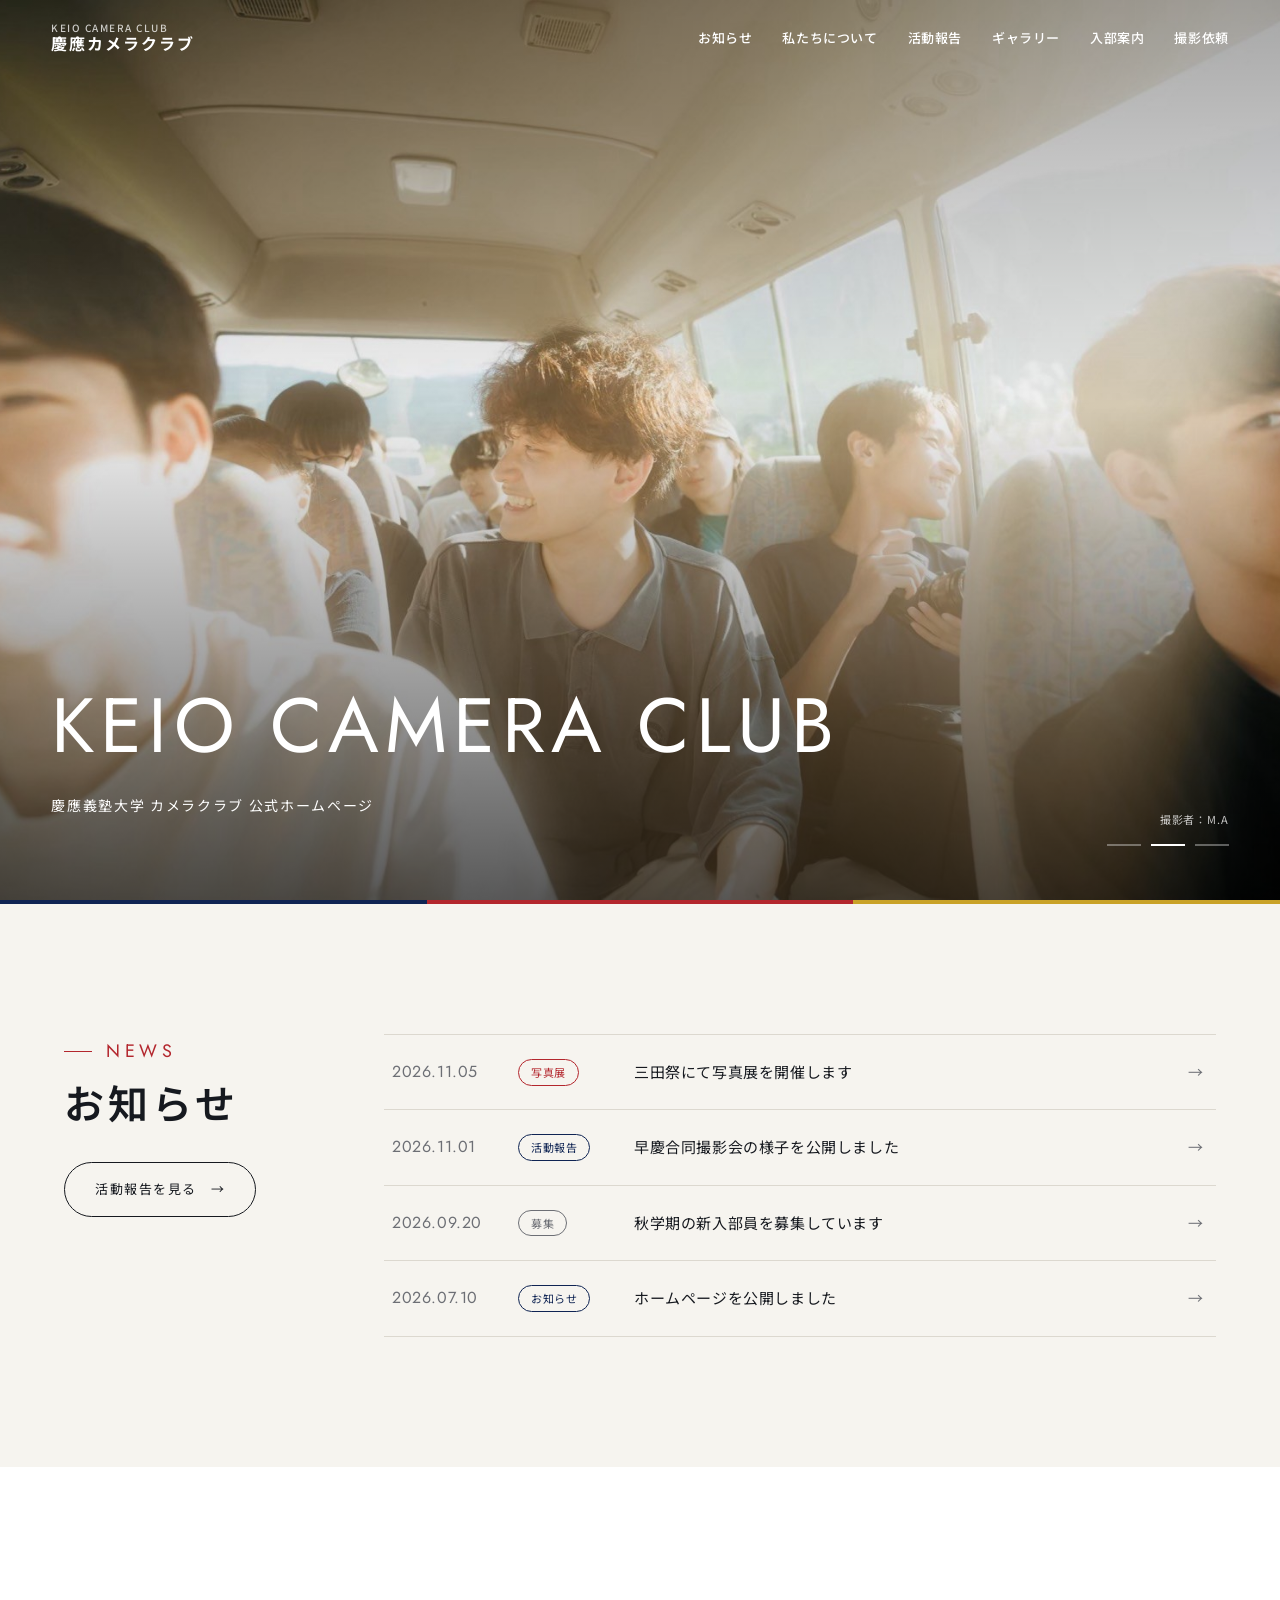
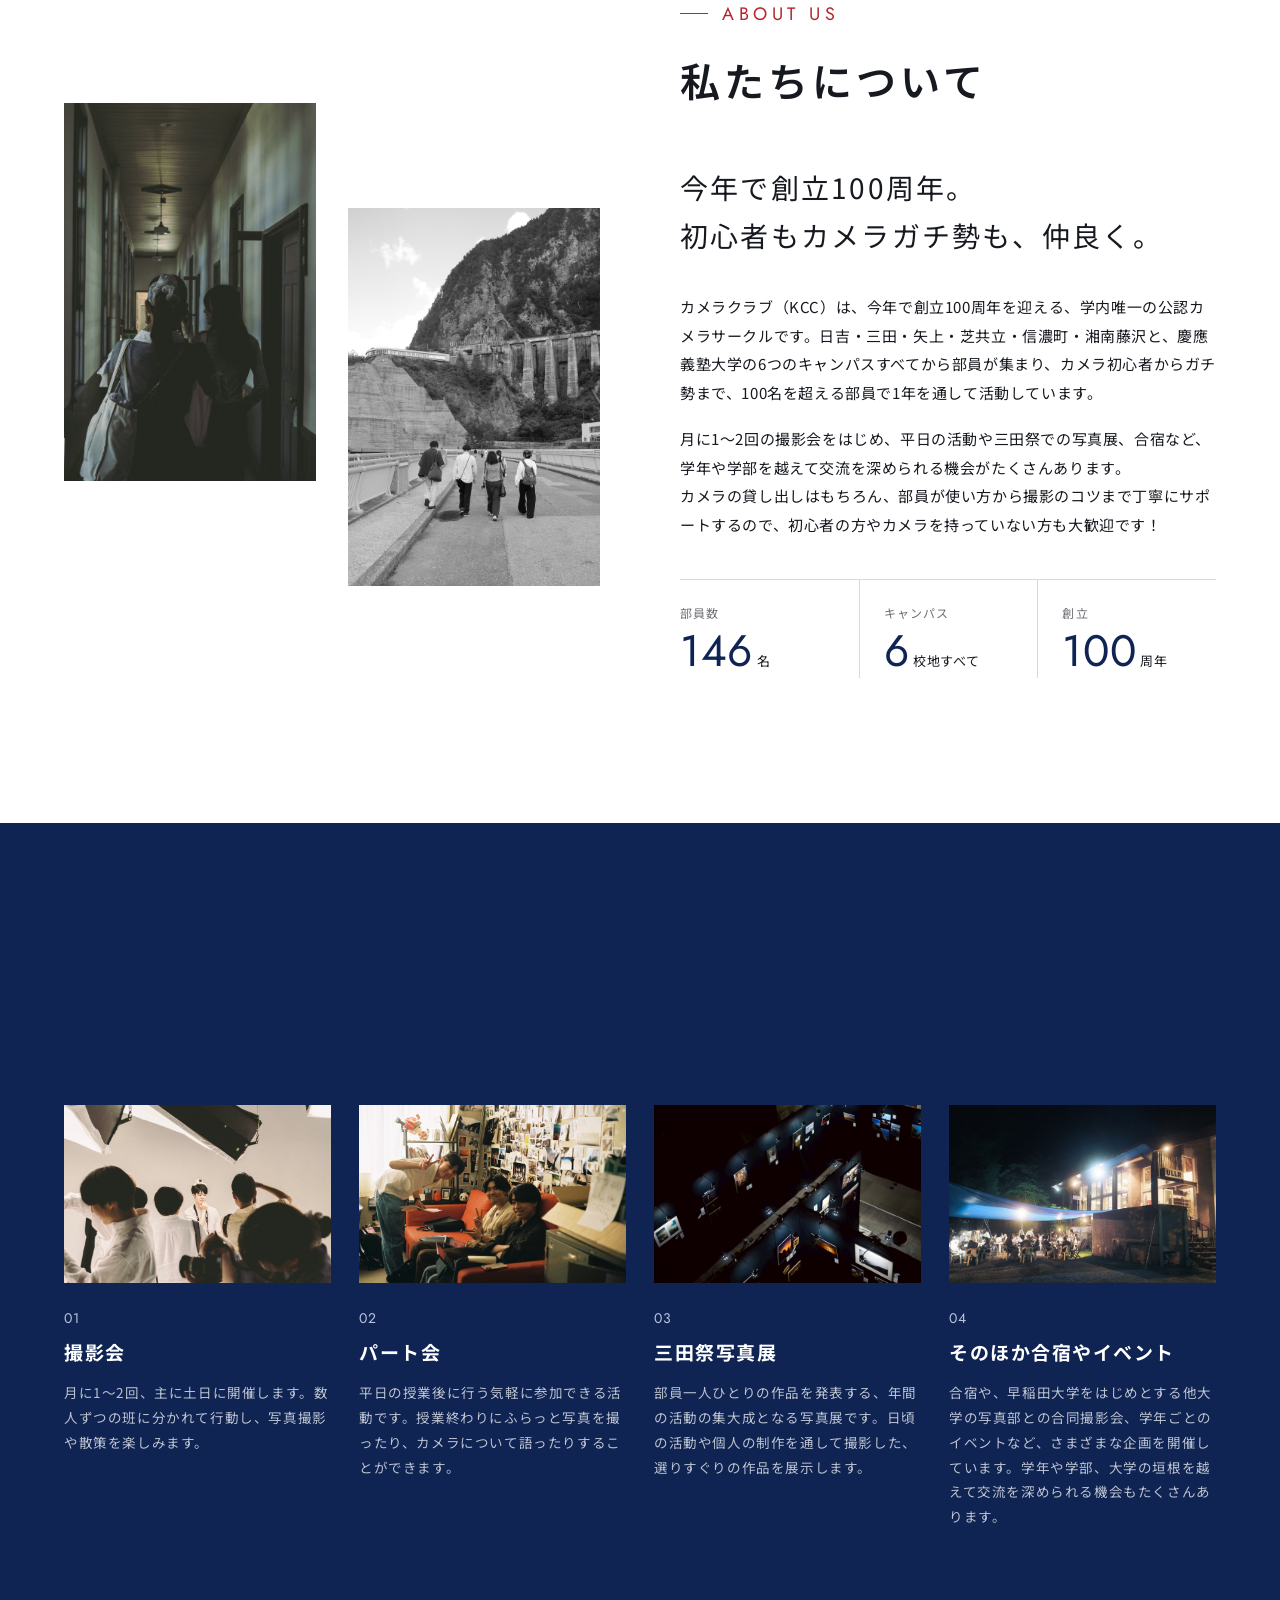
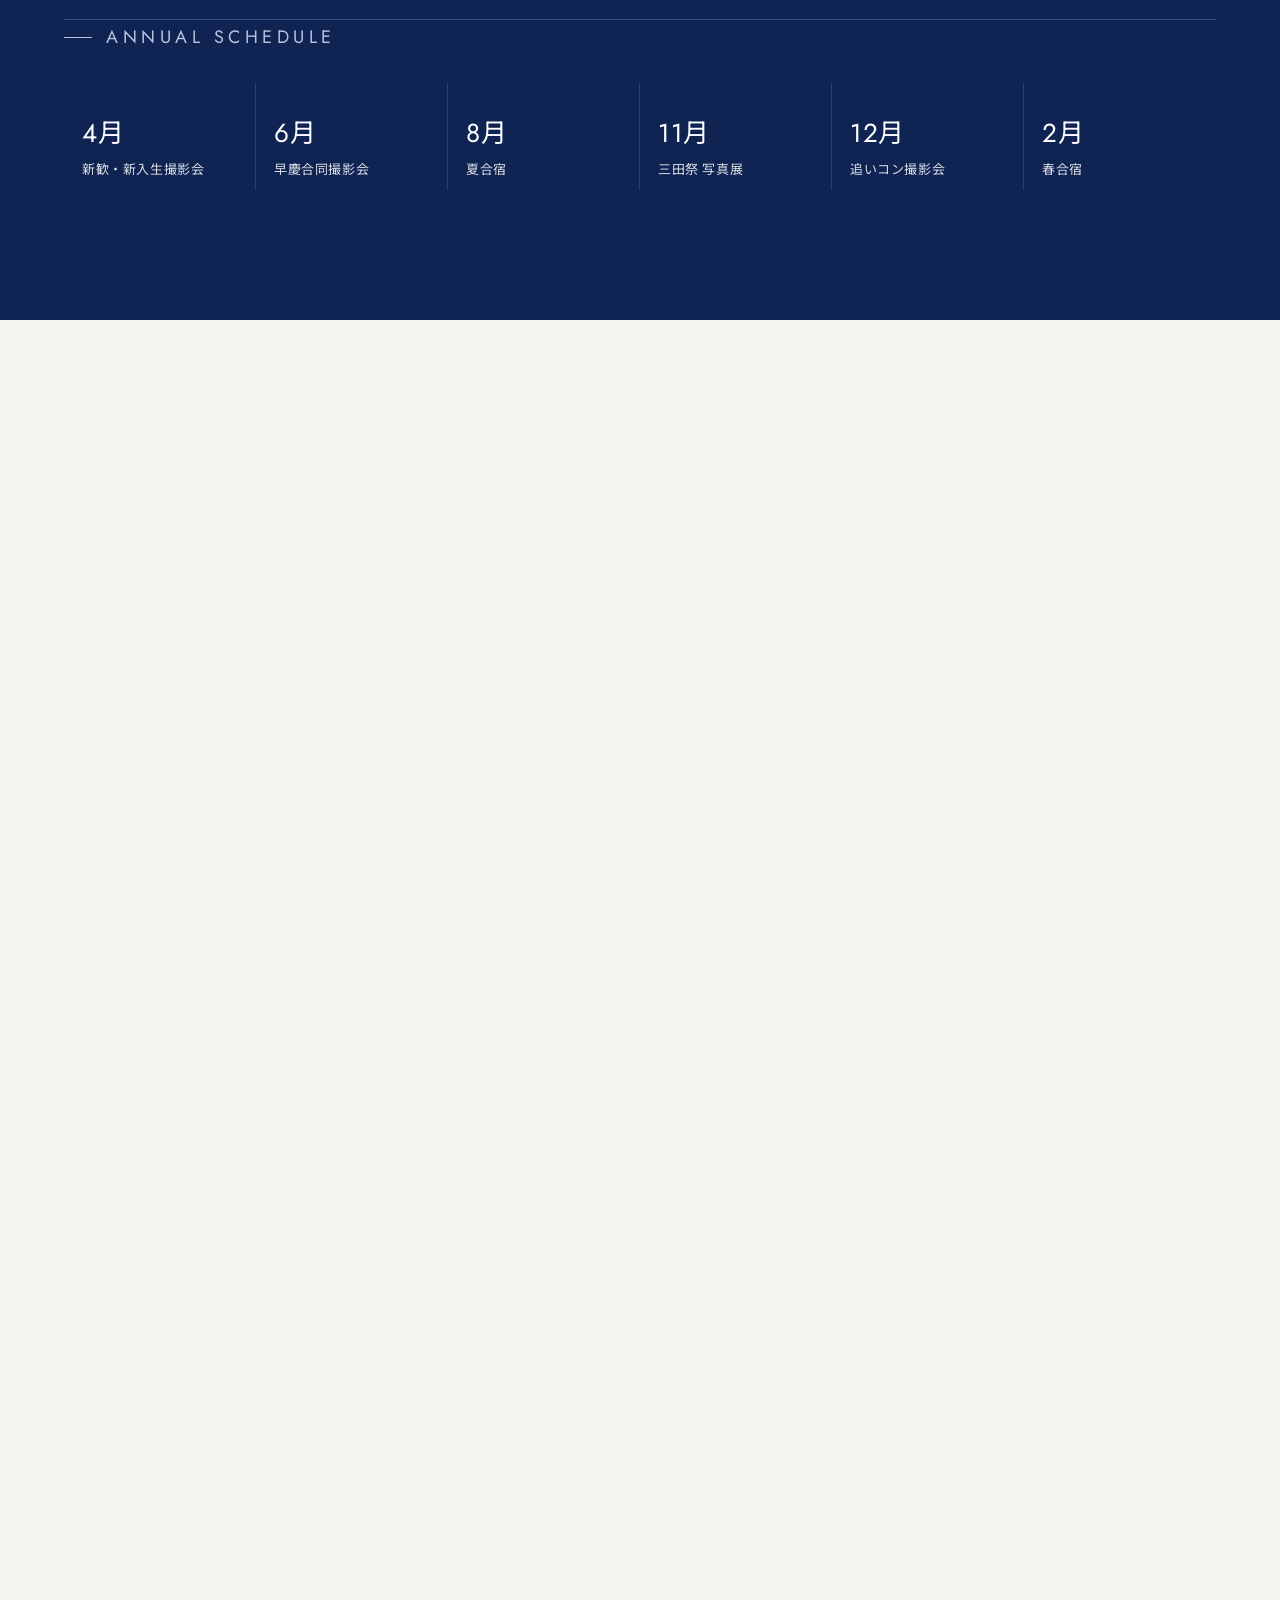
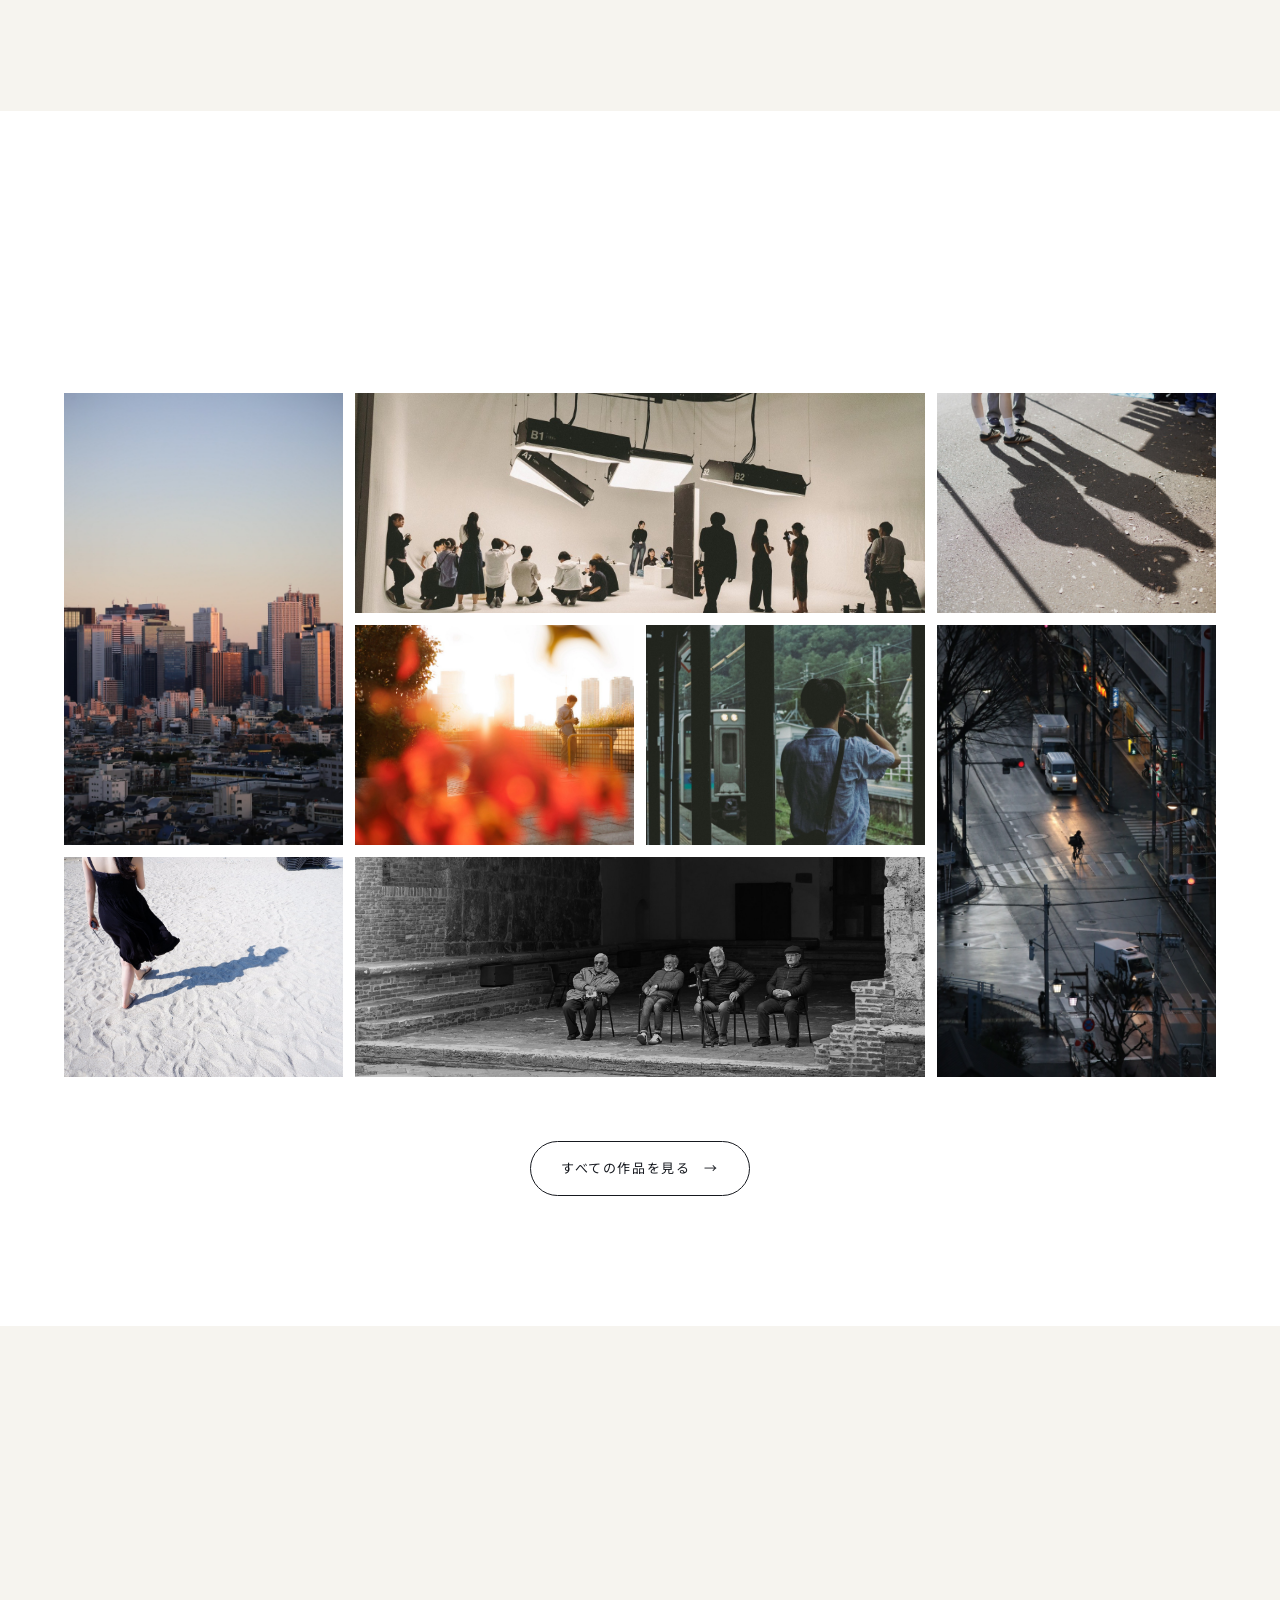
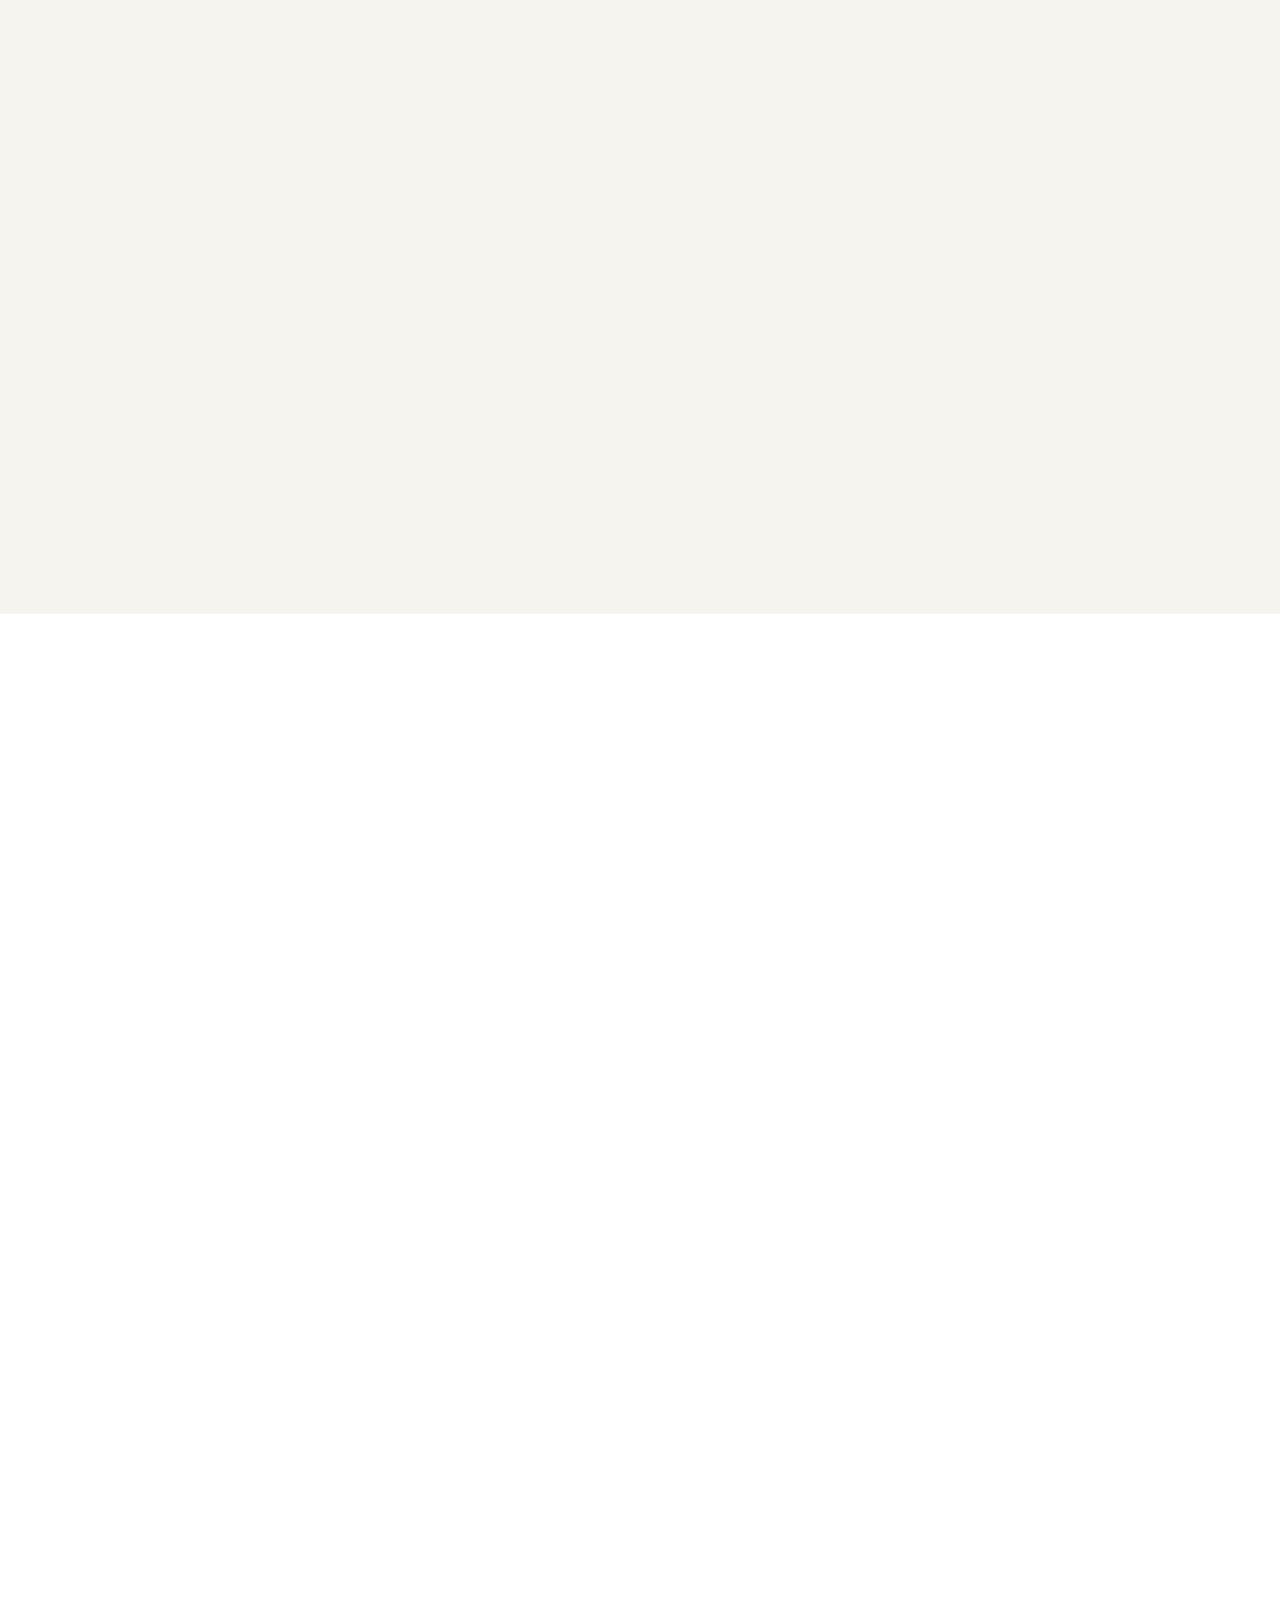
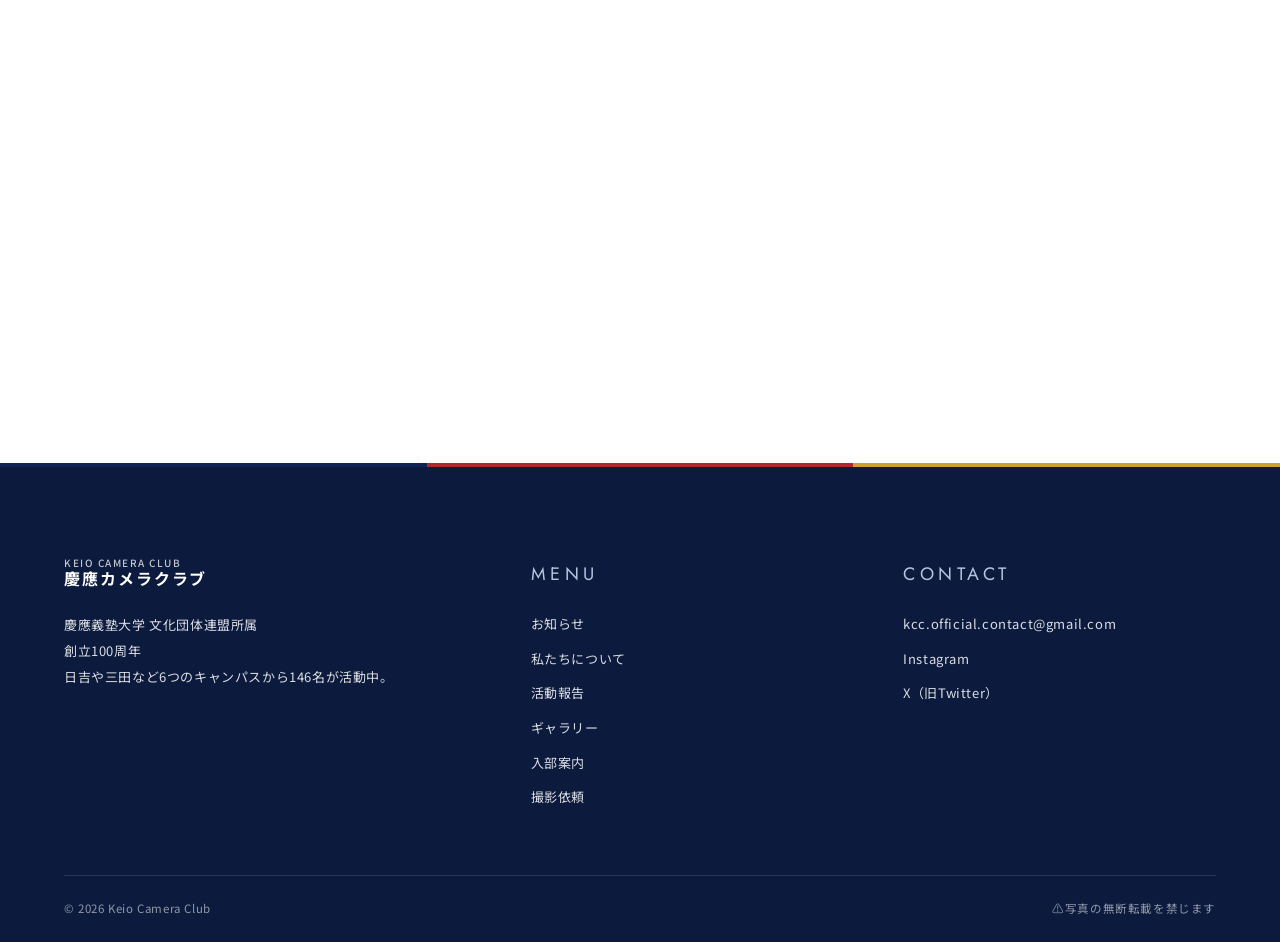
==== index.html @ 2d89e9b4 "syashinn" ====
<!DOCTYPE html>
<html lang="ja">
<head>
<meta charset="UTF-8">
<meta name="viewport" content="width=device-width, initial-scale=1.0">
<title>慶應義塾大学 カメラクラブ | Keio Camera Club</title>
<meta name="description" content="慶應義塾大学カメラクラブ（KCC）の公式ホームページ。活動報告、写真展のお知らせ、撮影依頼の受付など。">
<link rel="preconnect" href="https://fonts.googleapis.com">
<link rel="preconnect" href="https://fonts.gstatic.com" crossorigin>
<link href="https://fonts.googleapis.com/css2?family=Jost:wght@300;400;500&family=Noto+Sans+JP:wght@300;400;500;600;700;900&display=swap" rel="stylesheet">
<!-- ===== デザイン ===== -->
<link rel="stylesheet" href="style.css">
</head>
<body>

<!-- ===== ヘッダー ===== -->
<header class="header" id="header">
    <div class="header__inner">
        <a href="#top" class="logo">

            <span class="logo__text">
                <small>KEIO CAMERA CLUB</small>
                <strong>慶應カメラクラブ</strong>
            </span>
        </a>
        <nav class="nav" id="nav">
            <a href="#news">お知らせ</a>
            <a href="#about">私たちについて</a>
            <a href="#reports">活動報告</a>
            <a href="#gallery">ギャラリー</a>
            <a href="#join">入部案内</a>
            <a href="#request">撮影依頼</a>
        </nav>
        <button class="menu-btn" id="menuBtn" aria-label="メニュー"><span></span><span></span></button>
    </div>
</header>

<main id="top">

<!-- ===== トップ ===== -->
<section class="hero">
    <div class="hero__slides" id="slides">
        <div class="ph is-active" data-label="hero1.jpg" data-credit="撮影者：M.A"><img src="images/hero1.jpg" alt="" onerror="this.remove()"></div>
        <div class="ph" data-label="hero2.jpg" data-credit="撮影者：M.A"><img src="images/hero2.jpg" alt="" onerror="this.remove()"></div>
        <div class="ph" data-label="hero3.jpg" data-credit="撮影者：M.K"><img src="images/hero3.jpg" alt="" onerror="this.remove()"></div>
    </div>
    <div class="hero__content">
        <h1 class="hero__en"><span>Keio</span> <span>Camera Club</span></h1>
        <p class="hero__lead">慶應義塾大学 カメラクラブ 公式ホームページ</p>
    </div>
    <div class="hero__dots" id="dots"></div>
    <p class="hero__credit" id="heroCredit"></p>
</section>
<div class="tricolor"><i></i><i></i><i></i></div>

<!-- ===== お知らせ ===== -->
<section class="section" id="news">
    <div class="container news">
        <div class="reveal">
            <div class="heading">
                <p class="heading__en">News</p>
                <h2 class="heading__ja">お知らせ</h2>
            </div>
            <a href="#reports" class="btn news__more">活動報告を見る</a>
        </div>
        <ul class="news__list reveal">
            <li><a href="news/20261101.html"><time>2026.11.05</time><span class="tag tag--red">写真展</span><span>三田祭にて写真展を開催します</span></a></li>
            <li><a href="news/20261103.html"><time>2026.11.01</time><span class="tag">活動報告</span><span>早慶合同撮影会の様子を公開しました</span></a></li>
            <li><a href="news/20260920.html"><time>2026.09.20</time><span class="tag tag--gold">募集</span><span>秋学期の新入部員を募集しています</span></a></li>
            <li><a href="news/20260710.html"><time>2026.07.10</time><span class="tag">お知らせ</span><span>ホームページを公開しました</span></a></li>
        </ul>
    </div>
</section>

<!-- ===== 私たちについて ===== -->
<section class="section section--white" id="about">
    <div class="container about">
        <div class="about__photos reveal">
            <div class="ph" data-label="about1.jpg" data-credit="撮影者：Y.Y"><img src="images/about1.jpg" alt="" onerror="this.remove()"></div>
            <div class="ph" data-label="about2.jpg" data-credit="撮影者：Y.K"><img src="images/about2.jpg" alt="" onerror="this.remove()"></div>
        </div>
        <div class="about__text reveal">
            <div class="heading">
                <p class="heading__en">About us</p>
                <h2 class="heading__ja">私たちについて</h2>
            </div>
            <p class="about__catch">今年で創立100周年。<br>初心者もカメラガチ勢も、仲良く。</p>
            <p>
                カメラクラブ（KCC）は、今年で創立100周年を迎える、学内唯一の公認カメラサークルです。日吉・三田・矢上・芝共立・信濃町・湘南藤沢と、慶應義塾大学の6つのキャンパスすべてから部員が集まり、カメラ初心者からガチ勢まで、100名を超える部員で1年を通して活動しています。
            </p>
            <p>
                月に1〜2回の撮影会をはじめ、平日の活動や三田祭での写真展、合宿など、学年や学部を越えて交流を深められる機会がたくさんあります。<br>カメラの貸し出しはもちろん、部員が使い方から撮影のコツまで丁寧にサポートするので、初心者の方やカメラを持っていない方も大歓迎です！
            </p>
            <dl class="stats">
                <div><dt>部員数</dt><dd>146<small>名</small></dd></div>
                <div><dt>キャンパス</dt><dd>6<small>校地すべて</small></dd></div>
                <div><dt>創立</dt><dd>100<small>周年</small></dd></div>
            </dl>
        </div>
    </div>
</section>

<!-- ===== 活動内容・年間スケジュール ===== -->
<section class="section section--navy" id="activities">
    <div class="container">
        <div class="heading heading--center reveal">
            <p class="heading__en">Activities</p>
            <h2 class="heading__ja">活動内容</h2>
        </div>
        <div class="activities">
            <article class="card reveal">
                <div class="ph" data-label="act1.jpg" data-credit="撮影者：Y.Y"><img src="images/act1.jpg" alt="" onerror="this.remove()"></div>
                <span class="card__num">01</span>
                <h3>撮影会</h3>
                <p>月に1〜2回、主に土日に開催します。数人ずつの班に分かれて行動し、写真撮影や散策を楽しみます。</p>
            </article>
            <article class="card reveal">
                <div class="ph" data-label="act2.jpg" data-credit="撮影者：S.A"><img src="images/act2.jpg" alt="" onerror="this.remove()"></div>
                <span class="card__num">02</span>
                <h3>パート会</h3>
                <p>平日の授業後に行う気軽に参加できる活動です。授業終わりにふらっと写真を撮ったり、カメラについて語ったりすることができます。</p>
            </article>
            <article class="card reveal">
                <div class="ph" data-label="act3.jpg" data-credit="撮影者：T.M"><img src="images/act3.jpg" alt="" onerror="this.remove()"></div>
                <span class="card__num">03</span>
                <h3>三田祭写真展</h3>
                <p>部員一人ひとりの作品を発表する、年間の活動の集大成となる写真展です。日頃の活動や個人の制作を通して撮影した、選りすぐりの作品を展示します。</p>
            </article>
            <article class="card reveal">
                <div class="ph" data-label="act4.jpg" data-credit="撮影者：M.A"><img src="images/act4.jpg" alt="" onerror="this.remove()"></div>
                <span class="card__num">04</span>
                <h3>そのほか合宿やイベント</h3>
                <p>合宿や、早稲田大学をはじめとする他大学の写真部との合同撮影会、学年ごとのイベントなど、さまざまな企画を開催しています。学年や学部、大学の垣根を越えて交流を深められる機会もたくさんあります。</p>
            </article>
        </div>

        <div class="schedule reveal">
            <h3 class="schedule__title heading__en">Annual schedule</h3>
            <div><b>4月</b><span>新歓・新入生撮影会</span></div>
            <div><b>6月</b><span>早慶合同撮影会</span></div>
            <div><b>8月</b><span>夏合宿</span></div>
            <div><b>11月</b><span>三田祭 写真展</span></div>
            <div><b>12月</b><span>追いコン撮影会</span></div>
            <div><b>2月</b><span>春合宿</span></div>
        </div>
    </div>
</section>

<!-- ===== 活動報告 ===== -->
<section class="section" id="reports">
    <div class="container">
        <div class="reports__head reveal">
            <div class="heading">
                <p class="heading__en">Reports</p>
                <h2 class="heading__ja">活動報告</h2>
            </div>
            <div class="reports__filter" id="reportFilter">
                <button class="is-active" data-filter="all">すべて</button>
                <button data-filter="撮影会">撮影会</button>
                <button data-filter="写真展">写真展</button>
                <button data-filter="合宿">合宿</button>
                <button data-filter="その他">その他</button>
            </div>
        </div>

        <div class="reports" id="reportsList"></div>
        <p class="reports__empty" id="reportsEmpty" hidden>Nothing</p>
        <div class="reports__more reveal">
            <button class="btn" id="archiveOpen">これまでの活動をすべて見る</button>
        </div>
    </div>
</section>

<!-- ===== これまでの活動 ===== -->
<div class="archive" id="archive" aria-hidden="true">
    <div class="archive__bar">
        <button class="archive__back" id="archiveClose">← トップに戻る</button>
        <span class="heading__en" style="margin:0">Archive</span>
    </div>
    <div class="container archive__inner">
        <div class="reports__head">
            <div class="heading" style="margin:0">
                <p class="heading__en">Reports</p>
                <h2 class="heading__ja">これまでの活動</h2>
            </div>
            <div class="reports__filter" id="archiveFilter"></div>
        </div>
        <div class="reports is-filtered" id="archiveList"></div>
        <p class="reports__empty" id="archiveEmpty" hidden>Nothing</p>
    </div>
</div>

<!-- ===== すべての作品 ===== -->
<div class="archive" id="works" aria-hidden="true">
    <div class="archive__bar">
        <button class="archive__back" id="worksClose">← トップに戻る</button>
        <span class="heading__en" style="margin:0">Gallery</span>
    </div>
    <div class="container archive__inner">
        <div class="heading heading--center">
            <p class="heading__en">Gallery</p>
            <h2 class="heading__ja">すべての作品</h2>
        </div>
        <div class="works" id="worksList"></div>
        <p class="gallery__note">もっと見たい方は <a href="https://www.instagram.com/keio.camera.club/" target="_blank" rel="noopener" style="text-decoration:underline">Instagram</a> へ</p>
    </div>
</div>

<!-- ===== 活動報告の記事を開いたときの画面 ===== -->
<div class="modal" id="modal">
    <div class="modal__inner">
        <button class="modal__close" id="modalClose" aria-label="閉じる">×</button>
        <div id="modalBody"></div>
    </div>
</div>

<!-- ===== 部員の作品 ===== -->
<section class="section section--white" id="gallery">
    <div class="container">
        <div class="heading heading--center reveal">
            <p class="heading__en">Gallery</p>
            <h2 class="heading__ja">部員の作品</h2>
        </div>
        <div class="gallery reveal" id="galleryGrid">
            <figure class="tall"><div class="ph" data-label="g1.jpg"><img src="images/g1.jpg" alt="" onerror="this.remove()"></div><figcaption>撮影者:M.O</figcaption></figure>
            <figure class="wide"><div class="ph" data-label="g2.jpg"><img src="images/g2.jpg" alt="" onerror="this.remove()"></div><figcaption>撮影者:Y.Y</figcaption></figure>
            <figure><div class="ph" data-label="g3.jpg"><img src="images/g3.jpg" alt="" onerror="this.remove()"></div><figcaption>撮影者：H.K</figcaption></figure>
            <figure><div class="ph" data-label="g4.jpg"><img src="images/g4.jpg" alt="" onerror="this.remove()"></div><figcaption>撮影者：M.A</figcaption></figure>
            <figure><div class="ph" data-label="g5.jpg"><img src="images/g5.jpg" alt="" onerror="this.remove()"></div><figcaption>撮影者:Y.Y</figcaption></figure>
            <figure class="tall"><div class="ph" data-label="g6.jpg"><img src="images/g6.jpg" alt="" onerror="this.remove()"></div><figcaption>撮影者：M.O</figcaption></figure>
            <figure><div class="ph" data-label="g8.jpg"><img src="images/g8.jpg" alt="" onerror="this.remove()"></div><figcaption>撮影者:H.F</figcaption></figure>
            <figure class="wide"><div class="ph" data-label="g7.jpg"><img src="images/g7.jpg" alt="" onerror="this.remove()" style="object-position: center 80%"></div><figcaption>撮影者：H.K</figcaption></figure>
        </div>
        <div class="reports__more reveal">
            <button class="btn" id="worksOpen">すべての作品を見る</button>
        </div>
    </div>
</section>

<!-- ===== ギャラリーの写真を拡大したときの画面 ===== -->
<div class="lightbox" id="lightbox">
    <button class="lightbox__close" id="lbClose" aria-label="閉じる">×</button>
    <button class="lightbox__prev" id="lbPrev" aria-label="前へ">←</button>
    <div id="lbImg"></div>
    <p id="lbCap"></p>
    <button class="lightbox__next" id="lbNext" aria-label="次へ">→</button>
</div>

<!-- ===== 入部案内・Q&A ===== -->
<section class="section" id="join">
    <div class="container join">
        <div class="reveal">
            <div class="heading">
                <p class="heading__en">Join us</p>
                <h2 class="heading__ja">入部案内</h2>
            </div>
            <dl class="join__info">
                <div><dt>対象</dt><dd>慶應義塾大学の塾生（学年・学部・キャンパス不問）</dd></div>
                <div><dt>活動日</dt><dd>撮影会：月1〜2回（土日）<br>パート会：平日の放課後</dd></div>
                <div><dt>活動場所</dt><dd>日吉キャンパス、三田キャンパス etc.</dd></div>
                <div><dt>部費</dt><dd>8000円／年　,　5500円／半期</dd></div>
                <div><dt>部員数</dt><dd>146名</dd></div>
                <div><dt>男女比</dt><dd>男子 6：女子 4</dd></div>
            </dl>
            <a href="https://www.instagram.com/keio.camera.club/" target="_blank" rel="noopener" class="btn">InstagramのDMで問い合わせる</a>
        </div>

        <div class="faq reveal">
            <h3>Q &amp; A</h3>
            <details>
                <summary>カメラを持っていなくても大丈夫ですか？</summary>
                <p>大丈夫です！カメラの貸し出しを行っているので、持っていない人でも楽しめます。スマートフォンのカメラでの参加も大歓迎です。カメラ選びの相談にも乗ります。</p>
            </details>
            <details>
                <summary>写真の経験がまったくありません。</summary>
                <p>初心者からカメラガチ勢まで、みんな仲良く活動しています。カメラの使い方から教え合います。</p>
            </details>
            <details>
                <summary>日吉以外のキャンパスでも入れますか？</summary>
                <p>入れます。日吉・三田・矢上・芝共立・信濃町・湘南藤沢の6キャンパスすべてから部員が集まっています。</p>
            </details>
            <details>
                <summary>他のサークルとの兼サーはできますか？</summary>
                <p>できます。兼サーしている部員もたくさんいます。</p>
            </details>
            <details>
                <summary>途中からの入サーはできますか？</summary>
                <p>いつでも大歓迎です！！お気軽にご連絡ください。</p>
            </details>
            <details>
                <summary>見学はできますか？</summary>
                <p>InstagramのDMかメールでご連絡ください！その時に見学できる活動をお知らせいたします。</p>
            </details>
        </div>
    </div>
</section>

<!-- ===== 撮影のご依頼 ===== -->
<section class="section section--white" id="request">
    <div class="container">
        <div class="request__intro">
            <div class="reveal">
                <div class="heading">
                    <p class="heading__en">Photo request</p>
                    <h2 class="heading__ja">撮影のご依頼</h2>
                </div>
                <p class="request__lead">
                    学内イベントやサークル活動、<br>
                    大切な記念の一枚を、<br>
                    カメラクラブの部員が撮影します。
                </p>
            </div>
            <ul class="request__types reveal">
                <li><b>イベント撮影</b><span>学園祭・公演・試合・式典など</span></li>
                <li><b>団体写真・宣材</b><span>サークルや団体のパンフレット・SNS用写真</span></li>
                <li><b>ポートレート</b><span>プロフィール写真・卒業記念など</span></li>
                <li><b>その他</b><span>内容に応じてご相談ください</span></li>
            </ul>
        </div>

        <ol class="flow reveal">
            <li><b>お問い合わせ</b><span>下のフォームから<br>内容をお送りください</span></li>
            <li><b>ご相談・お見積り</b><span>担当者から3日以内に<br>ご連絡します</span></li>
            <li><b>撮影</b><span>当日、部員が<br>撮影に伺います</span></li>
            <li><b>納品</b><span>セレクト・現像した写真を<br>データでお渡しします</span></li>
        </ol>

        <div class="request__box reveal">
            <div class="request__notes">
                <h3>ご依頼の前に</h3>
                <ul>
                    <li>撮影日の1週間前までにご連絡ください。</li>
                    <li>部員の予定によってはお受けできない場合があります。</li>
                    <li>謝礼・交通費については、ご相談のうえ決めさせていただきます。</li>
                    <li>撮影した写真は、クラブの活動紹介に使わせていただく場合があります（ご希望に応じて対応します）。</li>
                </ul>
            </div>

            <form class="form" id="requestForm">
                <h3>依頼フォーム</h3>
                <label>お名前<em>必須</em><input type="text" name="name" required></label>
                <label>団体名・ご所属<input type="text" name="org"></label>
                <label>メールアドレス<em>必須</em><input type="email" name="email" required></label>
                <label>撮影の種類
                    <select name="type">
                        <option>イベント撮影</option>
                        <option>団体写真・宣材</option>
                        <option>ポートレート</option>
                        <option>その他</option>
                    </select>
                </label>
                <label>撮影希望日<input type="date" name="date"></label>
                <label>撮影場所<input type="text" name="place" placeholder="例：日吉キャンパス"></label>
                <label class="full">ご依頼内容<em>必須</em><textarea name="message" required placeholder="撮影の内容、人数、時間帯、写真の用途などをご記入ください"></textarea></label>
                <div class="form__foot">
                    <button type="submit" class="btn btn--red">内容を確認して送信</button>
                    <p>送信するとメールアプリが開きます。</p>
                </div>
            </form>
        </div>
    </div>
</section>

</main>

<!-- ===== フッター ===== -->
<footer class="footer" id="contact">
    <div class="tricolor"><i></i><i></i><i></i></div>
    <div class="container footer__inner">
        <div>
            <a href="#top" class="logo">

                <span class="logo__text"><small>KEIO CAMERA CLUB</small><strong>慶應カメラクラブ</strong></span>
            </a>
            <p class="footer__about">慶應義塾大学 文化団体連盟所属<br>創立100周年<br>日吉や三田など6つのキャンパスから146名が活動中。</p>
        </div>
        <div>
            <h4>Menu</h4>
            <ul>
                <li><a href="#news">お知らせ</a></li>
                <li><a href="#about">私たちについて</a></li>
                <li><a href="#reports">活動報告</a></li>
                <li><a href="#gallery">ギャラリー</a></li>
                <li><a href="#join">入部案内</a></li>
                <li><a href="#request">撮影依頼</a></li>
            </ul>
        </div>
        <div>
            <h4>Contact</h4>
            <ul>
                <li><a href="mailto:kcc.official.contact@gmail.com">kcc.official.contact@gmail.com</a></li>
                <li><a href="https://www.instagram.com/keio.camera.club/" target="_blank" rel="noopener">Instagram</a></li>
                <li><a href="https://x.com/keiocameraclub" target="_blank" rel="noopener">X（旧Twitter）</a></li>
            </ul>
        </div>
    </div>
    <div class="container footer__bottom">
        <span>&copy; <span id="year"></span> Keio Camera Club</span>
        <span>⚠︎写真の無断転載を禁じます</span>
    </div>
</footer>

<!-- ===== ページの先頭へ戻るボタン ===== -->
<button class="to-top" id="toTop" aria-label="ページの先頭へ">↑</button>

<!-- ===== 動き ===== -->
<script src="reports.js"></script>
<script src="main.js"></script>
</body>
</html>
---- style.css ----
:root {
    --paper: #f6f4ef;
    --white: #ffffff;
    --ink: #16191f;
    --muted: #6d6f75;
    --line: #dcd8cf;
    --navy: #0f2453;
    --red: #b3262d;
    --gold: #c9a227;
    --on-navy: #b7c2dd;
    --serif-en: "Jost", "Noto Sans JP", sans-serif;
    --serif-ja: "Noto Sans JP", sans-serif;
    --sans: "Noto Sans JP", sans-serif;
    --ease: cubic-bezier(.22, .61, .36, 1);
    --max: 1180px;
}

*, *::before, *::after { box-sizing: border-box; }
html { scroll-behavior: smooth; scroll-padding-top: 80px; }
body {
    font-synthesis: none;
    margin: 0;
    background: var(--paper);
    color: var(--ink);
    font-family: var(--sans);
    font-size: 15px;
    line-height: 1.9;
    letter-spacing: .04em;
    -webkit-font-smoothing: antialiased;
}
img { display: block; max-width: 100%; }
a { color: inherit; text-decoration: none; }
button, input, select, textarea { font: inherit; color: inherit; }
button { background: none; border: 0; cursor: pointer; }
.container { width: min(var(--max), 90vw); margin: 0 auto; }

.ph {
    position: relative;
    overflow: hidden;
    background:
        repeating-linear-gradient(135deg, rgba(0,0,0,.035) 0 2px, transparent 2px 12px),
        #d9d5cc;
}
.ph::after {
    content: attr(data-label);
    position: absolute;
    inset: 0;
    display: grid;
    place-items: center;
    font-family: var(--serif-en);
    font-size: 14px;
    letter-spacing: .2em;
    color: rgba(0,0,0,.35);
}
.ph img {
    position: relative;
    z-index: 1;
    width: 100%;
    height: 100%;
    object-fit: cover;
}

.header {
    position: fixed;
    inset: 0 0 auto;
    z-index: 50;
    color: #fff;
    transition: background .4s, color .4s, box-shadow .4s;
}
.header__inner {
    display: flex;
    align-items: center;
    justify-content: space-between;
    height: 76px;
    width: min(1320px, 92vw);
    margin: 0 auto;
}
.header.is-scrolled {
    background: rgba(246, 244, 239, .92);
    backdrop-filter: blur(10px);
    -webkit-backdrop-filter: blur(10px);
    color: var(--ink);
    box-shadow: 0 1px 0 var(--line);
}
.logo { display: flex; align-items: center; gap: 12px; line-height: 1.2; }
.logo__mark {
    display: grid;
    place-items: center;
    width: 40px; height: 40px;
    border: 1px solid currentColor;
    border-radius: 50%;
    font-family: var(--serif-en);
    font-size: 15px;
    font-weight: 500;
    letter-spacing: .05em;
}
.logo__text small { display: block; font-size: 10px; font-weight: 500; letter-spacing: .15em; opacity: .75; }
.logo__text strong { font-family: var(--serif-ja); font-size: 16px; font-weight: 700; letter-spacing: .12em; }

.nav { display: flex; align-items: center; gap: 30px; font-size: 13px; font-weight: 500; }
.nav a { position: relative; padding: 4px 0; }
.nav a:not(.nav__cta)::after {
    content: "";
    position: absolute;
    left: 0; bottom: 0;
    width: 100%; height: 1px;
    background: currentColor;
    transform: scaleX(0);
    transform-origin: right;
    transition: transform .4s var(--ease);
}
.nav a:not(.nav__cta):hover::after { transform: scaleX(1); transform-origin: left; }
.nav__cta {
    padding: 9px 20px !important;
    background: var(--red);
    color: #fff;
    border-radius: 999px;
    transition: background .3s;
}
.nav__cta:hover { background: #8f1d23; }

.menu-btn { display: none; position: relative; z-index: 60; width: 30px; height: 20px; }
.menu-btn span {
    position: absolute; left: 0;
    width: 100%; height: 1.5px;
    background: currentColor;
    transition: transform .4s var(--ease), top .4s var(--ease);
}
.menu-btn span:first-child { top: 5px; }
.menu-btn span:last-child { top: 14px; }
.menu-open .menu-btn span:first-child { top: 10px; transform: rotate(30deg); }
.menu-open .menu-btn span:last-child { top: 10px; transform: rotate(-30deg); }

.hero {
    position: relative;
    height: 100vh;
    height: 100svh;
    min-height: 600px;
    color: #fff;
    overflow: hidden;
    background: #111;
}
.hero__slides .ph {
    position: absolute;
    inset: 0;
    opacity: 0;
    transform: scale(1.08);
    transition: opacity 1.6s ease, transform 7s linear;
    background-color: #2a2d33;
}
.hero__slides .ph::after { color: rgba(255,255,255,.25); }
.hero__slides .ph.is-active { opacity: 1; transform: scale(1); }
.hero::after {
    content: "";
    position: absolute;
    inset: 0;
    background: linear-gradient(to top, rgba(0,0,0,.65), rgba(0,0,0,.05) 55%, rgba(0,0,0,.35));
    pointer-events: none;
}
.hero__content {
    position: absolute;
    z-index: 2;
    left: 0; right: 0; bottom: 9vh;
    width: min(1320px, 92vw);
    margin: 0 auto;
}
.hero__title {
    margin: 0 0 18px;
    font-family: var(--serif-ja);
    font-weight: 500;
    font-size: clamp(16px, 1.8vw, 24px);
    line-height: 1.6;
    letter-spacing: .2em;
}
.hero .hero__en {
    margin: 0;
    font-family: var(--serif-en);
    font-style: normal;
    font-weight: 400;
    font-size: clamp(40px, 6vw, 100px);
    line-height: 1.1;
    letter-spacing: .08em;
}
.hero__lead { margin: 24px 0 0; font-size: 14px; letter-spacing: .12em; opacity: .9; }
.hero__en, .hero__title, .hero__lead {
    opacity: 0;
    transform: translateY(24px);
    animation: up 1.4s var(--ease) forwards;
}
.hero__en { animation-delay: .25s; }
.hero__lead  { animation-delay: .5s; }
@keyframes up { to { opacity: 1; transform: none; } }

.hero__dots {
    position: absolute;
    z-index: 2;
    right: 4vw; bottom: 6vh;
    display: flex;
    gap: 10px;
}
.hero__credit {
    position: absolute;
    z-index: 2;
    right: 4vw; bottom: calc(6vh + 16px);
    margin: 0;
    color: #fff;
    font-size: 11px;
    letter-spacing: .08em;
    opacity: .75;
}
.hero__dots button {
    width: 34px; height: 2px;
    background: rgba(255,255,255,.35);
    position: relative;
    overflow: hidden;
}
.hero__dots button.is-active::after {
    content: "";
    position: absolute;
    inset: 0;
    background: #fff;
    animation: bar 5s linear forwards;
    transform-origin: left;
}
@keyframes bar { from { transform: scaleX(0); } to { transform: scaleX(1); } }

.tricolor { display: flex; height: 4px; }
.tricolor i { flex: 1; }
.tricolor i:nth-child(1) { background: var(--navy); }
.tricolor i:nth-child(2) { background: var(--red); }
.tricolor i:nth-child(3) { background: var(--gold); }

.section { padding: 130px 0; }
.section--white { background: var(--white); }
.section--navy { background: var(--navy); color: #fff; }

.heading { margin-bottom: 56px; }
.heading__en {
    display: flex;
    align-items: center;
    gap: 14px;
    margin: 0 0 6px;
    font-family: var(--serif-en);
    font-style: normal;
    font-size: 18px;
    color: var(--red);
    letter-spacing: .06em;
}
.heading__en::before { content: ""; width: 28px; height: 1px; background: currentColor; }
.section--navy .heading__en { color: var(--on-navy); }
.heading__ja {
    margin: 0;
    font-family: var(--serif-ja);
    font-weight: 600;
    font-size: clamp(28px, 3.6vw, 40px);
    line-height: 1.4;
    letter-spacing: .1em;
}
.heading--center { text-align: center; }
.heading--center .heading__en { justify-content: center; }
.heading--center .heading__en::after { content: ""; width: 28px; height: 1px; background: currentColor; }

.btn {
    display: inline-flex;
    align-items: center;
    gap: 14px;
    padding: 14px 30px;
    border: 1px solid currentColor;
    border-radius: 999px;
    font-size: 13px;
    letter-spacing: .12em;
    transition: background .3s, color .3s, border-color .3s;
}
.btn::after { content: "→"; transition: transform .3s var(--ease); }
.btn:hover::after { transform: translateX(4px); }
.btn:hover { background: var(--ink); border-color: var(--ink); color: #fff; }
.btn--red { background: var(--red); border-color: var(--red); color: #fff; }
.btn--red:hover { background: #8f1d23; border-color: #8f1d23; }

.reveal { opacity: 0; transform: translateY(36px); transition: opacity 1s var(--ease), transform 1s var(--ease); }
.reveal.is-visible { opacity: 1; transform: none; }

.news { display: grid; grid-template-columns: 260px 1fr; gap: 60px; }
.news .heading { margin: 0; }
.news__more { margin-top: 32px; }
.news__list { margin: 0; padding: 0; list-style: none; border-top: 1px solid var(--line); }
.news__list a {
    display: grid;
    grid-template-columns: 110px 100px 1fr 20px;
    align-items: center;
    gap: 16px;
    padding: 22px 8px;
    border-bottom: 1px solid var(--line);
    transition: background .3s, padding .3s var(--ease);
}
.news__list a::after { content: "→"; color: var(--muted); transition: transform .3s var(--ease); }
.news__list a:hover { background: var(--white); padding-left: 16px; }
.news__list a:hover::after { transform: translateX(4px); color: var(--red); }
.news__list time { font-family: var(--serif-en); font-size: 16px; color: var(--muted); }
.tag {
    justify-self: start;
    padding: 2px 12px;
    border: 1px solid var(--navy);
    border-radius: 999px;
    font-size: 11px;
    color: var(--navy);
    white-space: nowrap;
}
.tag--red { border-color: var(--red); color: var(--red); }
.tag--gold { border-color: var(--muted); color: var(--muted); }

.about { display: grid; grid-template-columns: 1fr 1fr; gap: 80px; align-items: center; }
.about__photos { position: relative; aspect-ratio: 1 / .9; }
.about__photos .ph:first-child { position: absolute; left: 0; top: 0; width: 47%; aspect-ratio: 2 / 3; }
.about__photos .ph:last-child { position: absolute; right: 0; bottom: 0; width: 47%; aspect-ratio: 2 / 3; }
.about__catch {
    margin: 0 0 28px;
    font-family: var(--serif-ja);
    font-size: clamp(22px, 2.4vw, 28px);
    line-height: 1.7;
    letter-spacing: .08em;
}
.about__text p { margin: 0 0 1.2em; }
.stats {
    display: grid;
    grid-template-columns: repeat(3, 1fr);
    margin-top: 40px;
    border-top: 1px solid var(--line);
}
.stats div { padding: 22px 0 0; }
.stats div + div { padding-left: 24px; border-left: 1px solid var(--line); }
.stats dt { font-size: 12px; color: var(--muted); letter-spacing: .1em; }
.stats dd { margin: 0; font-family: var(--serif-en); font-size: 44px; line-height: 1.2; color: var(--navy); }
.stats dd small { font-family: var(--sans); font-size: 13px; margin-left: 4px; color: var(--ink); }

.activities { display: grid; grid-template-columns: repeat(4, 1fr); gap: 28px; }
.card .ph { aspect-ratio: 3 / 2; margin-bottom: 20px; }
.card .ph img { transition: transform 1s var(--ease); }
.card:hover .ph img { transform: scale(1.05); }
.card__num { font-family: var(--serif-en); font-size: 14px; color: var(--red); }
.card h3 { margin: 2px 0 10px; font-family: var(--serif-ja); font-size: 19px; letter-spacing: .08em; }
.card p { margin: 0; font-size: 13.5px; color: var(--muted); line-height: 1.85; }
.section--navy .card p { color: rgba(255,255,255,.72); }
.section--navy .card__num { color: var(--on-navy); }
.section--navy .ph { background-color: #2a3d6b; }
.section--navy .ph::after { color: rgba(255,255,255,.3); }

.schedule {
    display: grid;
    grid-template-columns: repeat(6, 1fr);
    margin-top: 90px;
    border-top: 1px solid rgba(255,255,255,.2);
}
.schedule__title { grid-column: 1 / -1; margin: 0 0 28px; }
.schedule div {
    padding: 26px 18px 10px;
    border-right: 1px solid rgba(255,255,255,.12);
    position: relative;
}
.schedule div:last-child { border-right: 0; }
.schedule b { display: block; font-family: var(--serif-en); font-size: 26px; font-weight: 400; }
.schedule span { font-size: 13px; opacity: .85; line-height: 1.7; display: block; }

.reports__head { display: flex; justify-content: space-between; align-items: flex-end; margin-bottom: 56px; }
.reports__head .heading { margin: 0; }
.reports__filter { display: flex; gap: 8px; flex-wrap: wrap; }
.reports__filter button {
    padding: 6px 18px;
    border: 1px solid var(--line);
    border-radius: 999px;
    font-size: 12px;
    transition: all .3s;
}
.reports__filter button:hover { border-color: var(--ink); }
.reports__filter button.is-active { background: var(--navy); border-color: var(--navy); color: #fff; }

.reports { display: grid; grid-template-columns: repeat(3, 1fr); gap: 48px 32px; }
.report { cursor: pointer; }
.reports__empty {
    margin: 0;
    padding: 80px 0;
    text-align: center;
    font-family: var(--serif-en);
    font-style: normal;
    font-size: 32px;
    color: var(--muted);
    letter-spacing: .1em;
}
.report.is-hidden { display: none; }
.report .ph { aspect-ratio: 3 / 2; margin-bottom: 18px; }
.report .ph img { transition: transform 1s var(--ease); }
.report:hover .ph img { transform: scale(1.05); }
.report__meta { display: flex; align-items: center; gap: 12px; font-size: 12px; color: var(--muted); }
.report__meta time { font-family: var(--serif-en); font-size: 15px; }
.report h3 {
    margin: 8px 0 8px;
    font-family: var(--serif-ja);
    font-size: 18px;
    line-height: 1.6;
    letter-spacing: .06em;
    transition: color .3s;
}
.report:hover h3 { color: var(--red); }
.report__excerpt { margin: 0; font-size: 13px; color: var(--muted); }
.report__body { display: none; }

.report--feature { grid-column: 1 / -1; display: grid; grid-template-columns: 1.4fr 1fr; gap: 48px; align-items: center; }
.report--feature .ph { margin: 0; }
.report--feature h3 { font-size: 26px; }
.report--feature .report__excerpt { font-size: 14px; }
.reports.is-filtered .report--feature:not(.is-hidden) { grid-column: auto; display: block; }
.reports.is-filtered .report--feature .ph { margin: 0 0 18px; }
.reports.is-filtered .report--feature h3 { font-size: 18px; }
.reports.is-filtered .report--feature .report__excerpt { font-size: 13px; }

.report.is-over { display: none; }
.reports__more { margin-top: 64px; text-align: center; }
.archive {
    position: fixed;
    inset: 0;
    z-index: 70;
    background: var(--paper);
    overflow-y: auto;
    opacity: 0;
    visibility: hidden;
    transition: opacity .4s, visibility .4s;
}
.archive.is-open { opacity: 1; visibility: visible; }
.archive__bar {
    position: sticky;
    top: 0;
    z-index: 2;
    display: flex;
    align-items: center;
    justify-content: space-between;
    height: 76px;
    padding: 0 4vw;
    background: rgba(246, 244, 239, .94);
    backdrop-filter: blur(10px);
    -webkit-backdrop-filter: blur(10px);
    box-shadow: 0 1px 0 var(--line);
}
.archive__back { font-size: 13px; letter-spacing: .1em; }
.archive__back:hover { color: var(--red); }
.archive__inner { padding: 70px 0 120px; }
.archive .reports__head { margin-bottom: 48px; }
.archive .report { opacity: 1; transform: none; }

.modal {
    position: fixed;
    inset: 0;
    z-index: 90;
    display: flex;
    justify-content: center;
    align-items: flex-start;
    padding: 6vh 4vw;
    background: rgba(15, 20, 30, .7);
    overflow-y: auto;
    opacity: 0;
    visibility: hidden;
    transition: opacity .4s, visibility .4s;
}
.modal.is-open { opacity: 1; visibility: visible; }
.modal__inner {
    position: relative;
    width: min(760px, 100%);
    background: var(--white);
    transform: translateY(30px);
    transition: transform .5s var(--ease);
}
.modal.is-open .modal__inner { transform: none; }
.modal__inner .ph { aspect-ratio: 3 / 2; }

.modal__inner .ph img.m-slide {
    position: absolute;
    inset: 0;
    z-index: 1;
    opacity: 0;
    transition: opacity .6s ease;
}
.modal__inner .ph img.m-slide.is-on { opacity: 1; }
.m-arrow {
    position: absolute;
    top: 50%;
    z-index: 3;
    width: 48px;
    height: 48px;
    margin-top: -24px;
    border-radius: 50%;
    background: rgba(255, 255, 255, .85);
    color: var(--ink);
    font-size: 18px;
    box-shadow: 0 2px 10px rgba(0, 0, 0, .15);
    transition: background .3s, transform .3s var(--ease);
}
.m-arrow:hover { background: #fff; transform: scale(1.06); }
.m-arrow--prev { left: 16px; }
.m-arrow--next { right: 16px; }
.m-dots {
    position: absolute;
    left: 0; right: 0; bottom: 14px;
    z-index: 3;
    display: flex;
    justify-content: center;
    gap: 8px;
}
.m-dots button {
    width: 8px; height: 8px;
    border-radius: 50%;
    background: rgba(255, 255, 255, .5);
    padding: 0;
}
.m-dots button.is-on { background: #fff; }
.modal__content { padding: 40px 48px 56px; }
.modal__content h3 { margin: 10px 0 24px; font-family: var(--serif-ja); font-size: 26px; line-height: 1.5; }
.modal__content p { margin: 0 0 1.3em; }
.modal__close {
    position: absolute;
    z-index: 3;
    top: 14px; right: 14px;
    width: 42px; height: 42px;
    border-radius: 50%;
    background: var(--white);
    font-size: 20px;
    line-height: 1;
}

.gallery {
    display: grid;
    grid-template-columns: repeat(4, 1fr);
    grid-auto-rows: 220px;
    grid-auto-flow: dense;
    gap: 12px;
}
.gallery figure { margin: 0; position: relative; cursor: zoom-in; }
.gallery figure .ph { height: 100%; }
.gallery figure .ph img { transition: transform 1s var(--ease); }
.gallery figure:hover .ph img { transform: scale(1.05); }
.gallery figure.tall { grid-row: span 2; }
.gallery figure.wide { grid-column: span 2; }
.gallery figcaption {
    position: absolute;
    z-index: 2;
    left: 0; right: 0; bottom: 0;
    padding: 30px 14px 10px;
    background: linear-gradient(transparent, rgba(0,0,0,.6));
    color: #fff;
    font-size: 12px;
    opacity: 0;
    transition: opacity .4s;
}
.gallery figure:hover figcaption { opacity: 1; }
.works { columns: 3; column-gap: 20px; }
.works figure { position: relative; margin: 0 0 20px; break-inside: avoid; cursor: zoom-in; overflow: hidden; }
.works img { display: block; width: 100%; height: auto; transition: transform 1s var(--ease); }
.works figure:hover img { transform: scale(1.04); }
.works img.is-land { aspect-ratio: 3 / 2; object-fit: cover; }
.works figcaption {
    position: absolute; left: 0; right: 0; bottom: 0;
    padding: 30px 14px 10px;
    background: linear-gradient(transparent, rgba(0,0,0,.6));
    color: #fff; font-size: 12px;
    opacity: 0; transition: opacity .4s;
}
.works figure:hover figcaption { opacity: 1; }
@media (max-width: 860px) { .works { columns: 2; column-gap: 12px; } .works figure { margin-bottom: 12px; } }
@media (hover: none) { .works figcaption { opacity: 1; } }
.gallery__note { margin-top: 28px; text-align: center; font-size: 13px; color: var(--muted); }

.lightbox {
    position: fixed;
    inset: 0;
    z-index: 95;
    display: flex;
    flex-direction: column;
    align-items: center;
    justify-content: center;
    background: rgba(10,10,12,.95);
    color: #fff;
    opacity: 0;
    visibility: hidden;
    transition: opacity .4s, visibility .4s;
}
.lightbox.is-open { opacity: 1; visibility: visible; }
.lightbox__img { max-width: 86vw; max-height: 78vh; min-width: 300px; min-height: 200px; }
.lightbox__img.ph { width: 60vw; height: 60vh; }
.lightbox p { margin: 16px 0 0; font-size: 13px; opacity: .8; }
.lightbox button { position: absolute; color: #fff; font-size: 24px; padding: 16px; opacity: .7; }
.lightbox button:hover { opacity: 1; }
.lightbox__close { top: 16px; right: 20px; }
.lightbox__prev { left: 2vw; top: 50%; transform: translateY(-50%); }
.lightbox__next { right: 2vw; top: 50%; transform: translateY(-50%); }

.request__intro { display: grid; grid-template-columns: 1fr 1fr; gap: 80px; margin-bottom: 80px; }
.request__intro .heading { margin-bottom: 28px; }
.request__lead { margin: 0; font-family: var(--serif-ja); font-size: 20px; line-height: 1.9; letter-spacing: .06em; }
.request__types { margin: 0; padding: 0; list-style: none; display: grid; grid-template-columns: 1fr 1fr; gap: 14px; align-content: start; }
.request__types li {
    padding: 22px 22px 20px;
    background: var(--white);
    border-top: 2px solid var(--navy);
}
.request__types b { display: block; font-family: var(--serif-ja); font-size: 16px; margin-bottom: 4px; }
.request__types span { font-size: 12.5px; color: var(--muted); line-height: 1.7; display: block; }

.flow { display: grid; grid-template-columns: repeat(4, 1fr); gap: 0; margin: 0 0 80px; padding: 0; list-style: none; counter-reset: flow; }
.flow li { position: relative; padding: 0 24px; text-align: center; counter-increment: flow; }
.flow li:not(:last-child)::after {
    content: "";
    position: absolute;
    top: 9px; right: -6px;
    width: 12px; height: 12px;
    border-top: 1px solid var(--muted);
    border-right: 1px solid var(--muted);
    transform: rotate(45deg);
}
.flow b { display: block; font-family: var(--serif-ja); font-size: 16px; margin-bottom: 6px; }
.flow span { font-size: 13px; color: var(--muted); line-height: 1.8; display: block; }

.request__box { display: grid; grid-template-columns: 1fr 1.4fr; background: var(--white); }
.request__notes { padding: 48px; background: var(--navy); color: #fff; }
.request__notes h3 { margin: 0 0 20px; font-family: var(--serif-ja); font-size: 20px; }
.request__notes ul { margin: 0; padding: 0; list-style: none; }
.request__notes li { position: relative; padding: 12px 0 12px 20px; border-bottom: 1px solid rgba(255,255,255,.15); font-size: 13.5px; line-height: 1.8; }
.request__notes li::before { content: ""; position: absolute; left: 0; top: 22px; width: 7px; height: 7px; background: var(--gold); border-radius: 50%; }

.form { padding: 48px; display: grid; grid-template-columns: 1fr 1fr; gap: 22px 20px; }
.form h3 { grid-column: 1 / -1; margin: 0; font-family: var(--serif-ja); font-size: 20px; }
.form label { display: block; font-size: 12.5px; letter-spacing: .08em; }
.form label.full { grid-column: 1 / -1; }
.form em { font-style: normal; color: var(--red); margin-left: 4px; font-size: 11px; }
.form input, .form select, .form textarea {
    display: block;
    width: 100%;
    margin-top: 6px;
    padding: 12px 14px;
    border: 1px solid var(--line);
    border-radius: 4px;
    background: var(--paper);
    font-size: 14px;
    transition: border-color .3s, background .3s;
}
.form input:focus, .form select:focus, .form textarea:focus { outline: none; border-color: var(--navy); background: #fff; }
.form input, .form select { height: 50px; }
.form textarea { min-height: 140px; resize: vertical; }
.form__foot { grid-column: 1 / -1; display: flex; align-items: center; gap: 20px; flex-wrap: wrap; }
.form__foot p { margin: 0; font-size: 12px; color: var(--muted); }
.form .btn { cursor: pointer; }

.join { display: grid; grid-template-columns: 1fr 1fr; gap: 80px; }
.join__info { margin: 0 0 36px; border-top: 1px solid var(--line); }
.join__info div { display: grid; grid-template-columns: 110px 1fr; padding: 16px 0; border-bottom: 1px solid var(--line); font-size: 14px; }
.join__info dt { color: var(--muted); font-size: 13px; }
.join__info dd { margin: 0; }
.faq h3 { margin: 0 0 16px; font-family: var(--serif-en); font-style: normal; font-weight: 400; font-size: 22px; color: var(--red); }
.faq details { border-bottom: 1px solid var(--line); }
.faq details:first-of-type { border-top: 1px solid var(--line); }
.faq summary {
    position: relative;
    padding: 20px 40px 20px 34px;
    list-style: none;
    cursor: pointer;
    font-weight: 500;
}
.faq summary::-webkit-details-marker { display: none; }
.faq summary::before { content: "Q"; position: absolute; left: 0; font-family: var(--serif-en); font-size: 20px; color: var(--navy); top: 15px; }
.faq summary::after { content: "+"; position: absolute; right: 8px; top: 16px; font-size: 22px; font-weight: 300; transition: transform .3s; }
.faq details[open] summary::after { transform: rotate(45deg); }
.faq details p { position: relative; margin: 0; padding: 0 0 22px 34px; font-size: 14px; color: var(--muted); }
.faq details p::before { content: "A"; position: absolute; left: 0; top: -2px; font-family: var(--serif-en); font-size: 20px; line-height: 1.4; color: var(--red); }

.footer { background: #0b1a3d; color: rgba(255,255,255,.85); }
.footer__inner { display: grid; grid-template-columns: 1.3fr 1fr 1fr; gap: 60px; padding: 90px 0 60px; }
.footer .logo { color: #fff; margin-bottom: 24px; }
.footer__about { font-size: 13px; line-height: 2; margin: 0; }
.footer h4 { margin: 0 0 16px; font-family: var(--serif-en); font-style: normal; font-weight: 400; font-size: 18px; color: var(--on-navy); }
.footer ul { margin: 0; padding: 0; list-style: none; font-size: 13px; }
.footer li { padding: 5px 0; }
.footer li a:hover { color: #fff; text-decoration: underline; }
.footer__bottom { display: flex; justify-content: space-between; padding: 22px 0; border-top: 1px solid rgba(255,255,255,.12); font-size: 11.5px; color: rgba(255,255,255,.55); }

.to-top {
    position: fixed;
    right: 24px; bottom: 24px;
    z-index: 40;
    width: 48px; height: 48px;
    border-radius: 50%;
    background: var(--navy);
    color: #fff;
    font-size: 18px;
    opacity: 0;
    visibility: hidden;
    transform: translateY(10px);
    transition: all .4s var(--ease);
}
.to-top.is-show { opacity: 1; visibility: visible; transform: none; }

@media (max-width: 1024px) {
    .nav { gap: 20px; font-size: 12px; }
    .activities { grid-template-columns: repeat(2, 1fr); }
    .schedule { grid-template-columns: repeat(3, 1fr); }
    .schedule div:nth-child(4) { border-right: 0; }
    .gallery { grid-template-columns: repeat(3, 1fr); }
}

@media (max-width: 860px) {
    .section { padding: 96px 0; }
    .menu-btn { display: block; }
    .nav {
        position: fixed;
        inset: 0;
        flex-direction: column;
        justify-content: center;
        gap: 26px;
        background: var(--navy);
        color: #fff;
        font-family: var(--serif-ja);
        font-size: 20px;
        opacity: 0;
        visibility: hidden;
        transition: opacity .4s, visibility .4s;
    }
    .nav__cta { font-family: var(--sans); font-size: 15px; margin-top: 10px; }
    .header.is-scrolled { background: var(--paper); backdrop-filter: none; -webkit-backdrop-filter: none; }
    .menu-open .nav { opacity: 1; visibility: visible; }
    .menu-open .header { color: #fff; background: transparent; box-shadow: none; backdrop-filter: none; -webkit-backdrop-filter: none; }
    .menu-open { overflow: hidden; }

    .news, .about, .request__intro, .request__box, .join, .footer__inner { grid-template-columns: 1fr; gap: 48px; }
    .news__list a { grid-template-columns: 1fr auto; gap: 4px 12px; }
    .news__list a span:last-child { grid-column: 1 / -1; }
    .news__list a::after { display: none; }
    .reports__head { flex-direction: column; align-items: flex-start; gap: 24px; }
    .reports { grid-template-columns: 1fr 1fr; gap: 40px 20px; }
    .report--feature { grid-template-columns: 1fr; gap: 20px; }
    .flow { grid-template-columns: 1fr 1fr; gap: 40px 0; }
    .flow li:nth-child(2)::after { display: none; }
    .gallery { grid-template-columns: repeat(2, 1fr); grid-auto-rows: 160px; }
    .request__notes, .form { padding: 32px 24px; }
}

@media (max-width: 560px) {
    .hero .hero__en { font-size: 10.5vw; }
    .hero .hero__en span { display: block; white-space: nowrap; }
    .hero__dots { right: auto; left: 5vw; bottom: 5vh; }
    .hero__credit { right: 5vw; bottom: calc(5vh - 8px); }
    .activities, .reports { grid-template-columns: 1fr; }
    .schedule { grid-template-columns: 1fr 1fr; }
    .schedule div { border-right: 0; }
    .request__types { grid-template-columns: 1fr; }
    .flow { grid-template-columns: 1fr; }
    .flow li::after { display: none; }
    .form { grid-template-columns: 1fr; }
    .stats dd { font-size: 34px; }
    .stats div + div { padding-left: 14px; }
    .modal__content { padding: 28px 22px 40px; }
    .footer__bottom { flex-direction: column; gap: 6px; }
}

@media (prefers-reduced-motion: reduce) {
    *, *::before, *::after { animation: none !important; transition: none !important; }
    .reveal, .hero__en, .hero__title, .hero__lead { opacity: 1; transform: none; }
}

.gallery .ph img.g-extra {
    position: absolute;
    inset: 0;
    z-index: 2;
    opacity: 0;
    transition: opacity 1.4s ease, transform 1s var(--ease);
}
.gallery .ph img.g-extra.is-on { opacity: 1; }

.ph[data-credit]::before {
    content: attr(data-credit);
    position: absolute;
    left: 0; right: 0; bottom: 0;
    z-index: 4;
    padding: 30px 14px 10px;
    background: linear-gradient(transparent, rgba(0,0,0,.6));
    color: #fff;
    font-family: var(--sans);
    font-size: 12px;
    letter-spacing: .08em;
    text-align: left;
    opacity: 0;
    transition: opacity .4s;
    pointer-events: none;
}
.ph[data-credit=""]::before { display: none; }
.ph[data-credit]:hover::before { opacity: 1; }
.hero .ph[data-credit]::before { display: none; }
@media (hover: none) { .ph[data-credit]::before { opacity: 1; } }

.heading__en, .hero__en, .faq h3, .footer h4, .archive__bar .heading__en {
    text-transform: uppercase;
    letter-spacing: .25em;
    font-weight: 400;
}
body { font-weight: 400; }
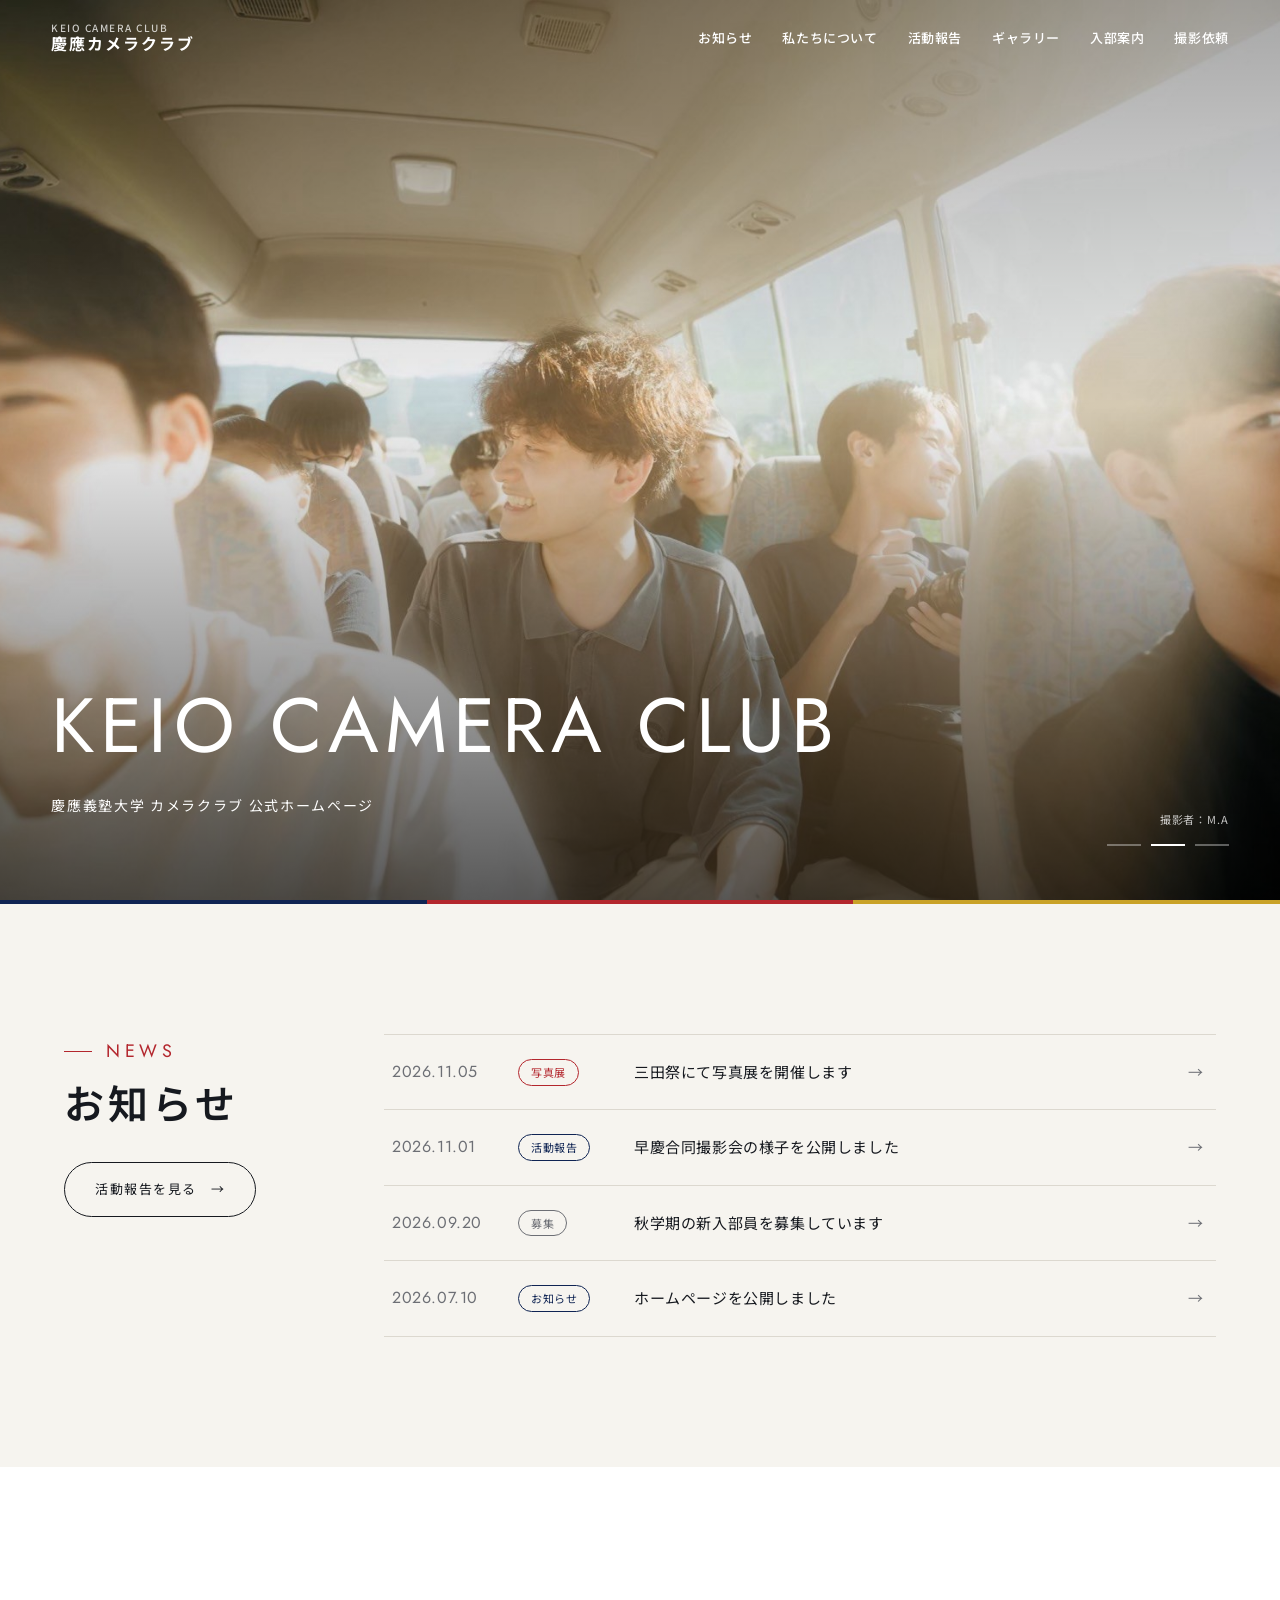
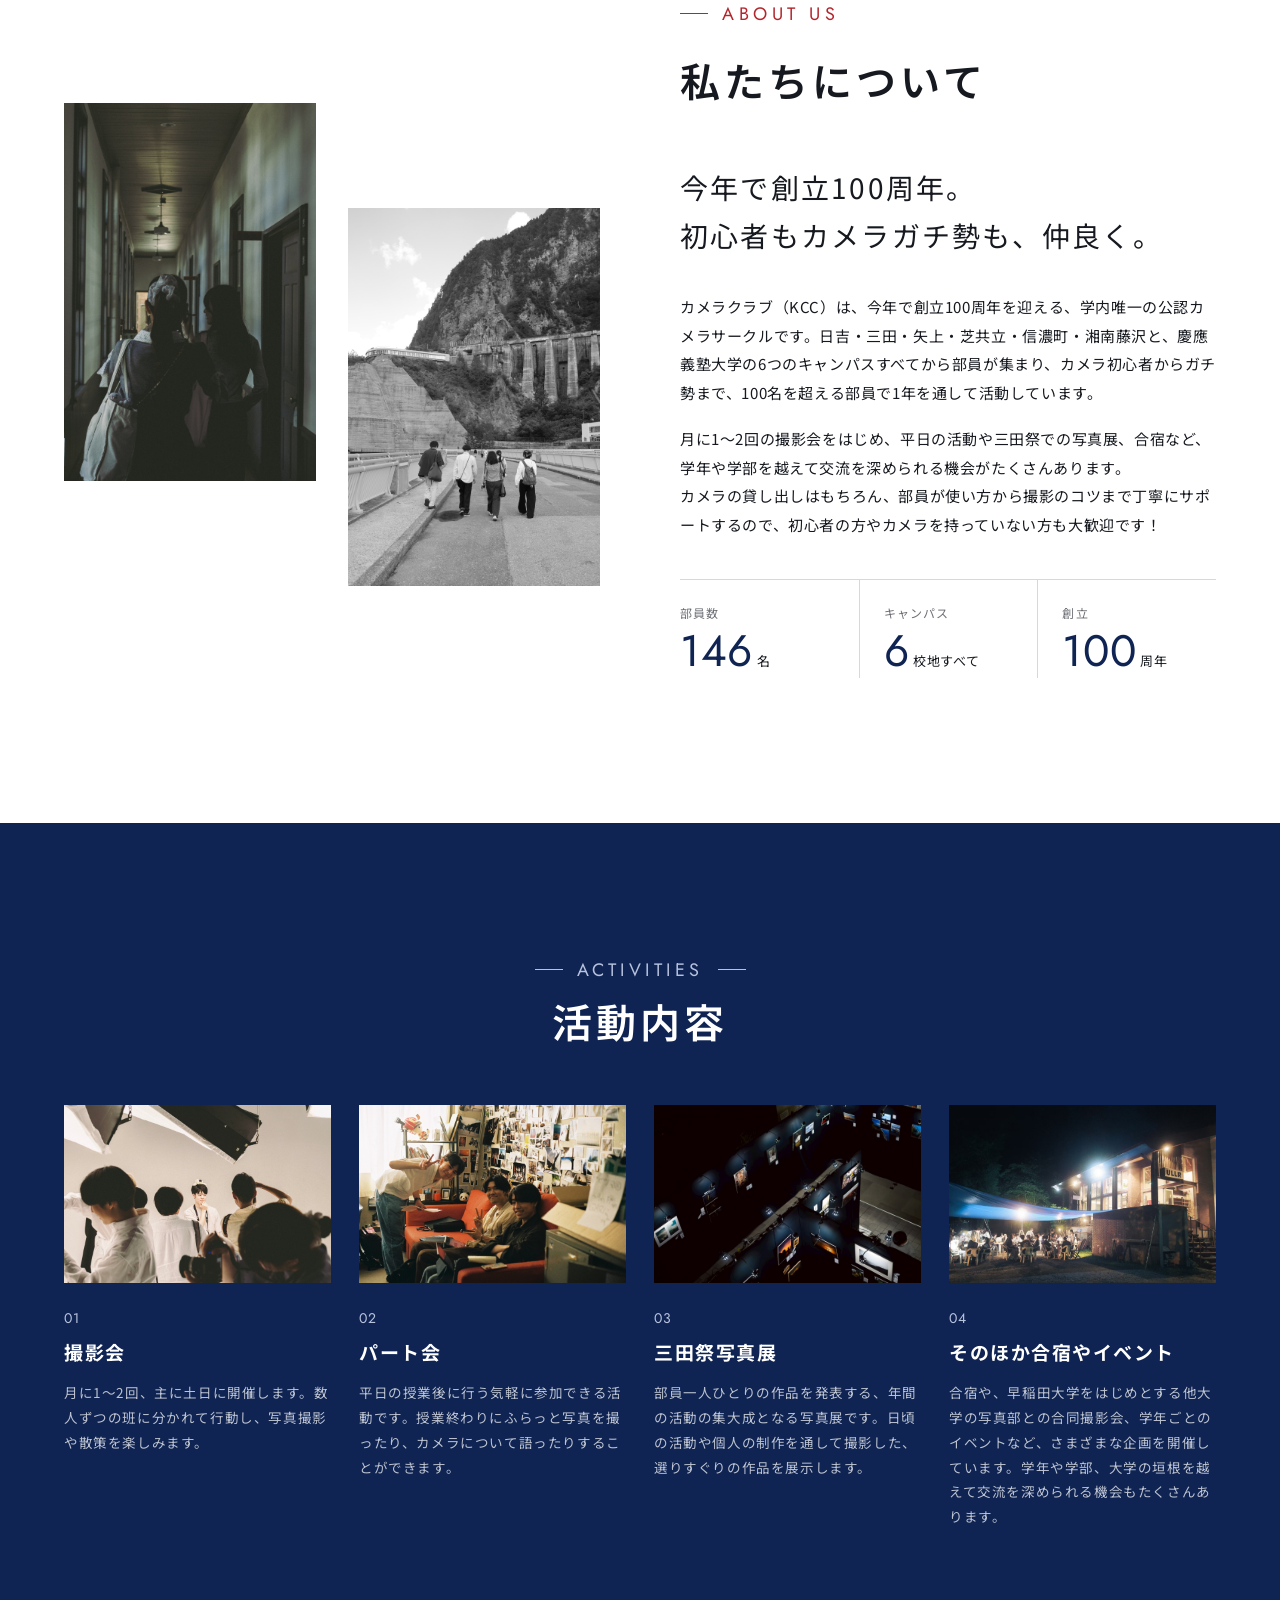
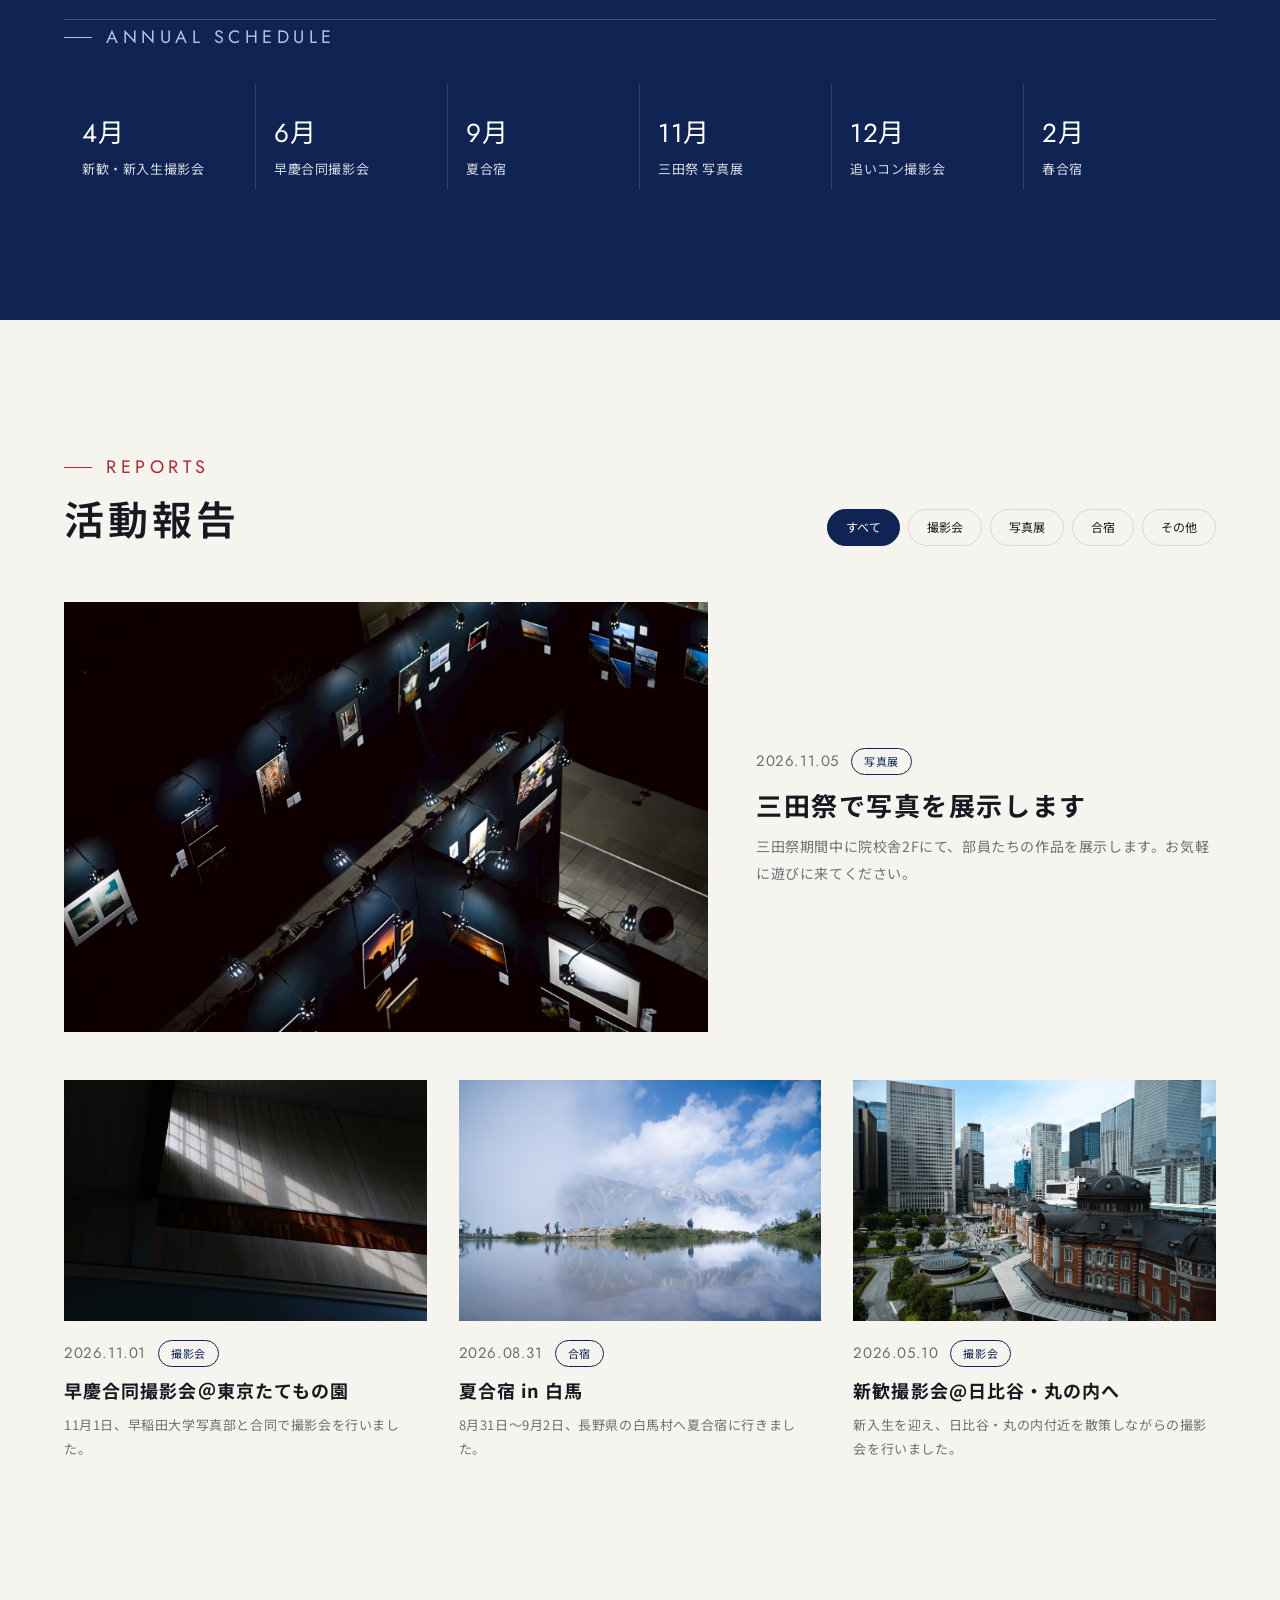
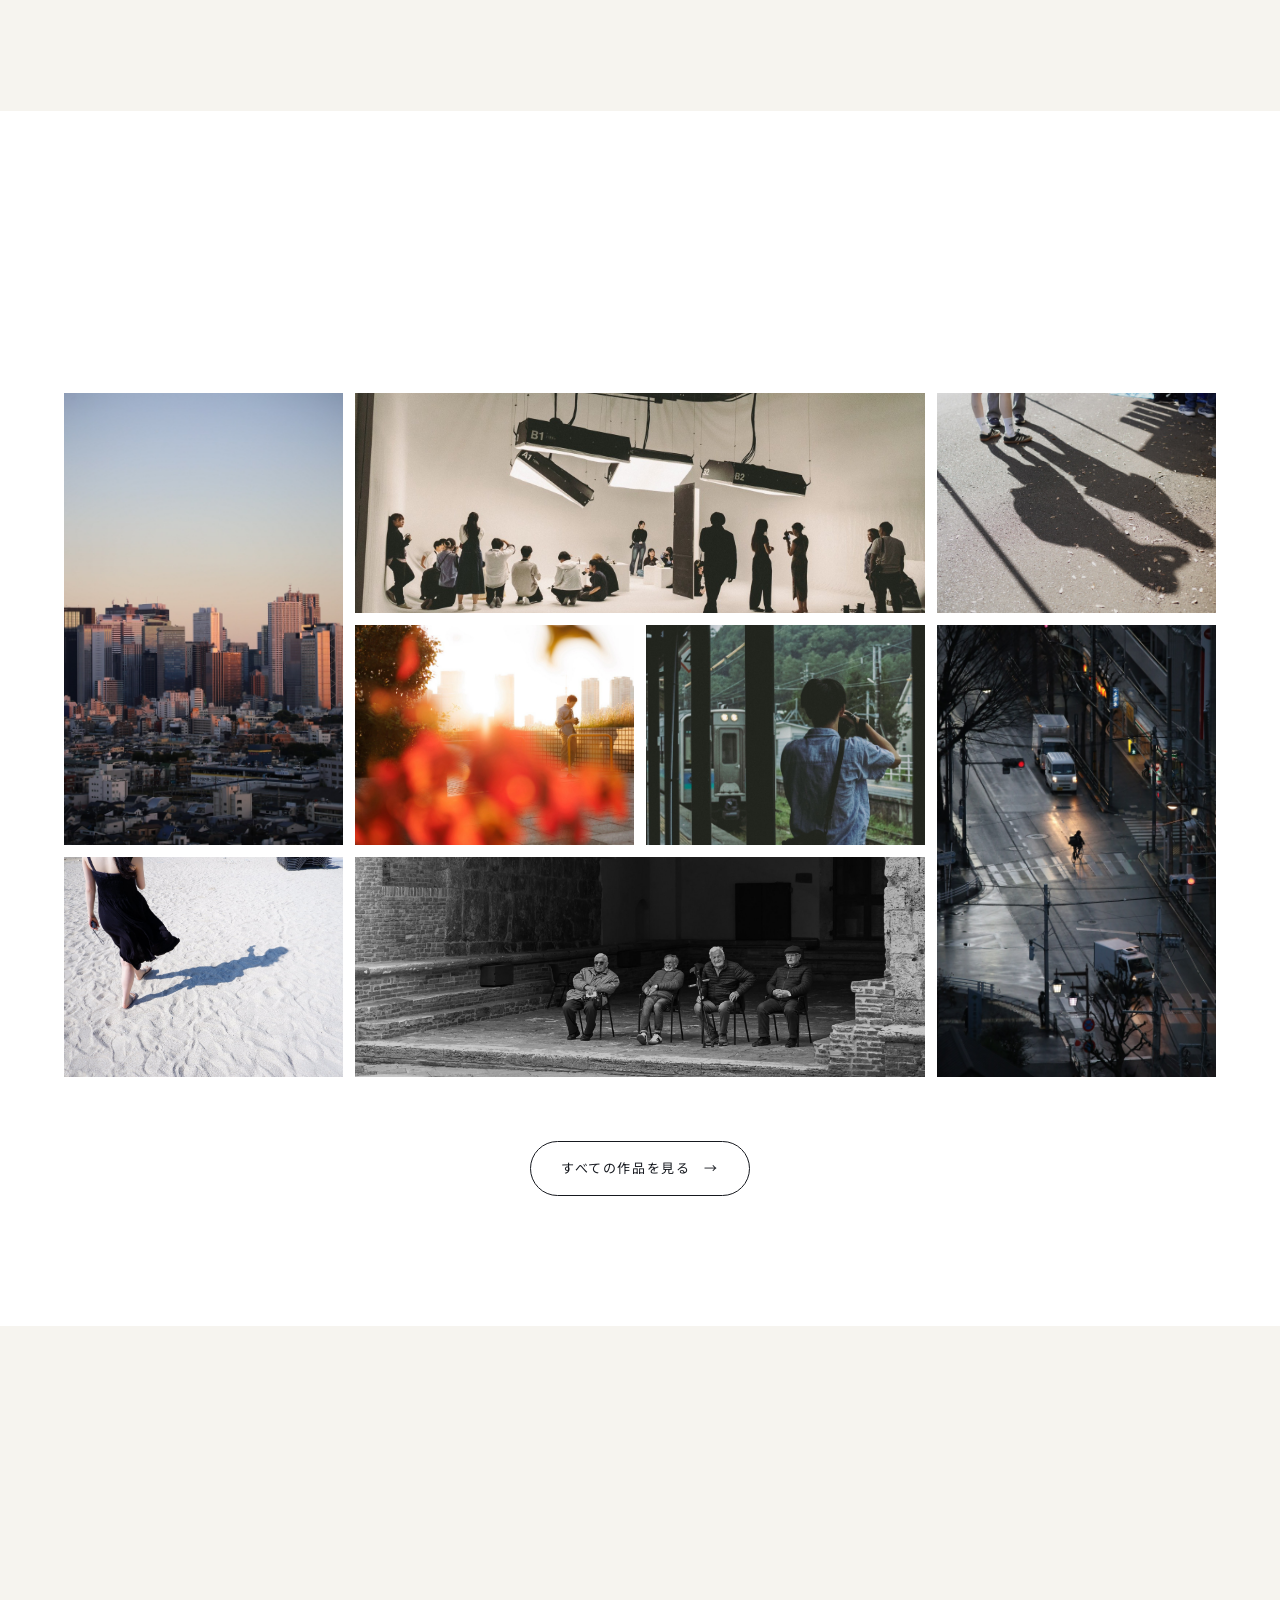
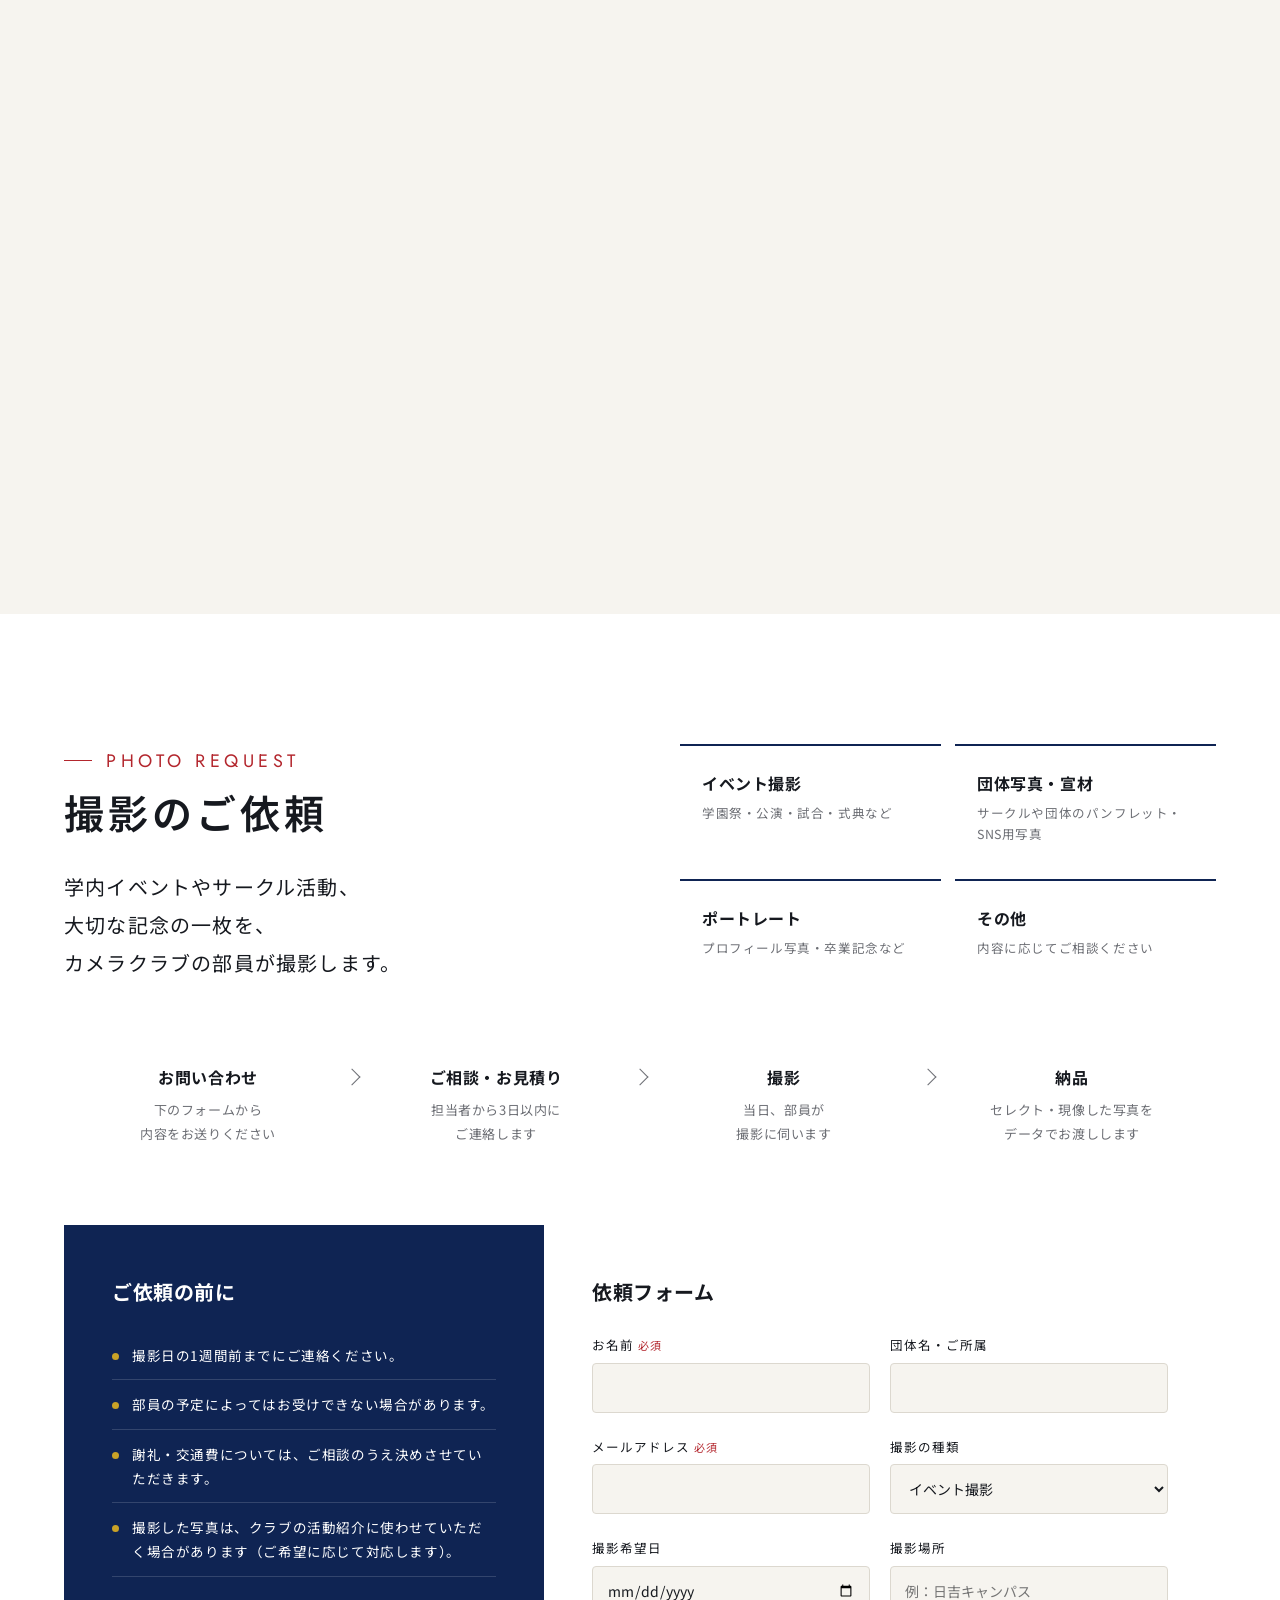
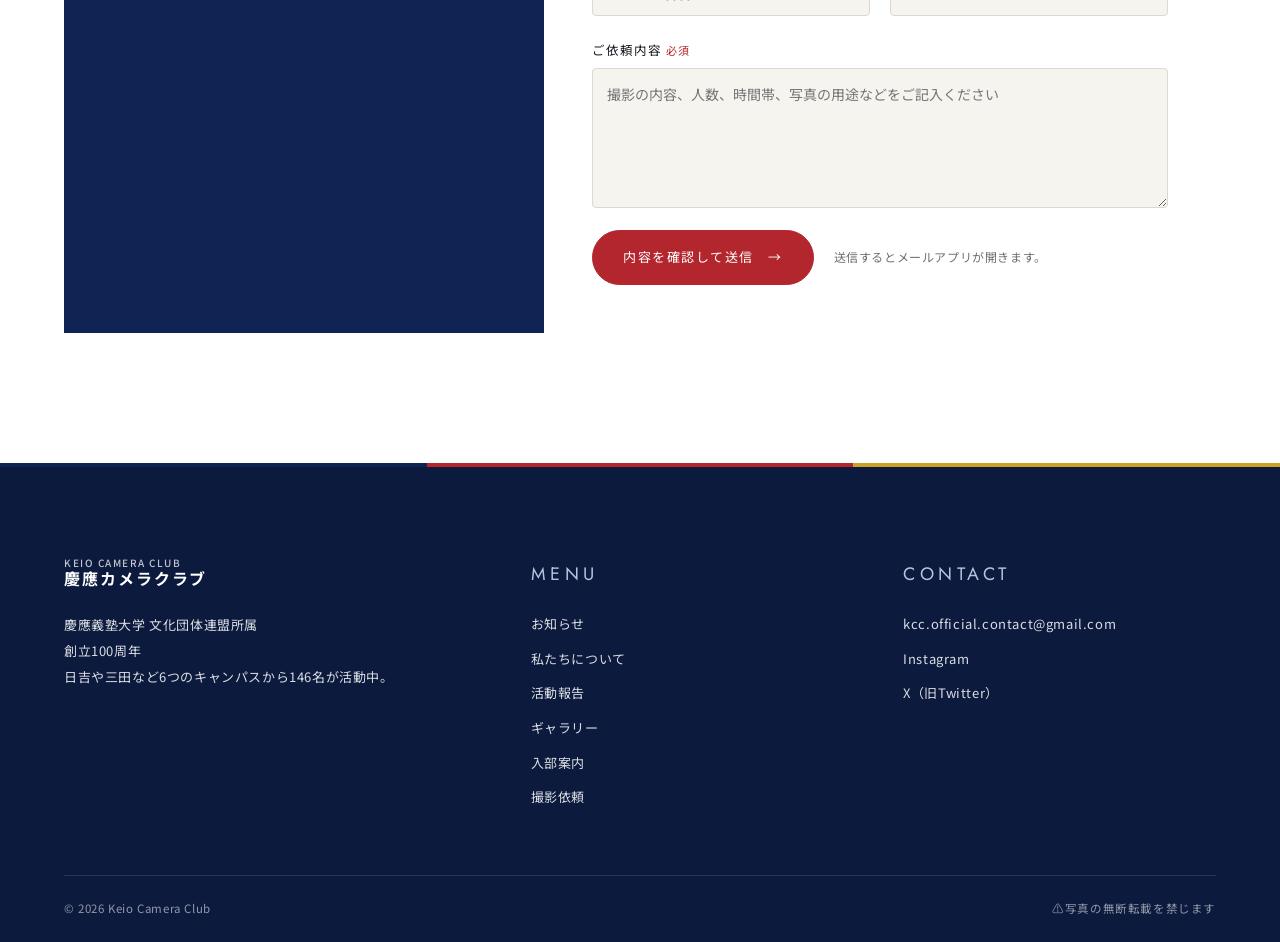
==== commit 16162dbc: "9gatsu" ====
--- a/index.html
+++ b/index.html
@@ -138,7 +138,7 @@
             <h3 class="schedule__title heading__en">Annual schedule</h3>
             <div><b>4月</b><span>新歓・新入生撮影会</span></div>
             <div><b>6月</b><span>早慶合同撮影会</span></div>
-            <div><b>8月</b><span>夏合宿</span></div>
+            <div><b>9月</b><span>夏合宿</span></div>
             <div><b>11月</b><span>三田祭 写真展</span></div>
             <div><b>12月</b><span>追いコン撮影会</span></div>
             <div><b>2月</b><span>春合宿</span></div>
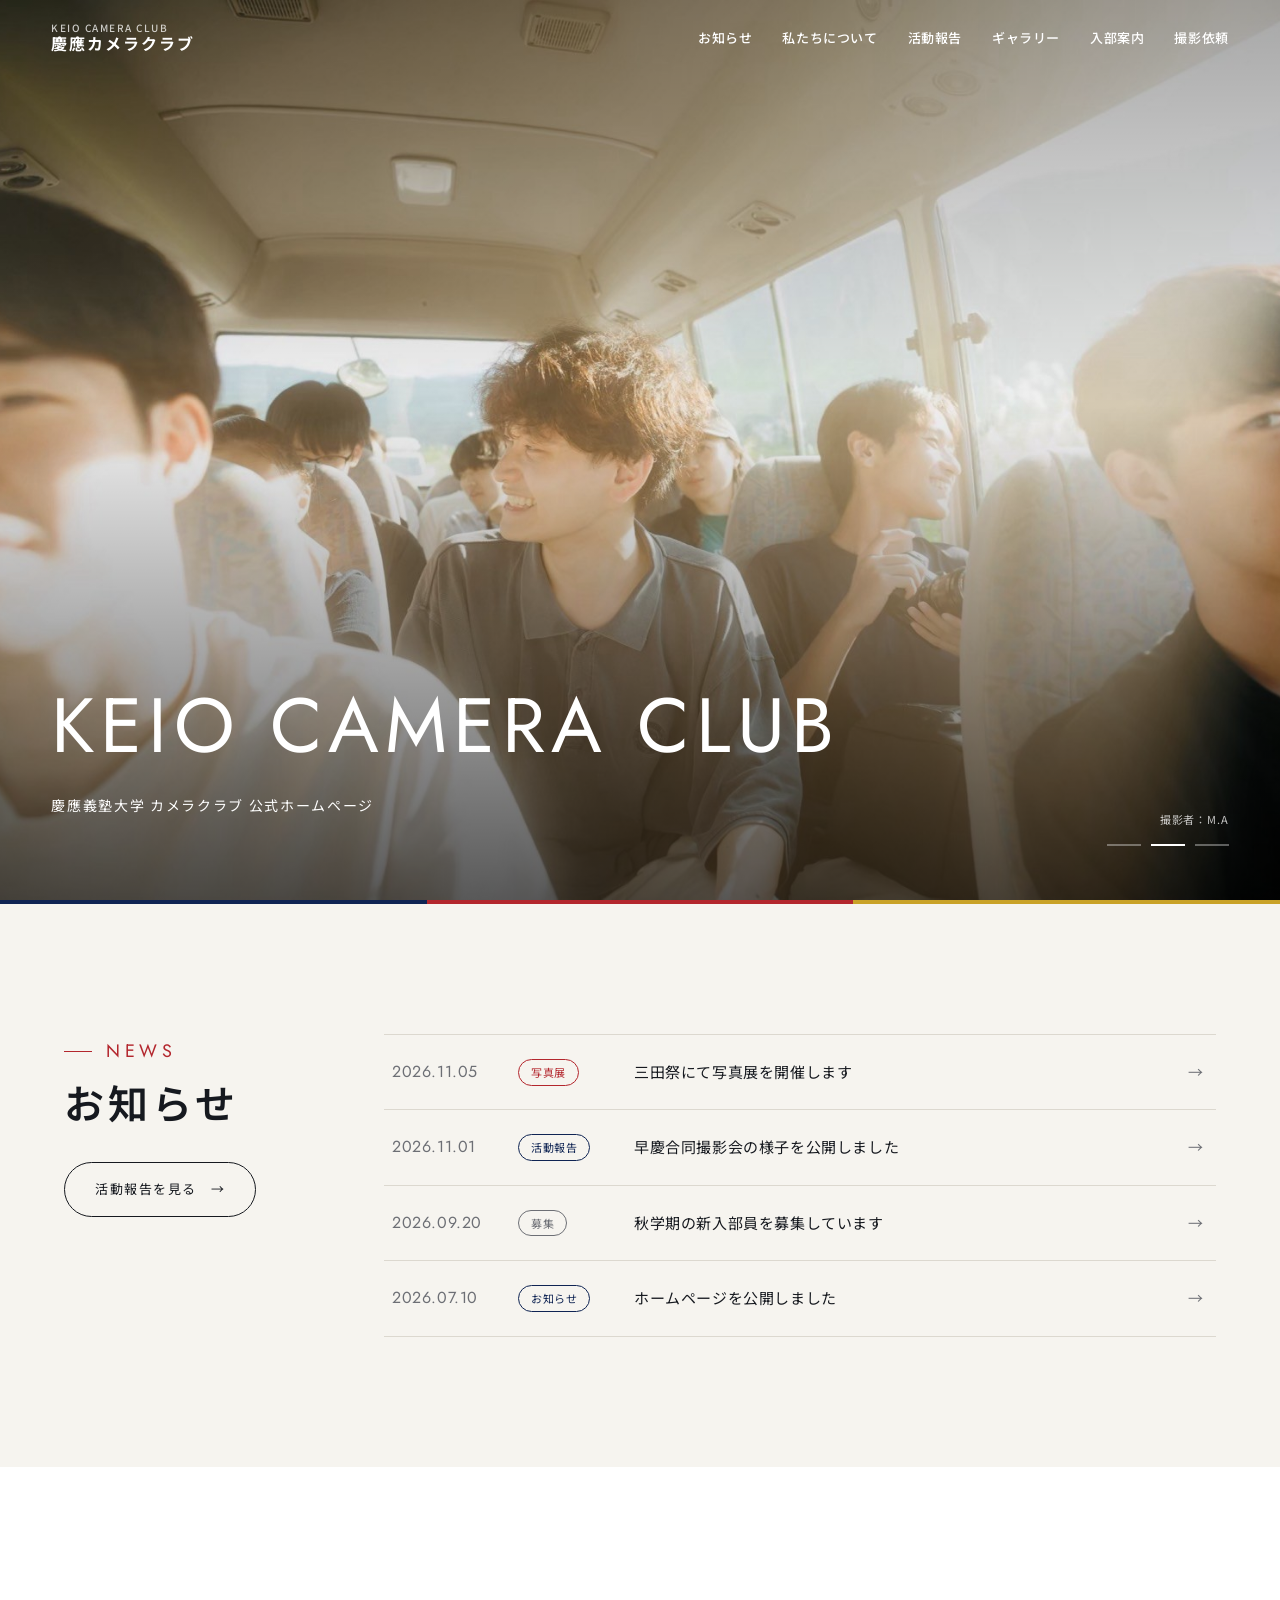
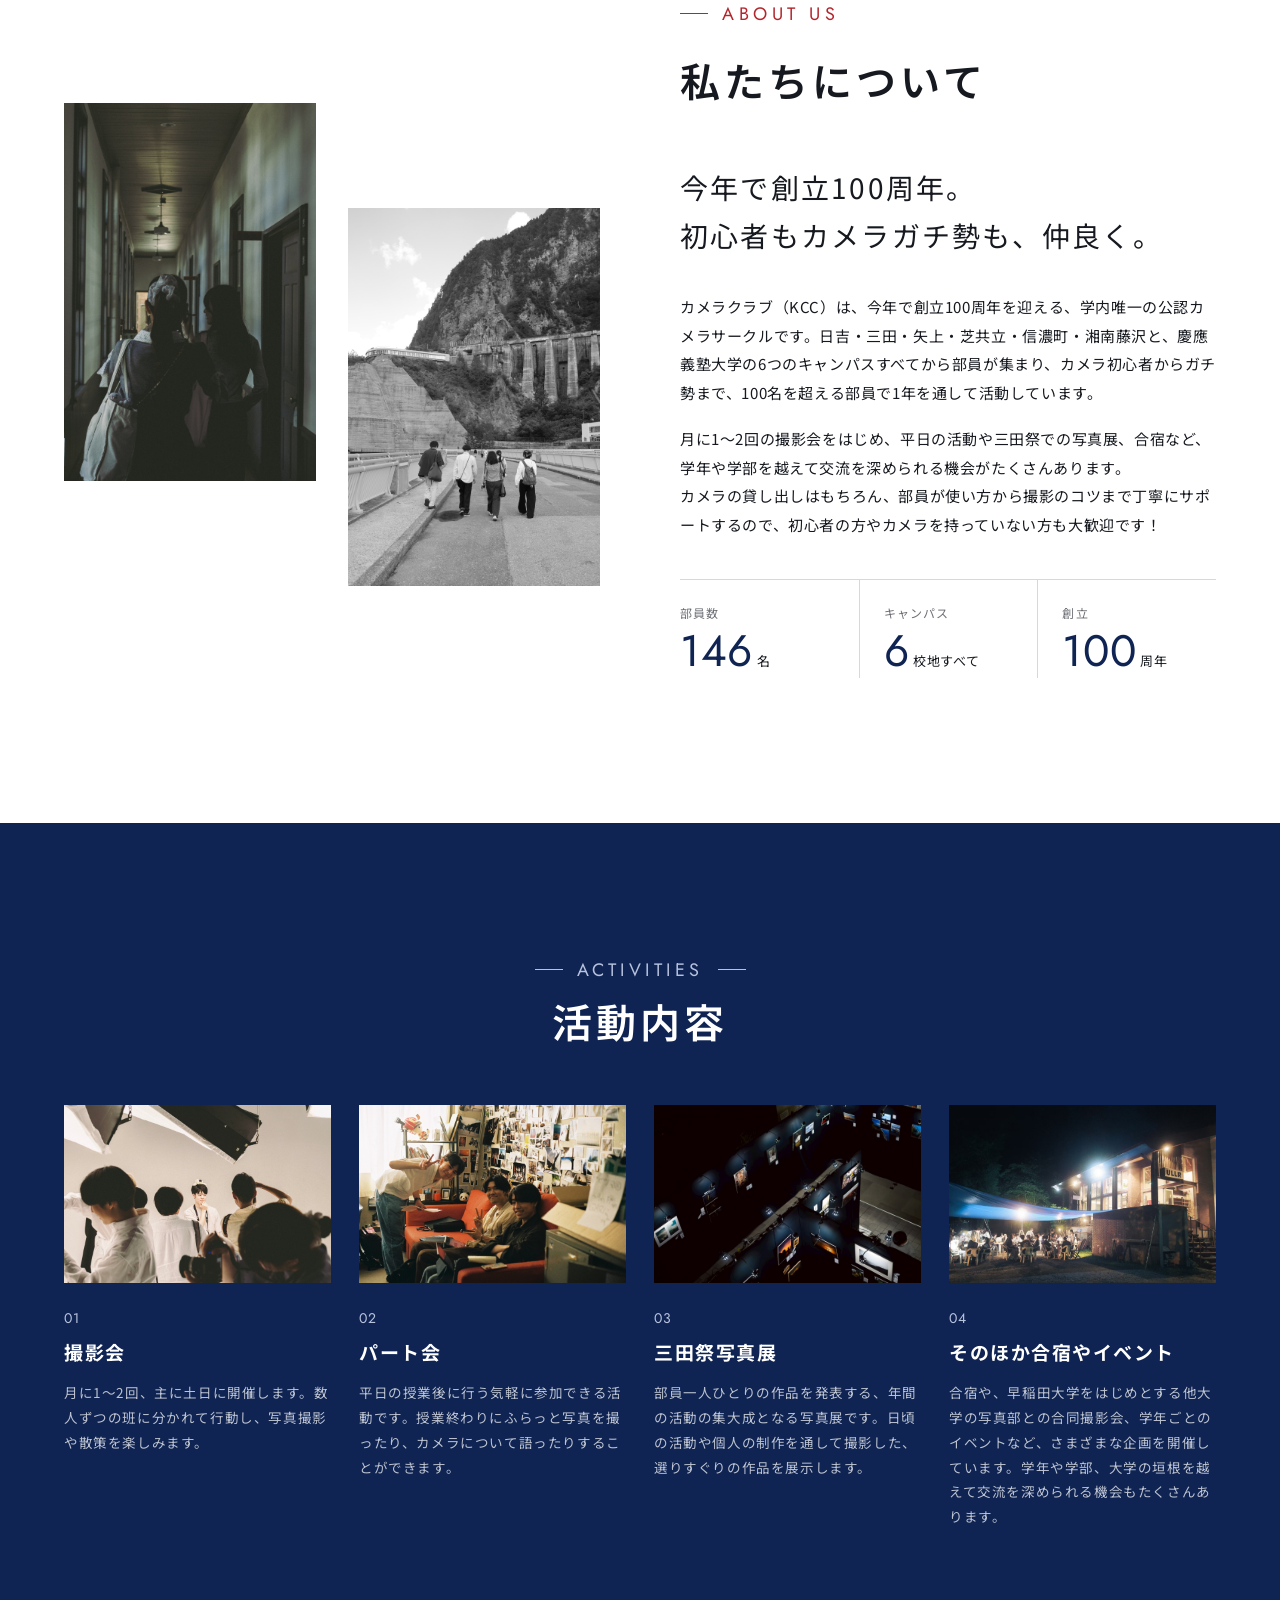
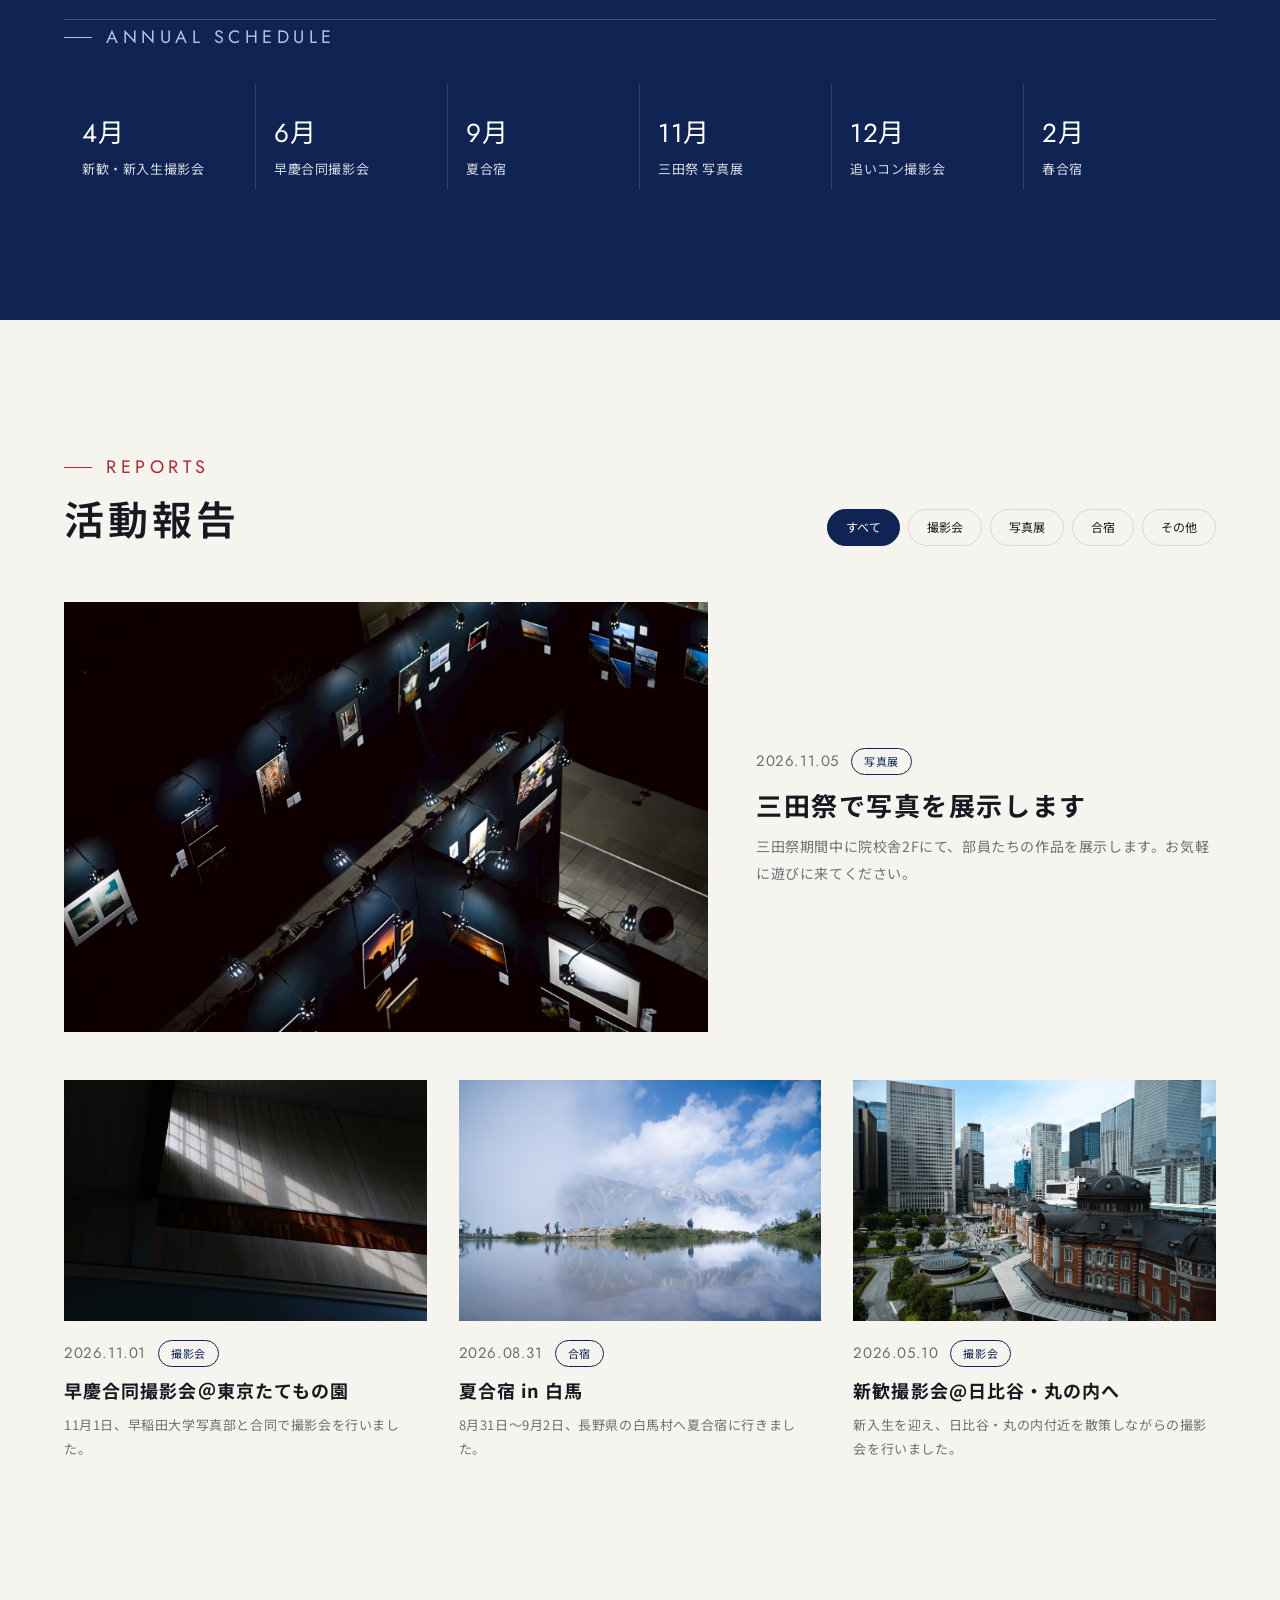
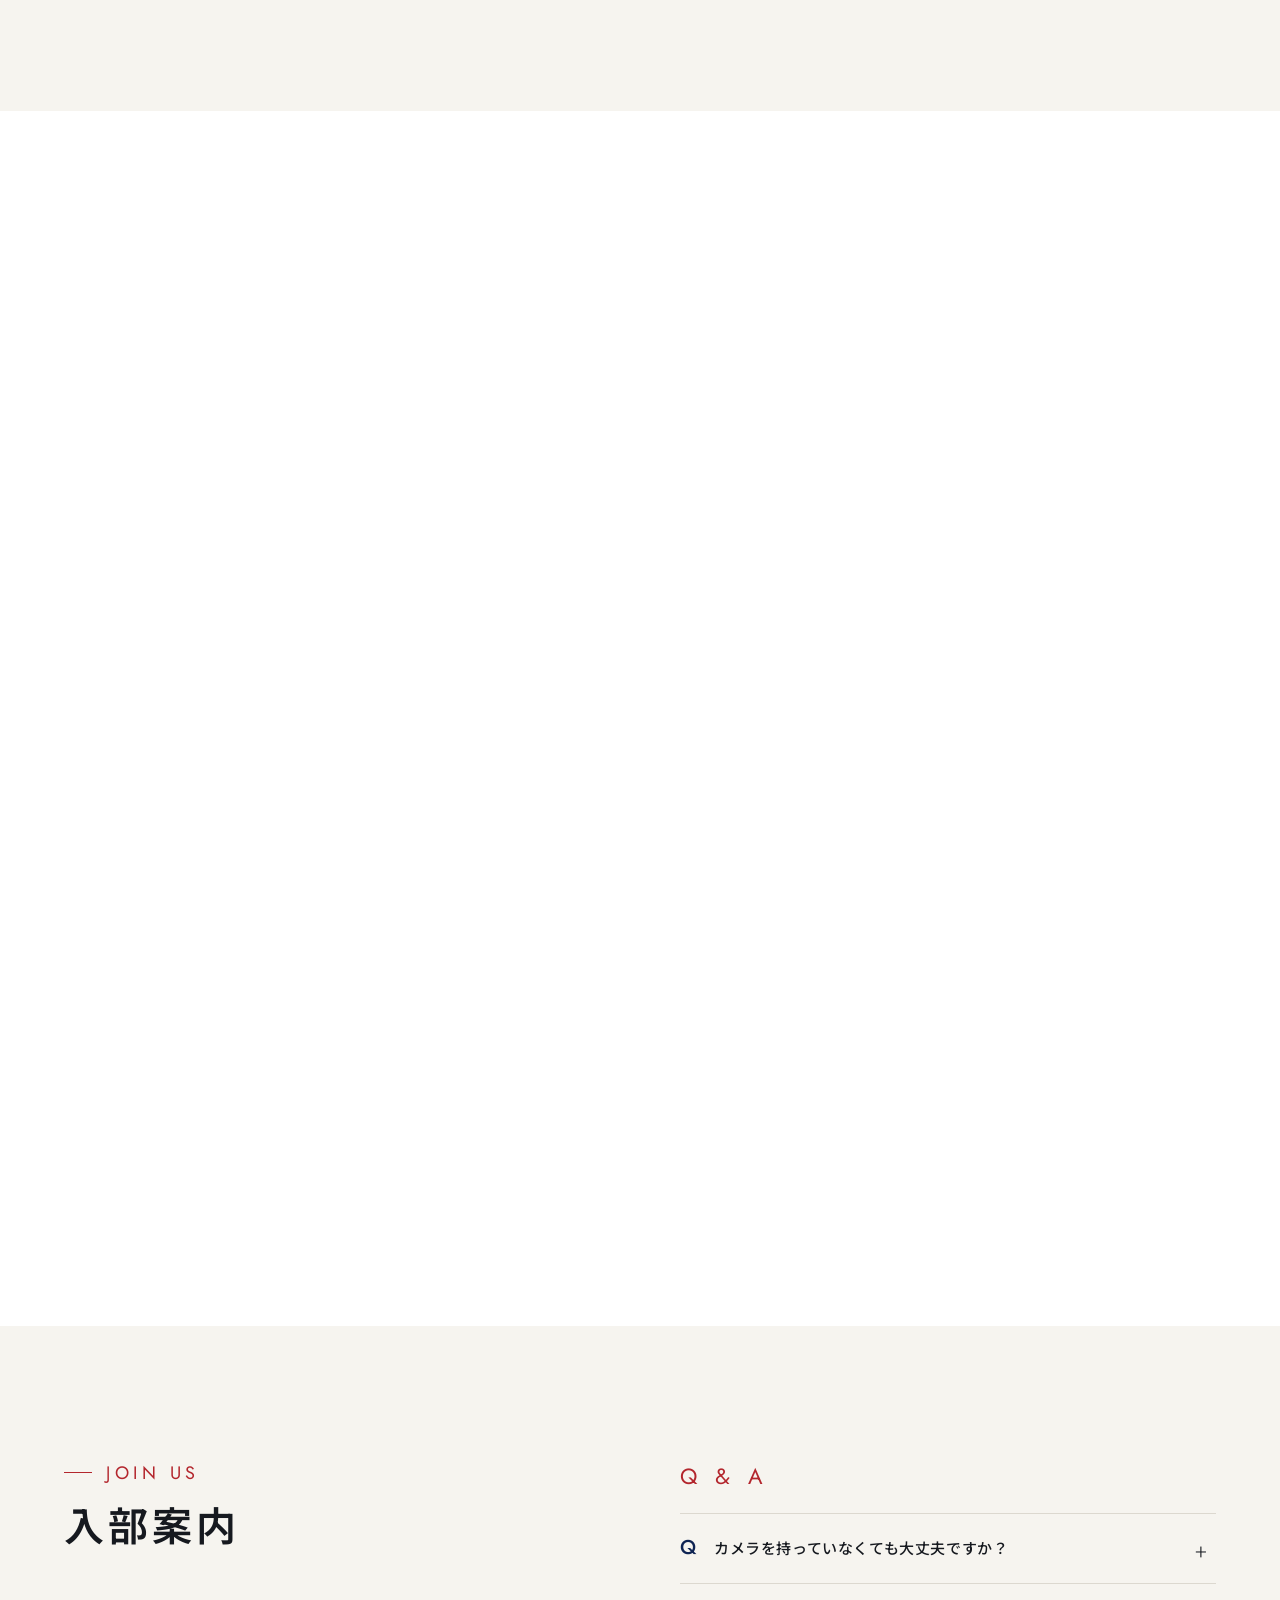
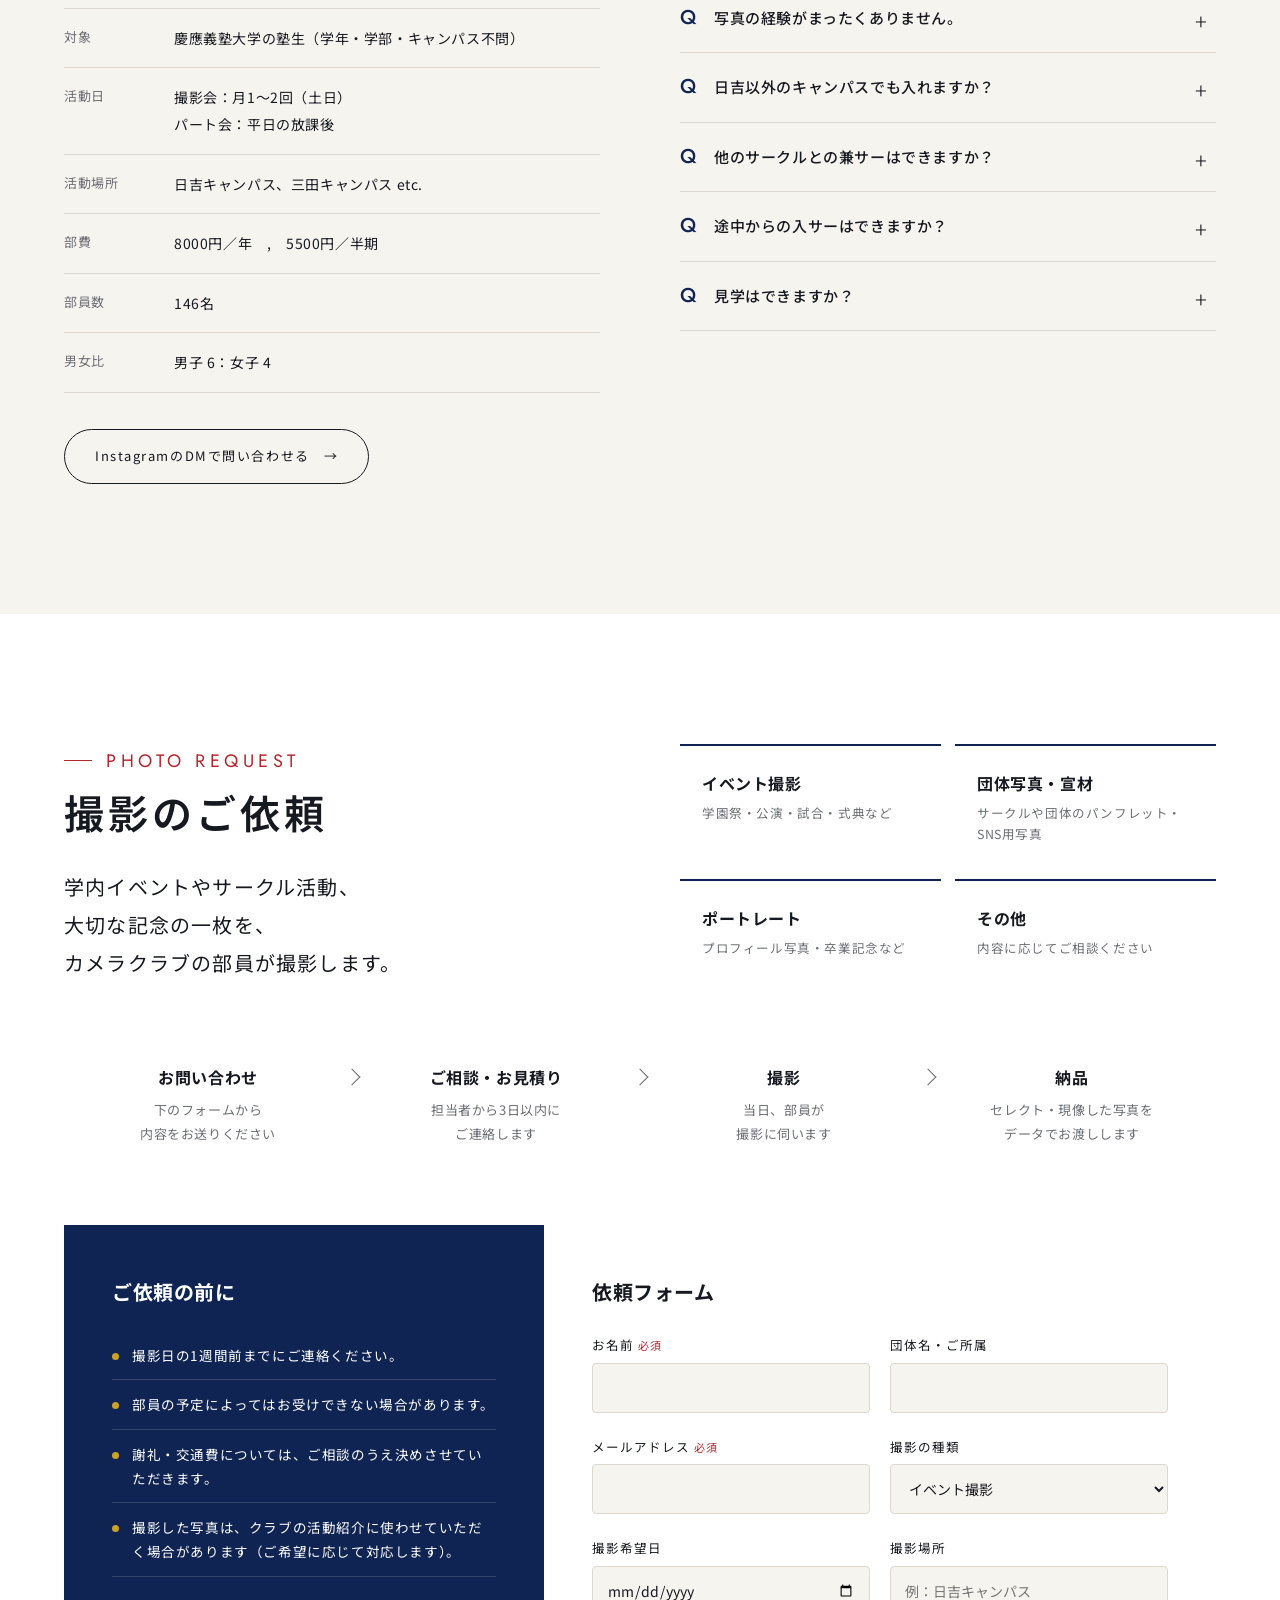
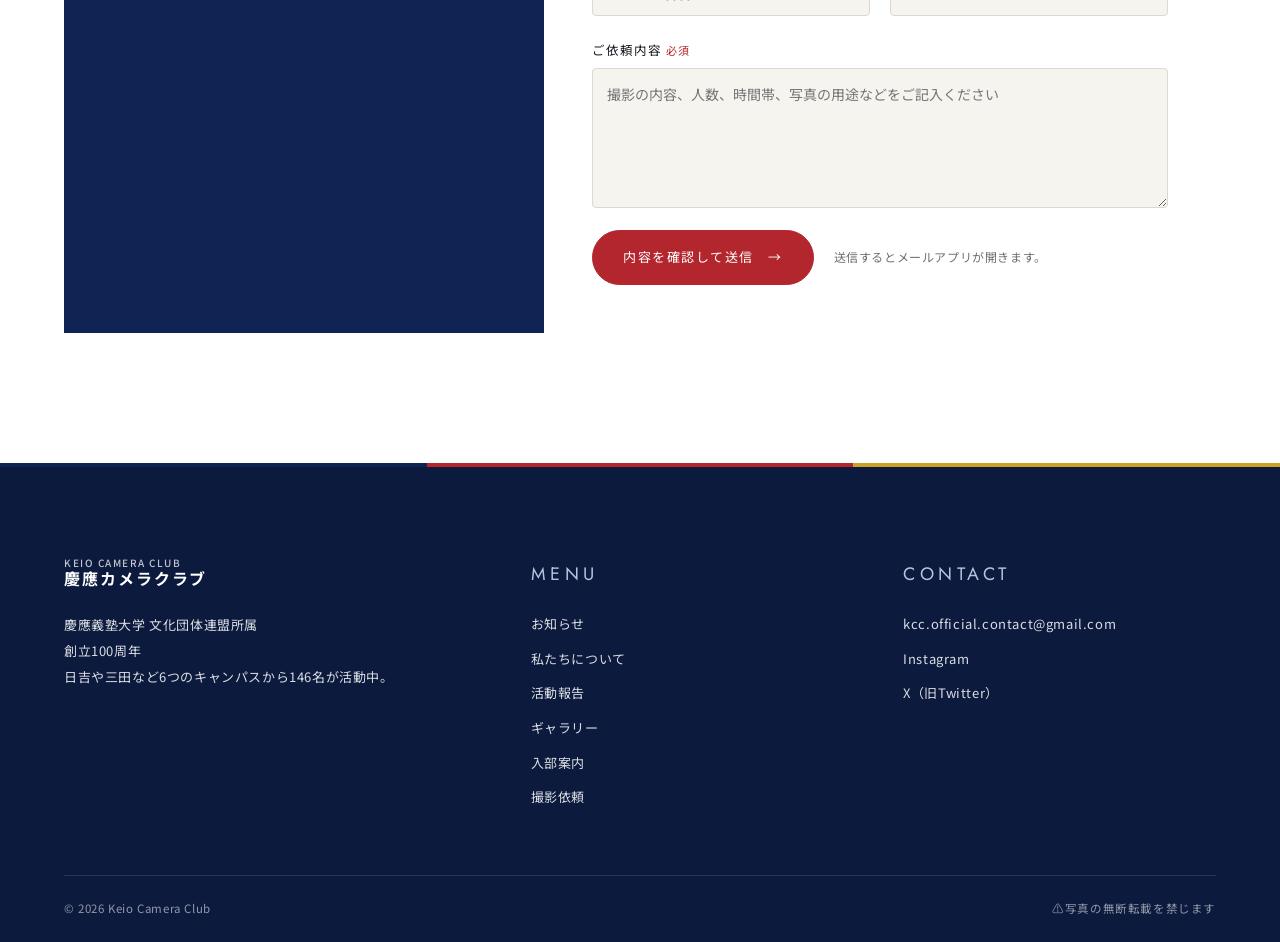
==== commit cc0f1d0b: "fabikonn etc tsuika" ====
--- a/index.html
+++ b/index.html
@@ -5,6 +5,9 @@
 <meta name="viewport" content="width=device-width, initial-scale=1.0">
 <title>慶應義塾大学 カメラクラブ | Keio Camera Club</title>
 <meta name="description" content="慶應義塾大学カメラクラブ（KCC）の公式ホームページ。活動報告、写真展のお知らせ、撮影依頼の受付など。">
+<link rel="icon" href="favicon.ico" sizes="any">
+<link rel="icon" href="favicon-32.png" type="image/png" sizes="32x32">
+<link rel="apple-touch-icon" href="apple-touch-icon.png">
 <link rel="preconnect" href="https://fonts.googleapis.com">
 <link rel="preconnect" href="https://fonts.gstatic.com" crossorigin>
 <link href="https://fonts.googleapis.com/css2?family=Jost:wght@300;400;500&family=Noto+Sans+JP:wght@300;400;500;600;700;900&display=swap" rel="stylesheet">
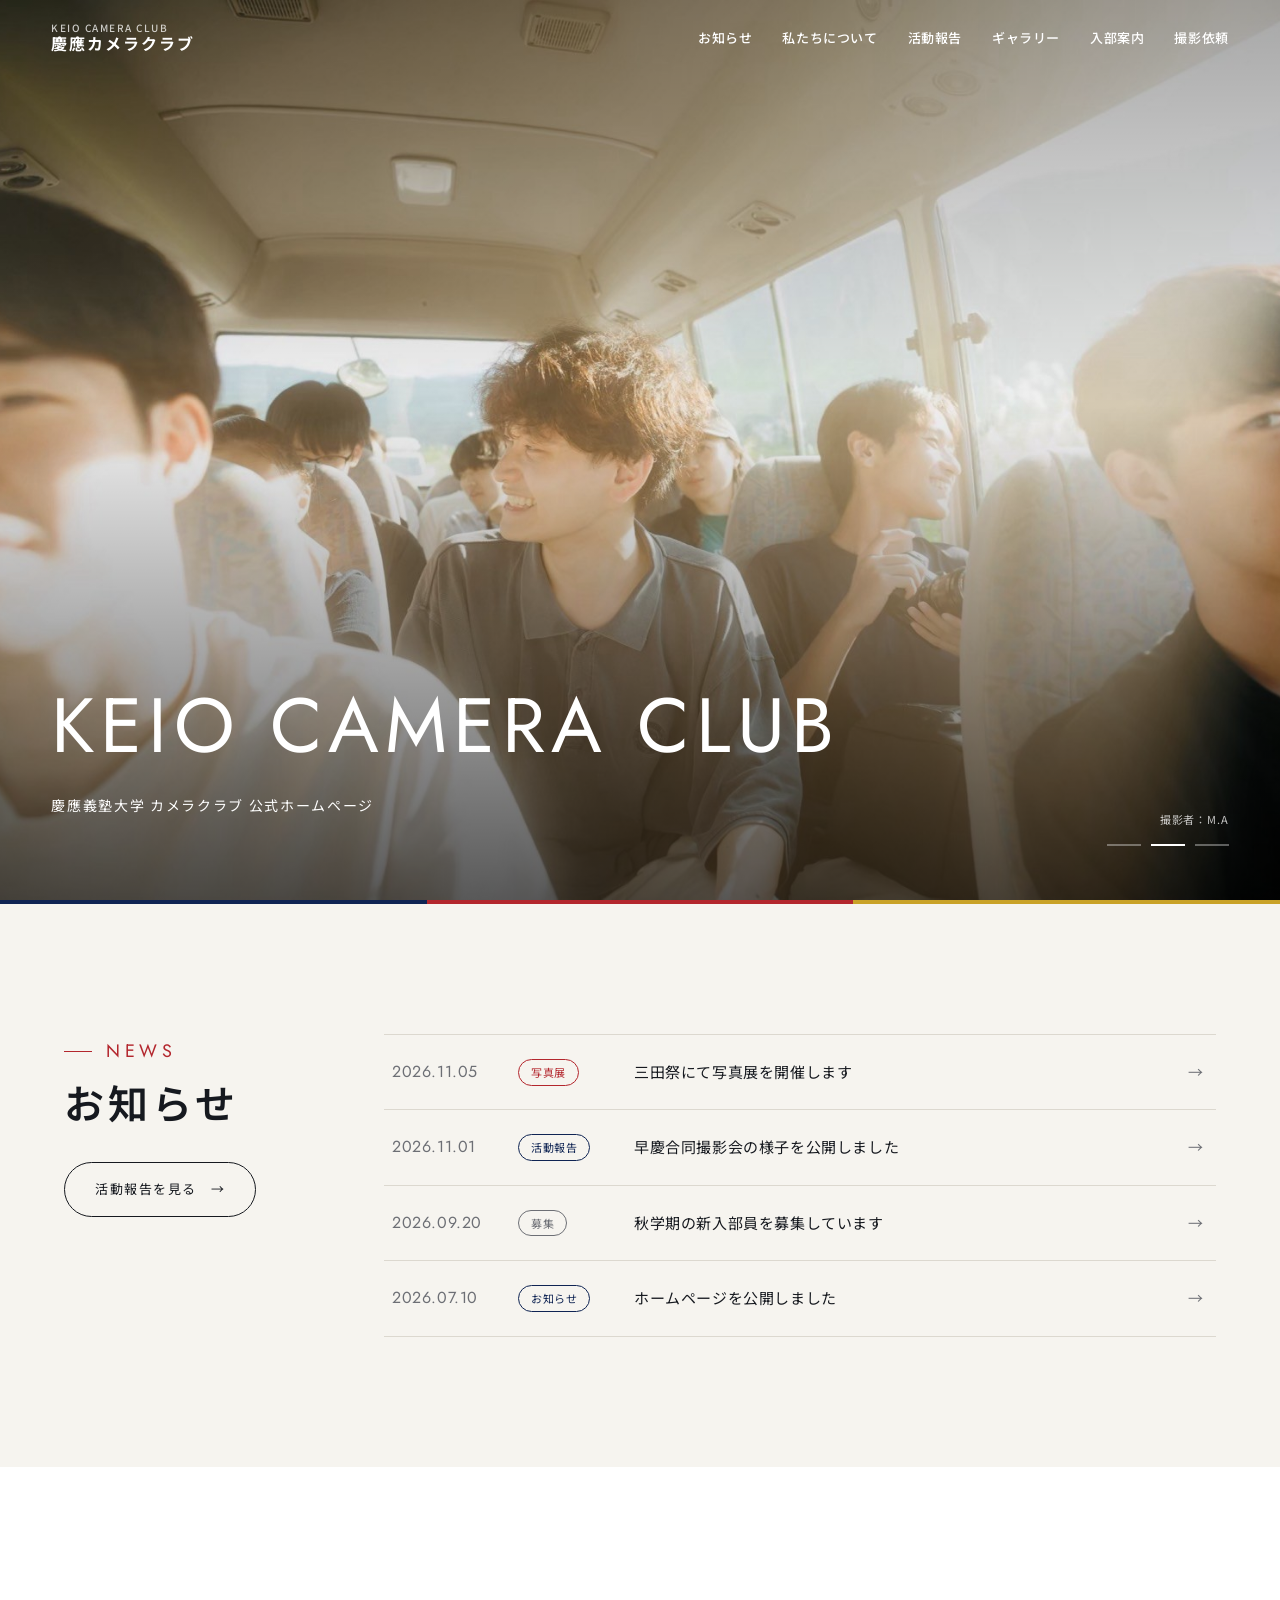
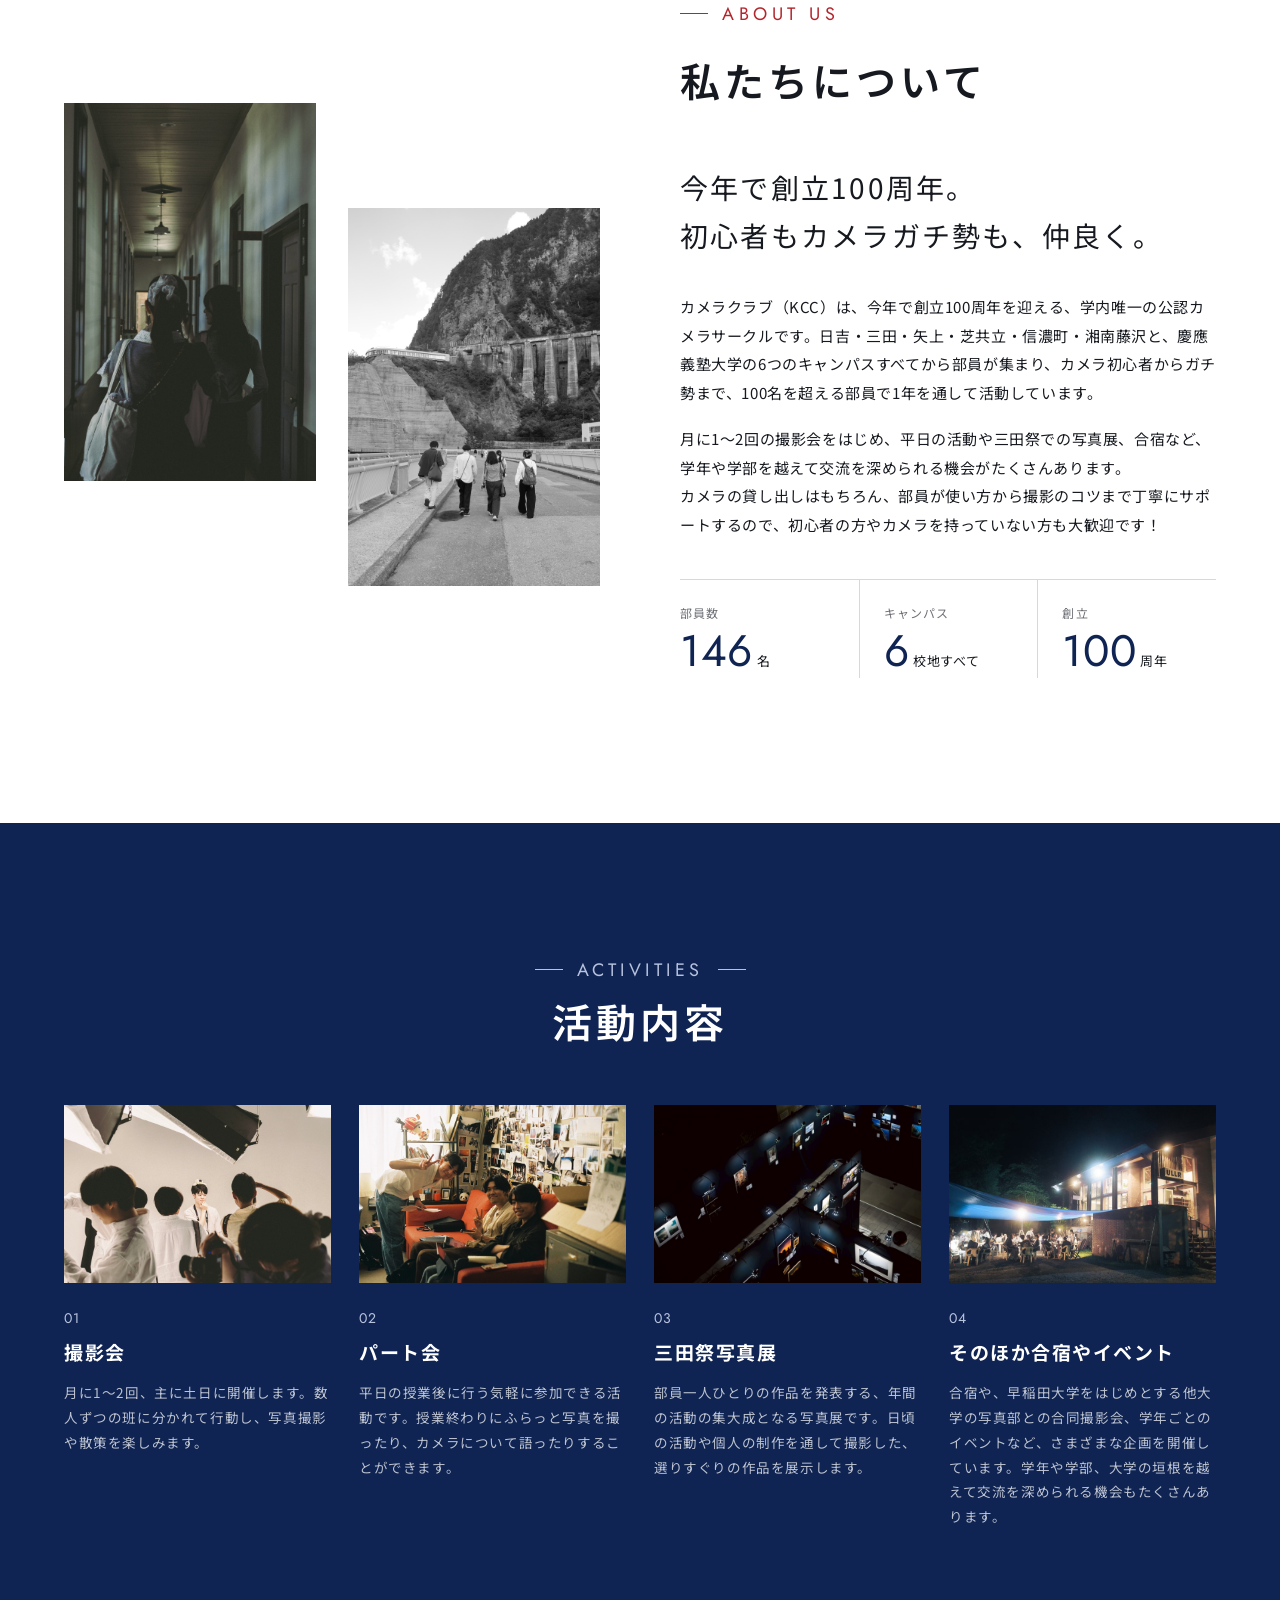
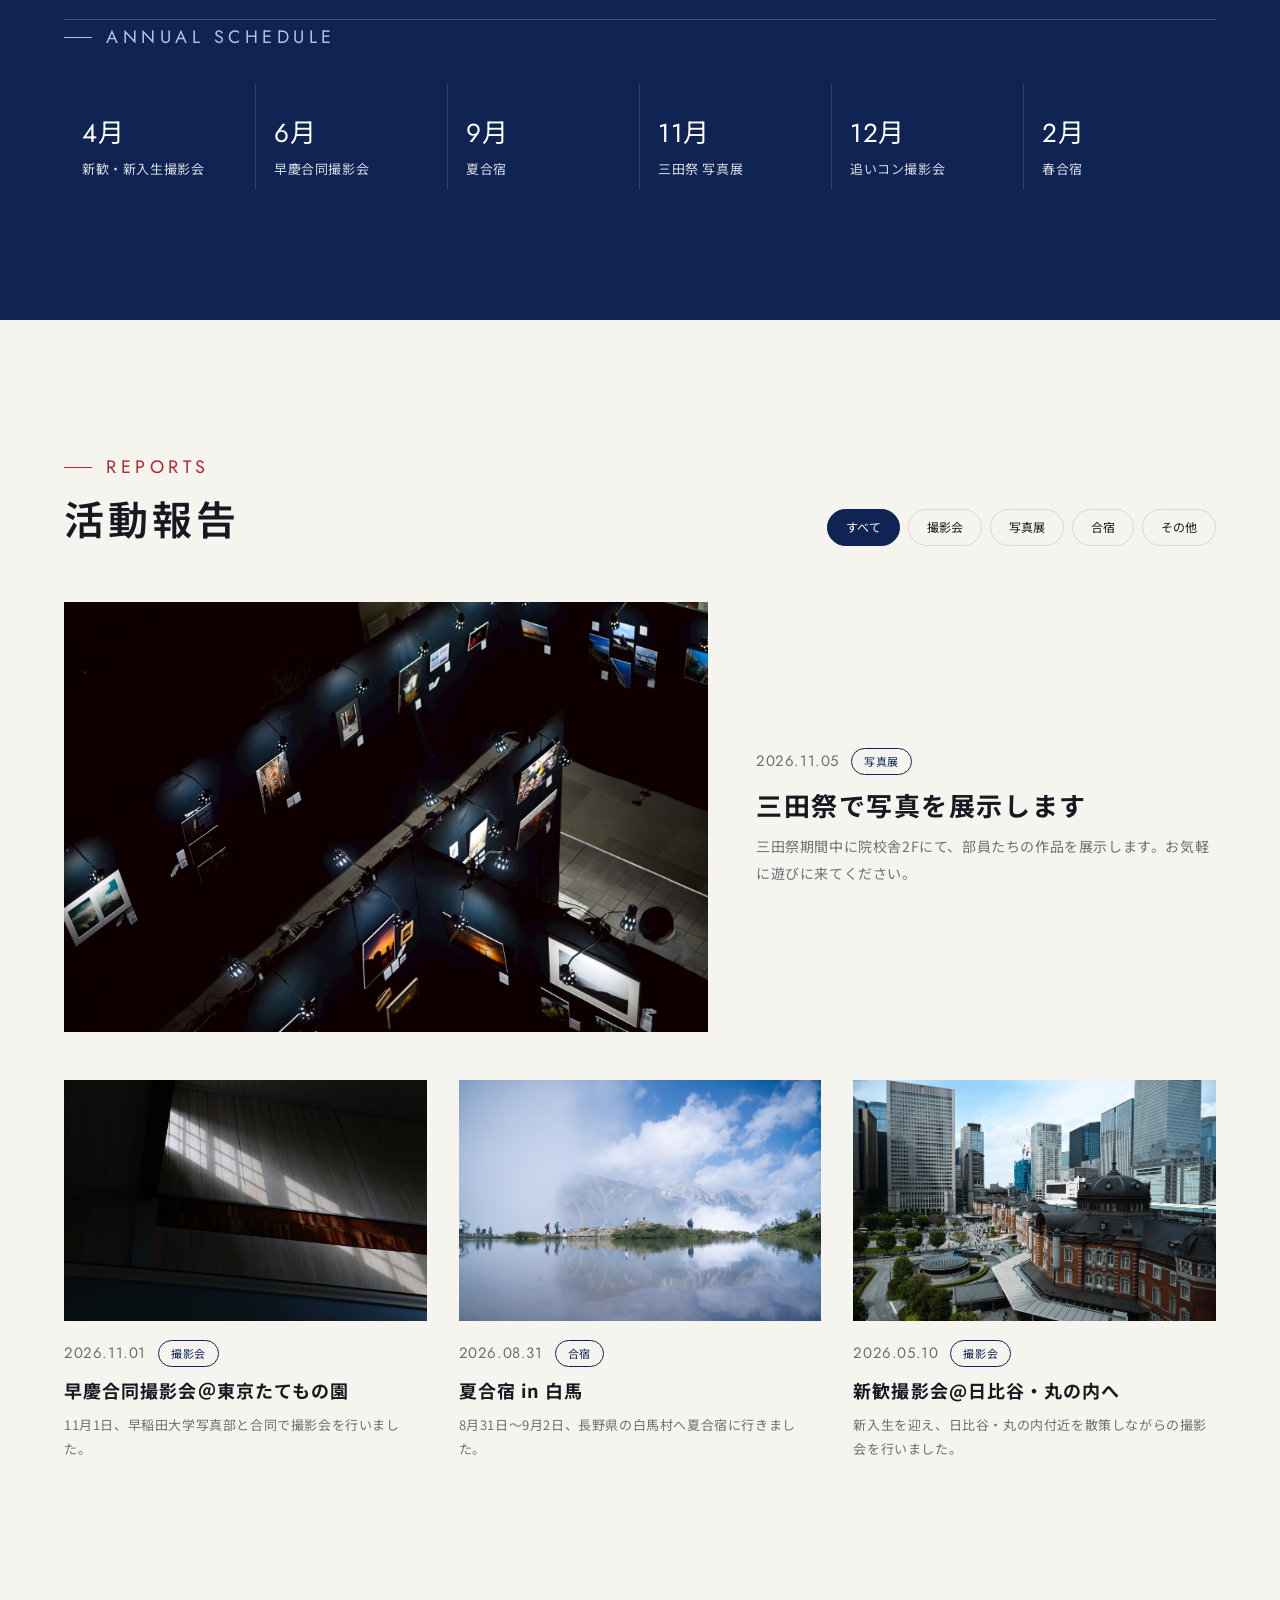
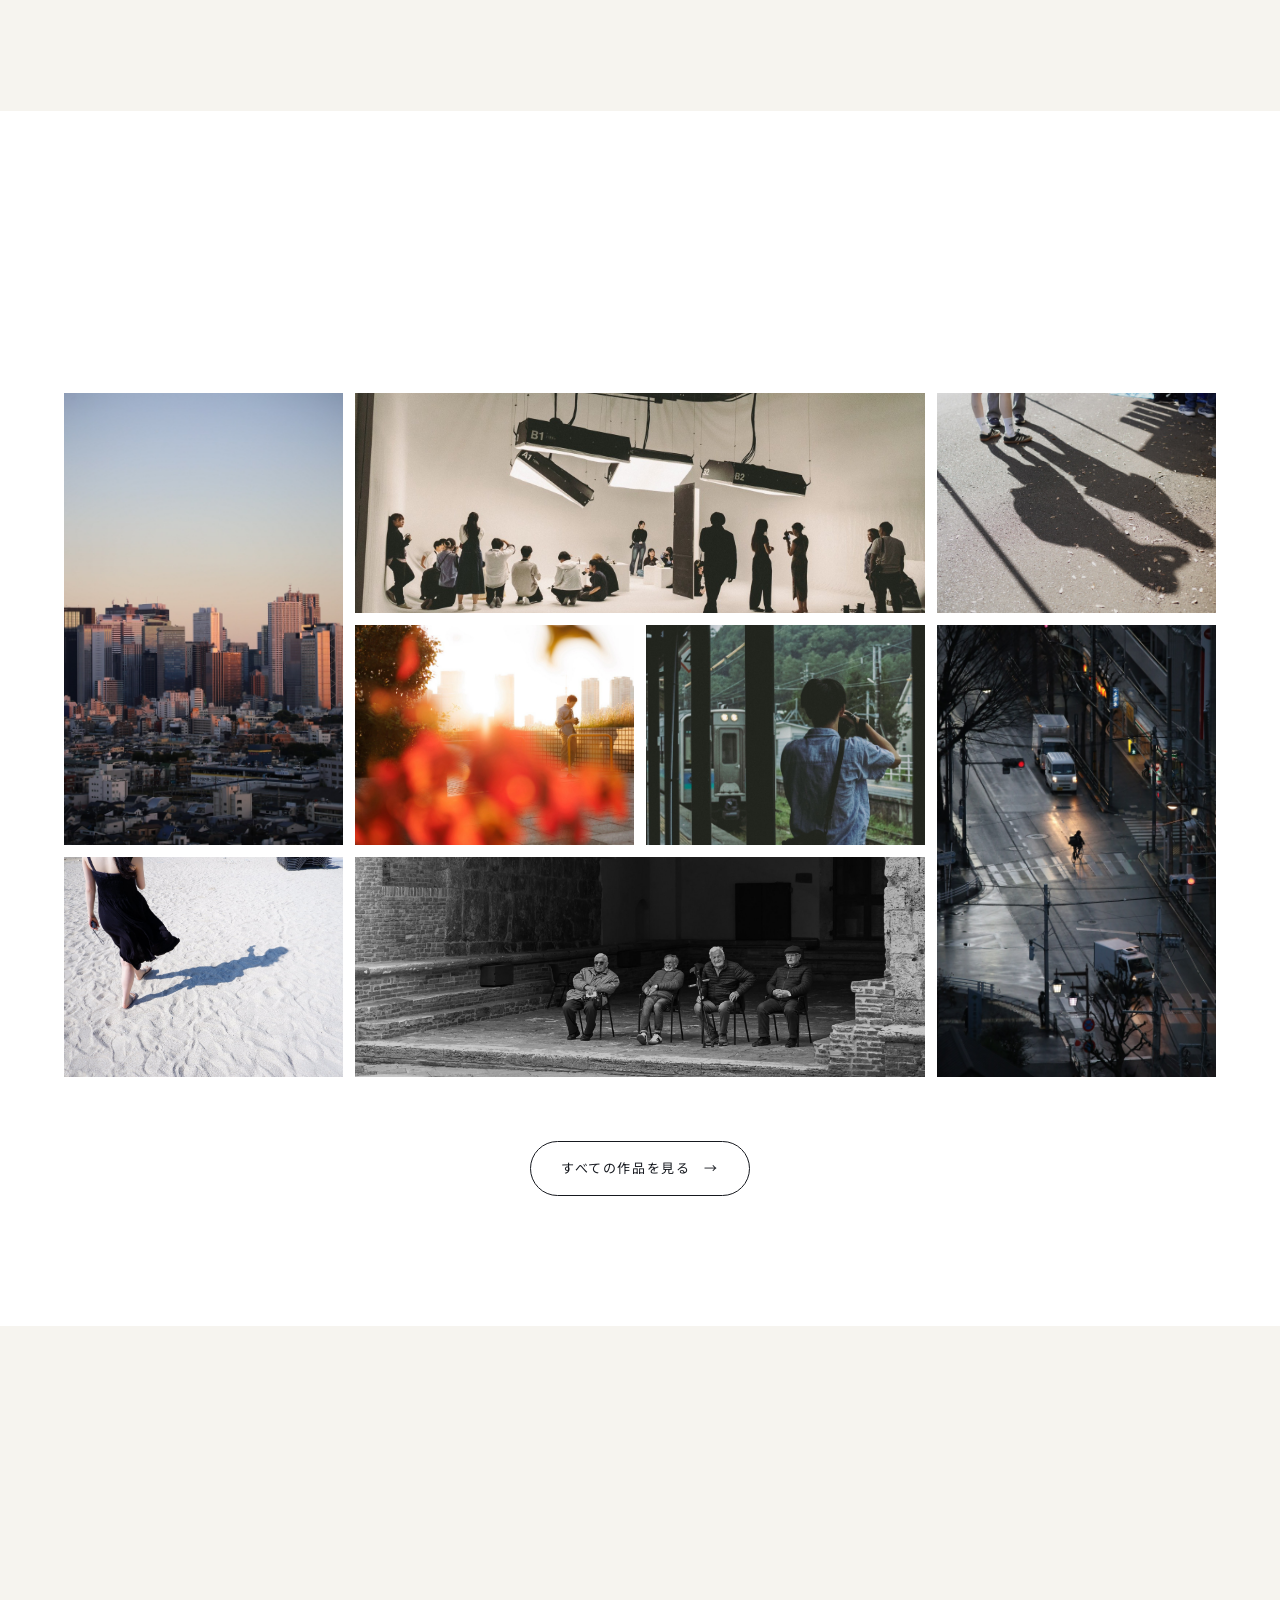
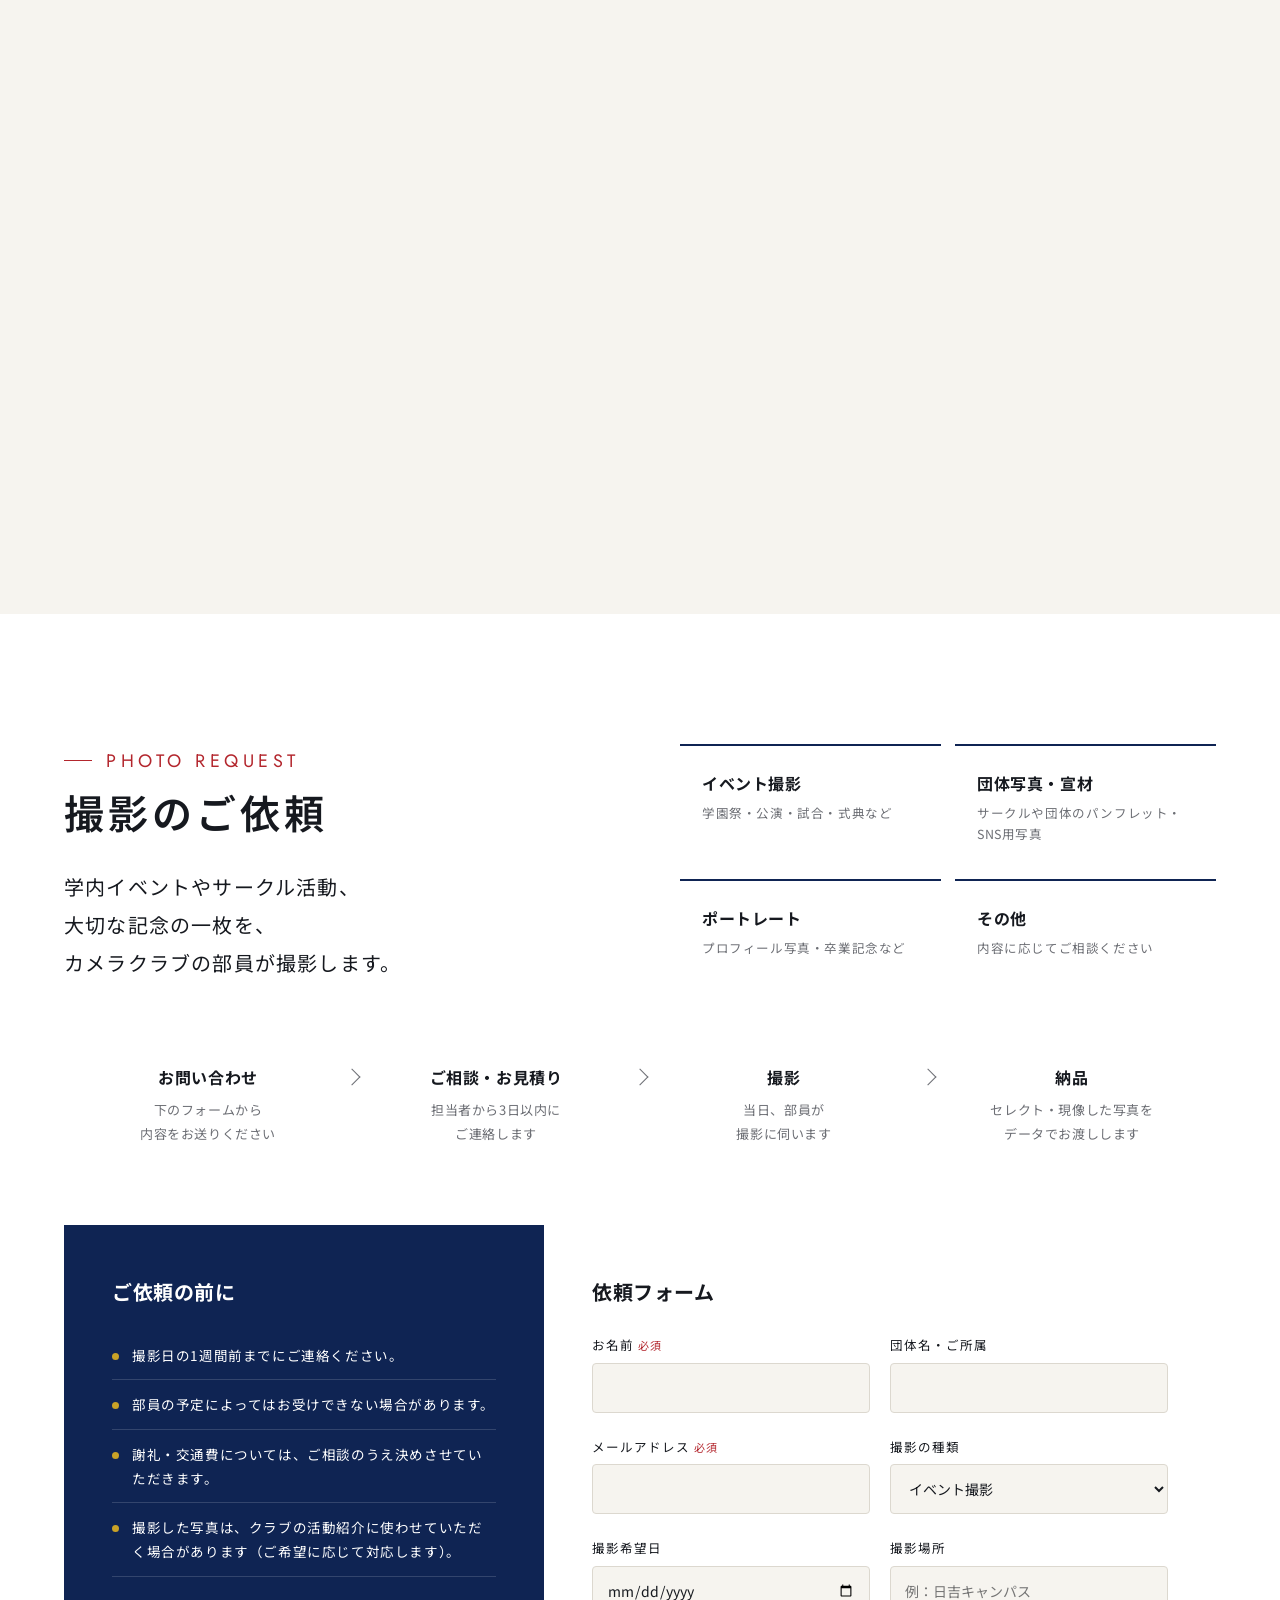
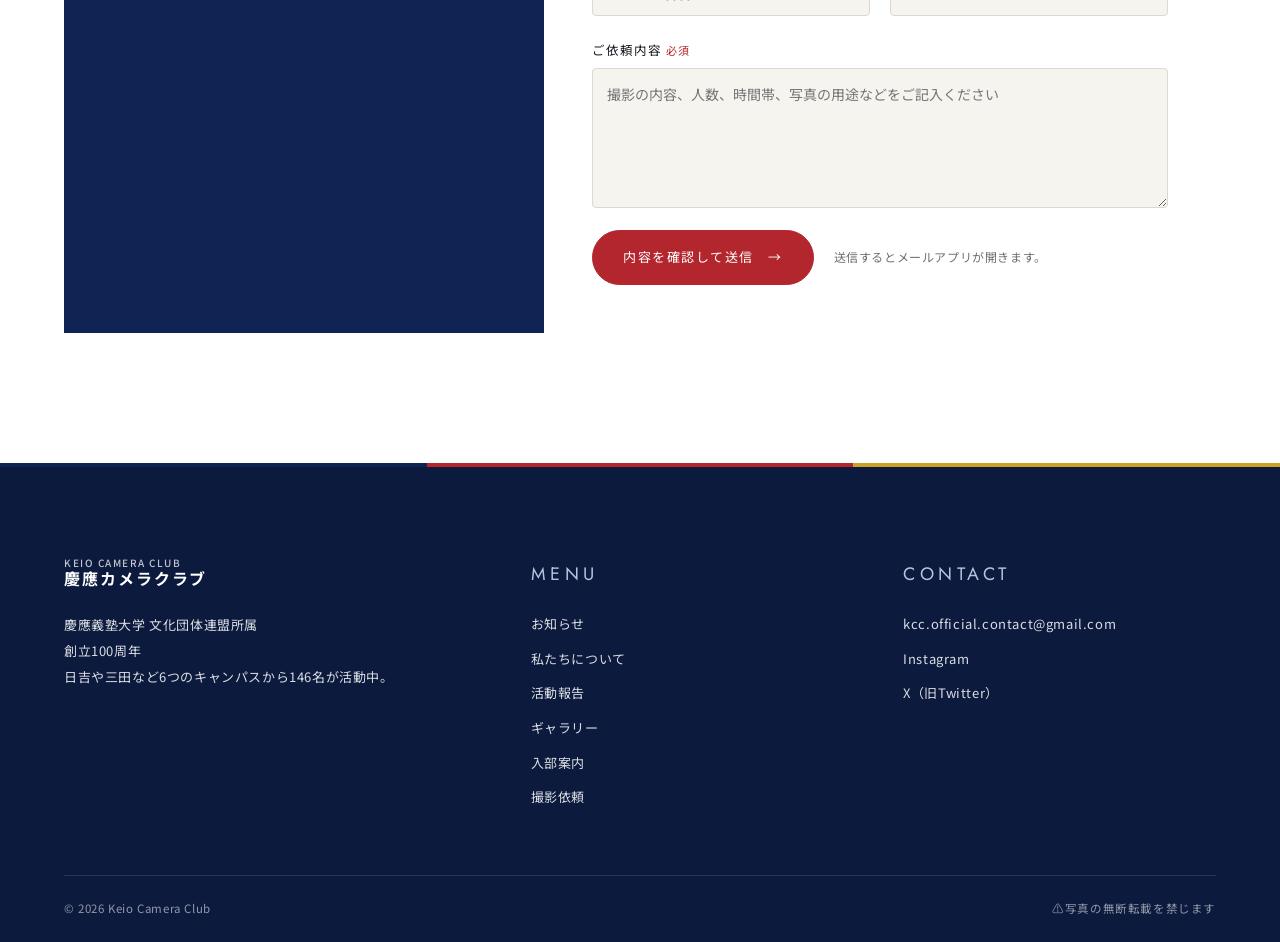
==== commit b75de048: "OGP etc" ====
--- a/index.html
+++ b/index.html
@@ -5,6 +5,14 @@
 <meta name="viewport" content="width=device-width, initial-scale=1.0">
 <title>慶應義塾大学 カメラクラブ | Keio Camera Club</title>
 <meta name="description" content="慶應義塾大学カメラクラブ（KCC）の公式ホームページ。活動報告、写真展のお知らせ、撮影依頼の受付など。">
+<meta property="og:title" content="慶應義塾大学 カメラクラブ | Keio Camera Club">
+<meta property="og:description" content="慶應義塾大学カメラクラブ（KCC）の公式ホームページ。活動報告、写真展のお知らせ、撮影依頼の受付など。">
+<meta property="og:type" content="website">
+<meta property="og:url" content="https://keio-cameraclub.com/">
+<meta property="og:image" content="https://keio-cameraclub.com/ogp.png">
+<meta property="og:site_name" content="慶應義塾大学 カメラクラブ">
+<meta property="og:locale" content="ja_JP">
+<meta name="twitter:card" content="summary_large_image">
 <link rel="icon" href="favicon.ico" sizes="any">
 <link rel="icon" href="favicon-32.png" type="image/png" sizes="32x32">
 <link rel="apple-touch-icon" href="apple-touch-icon.png">
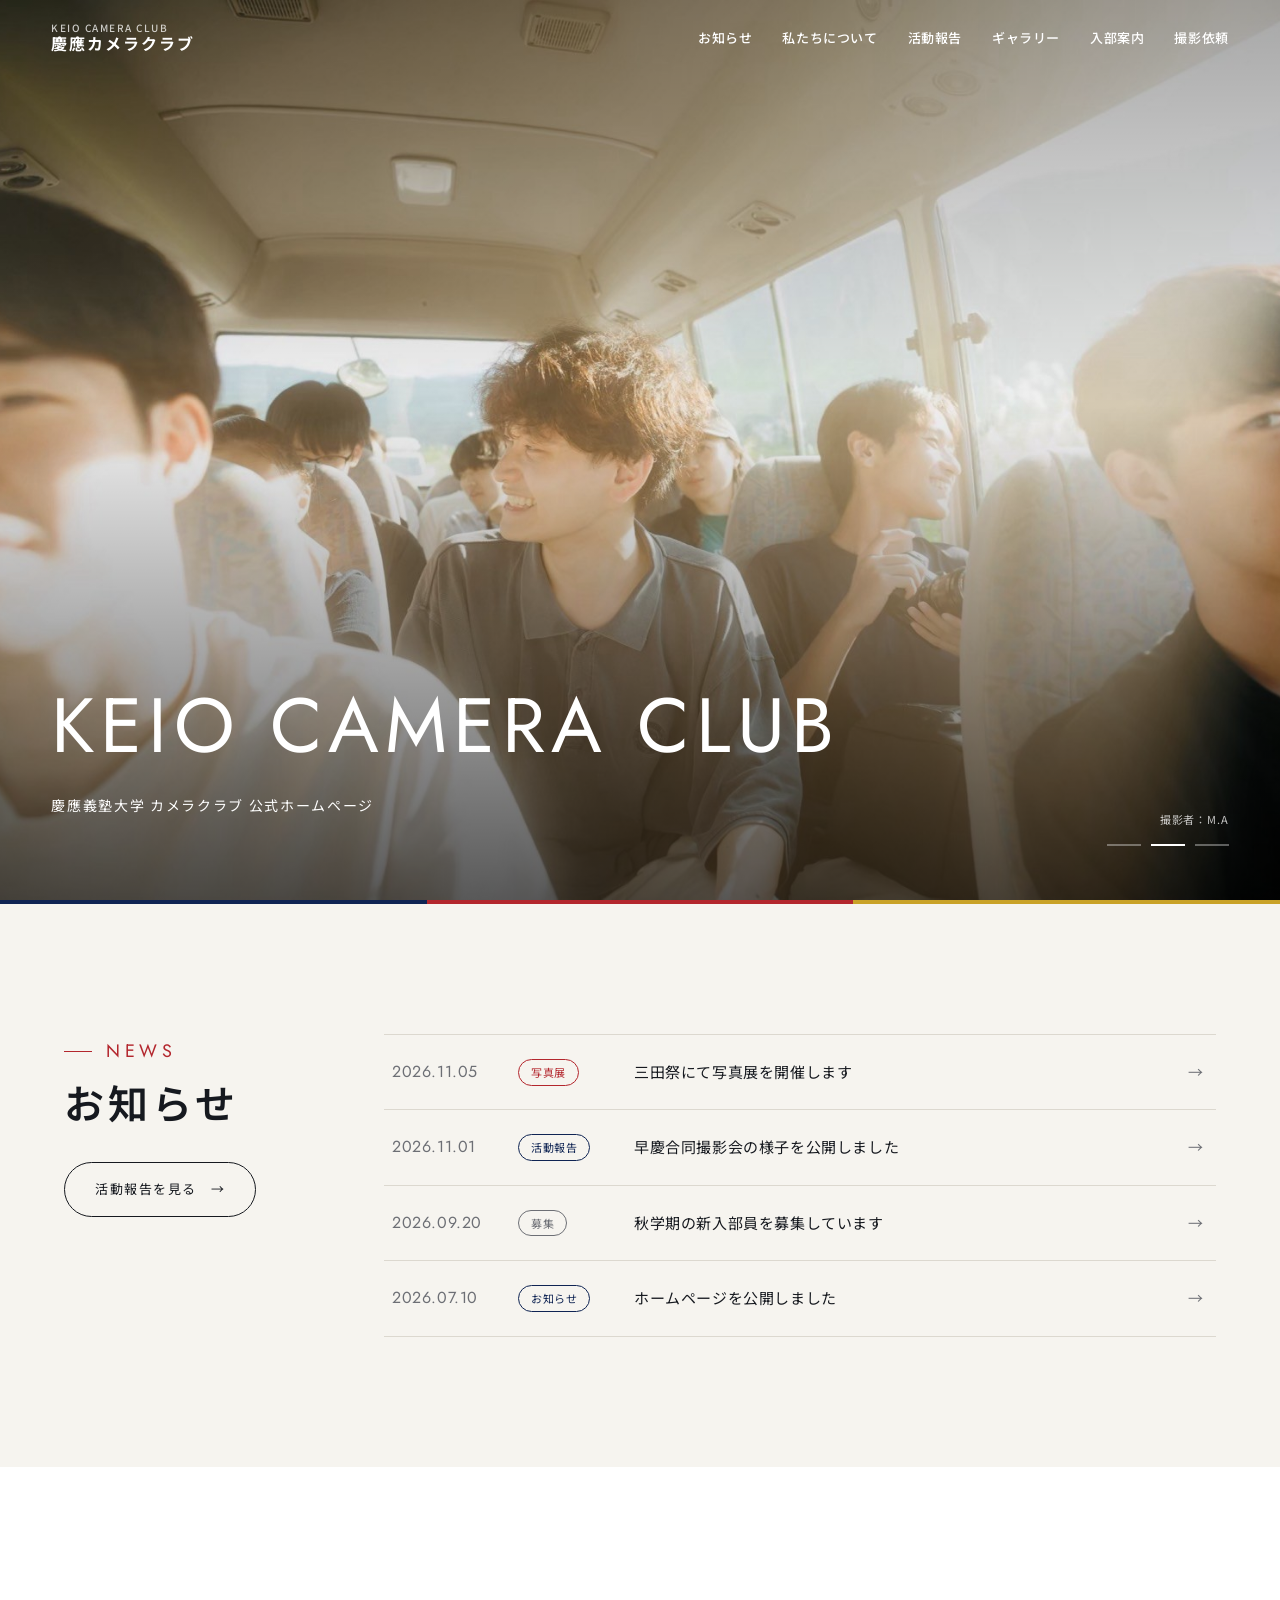
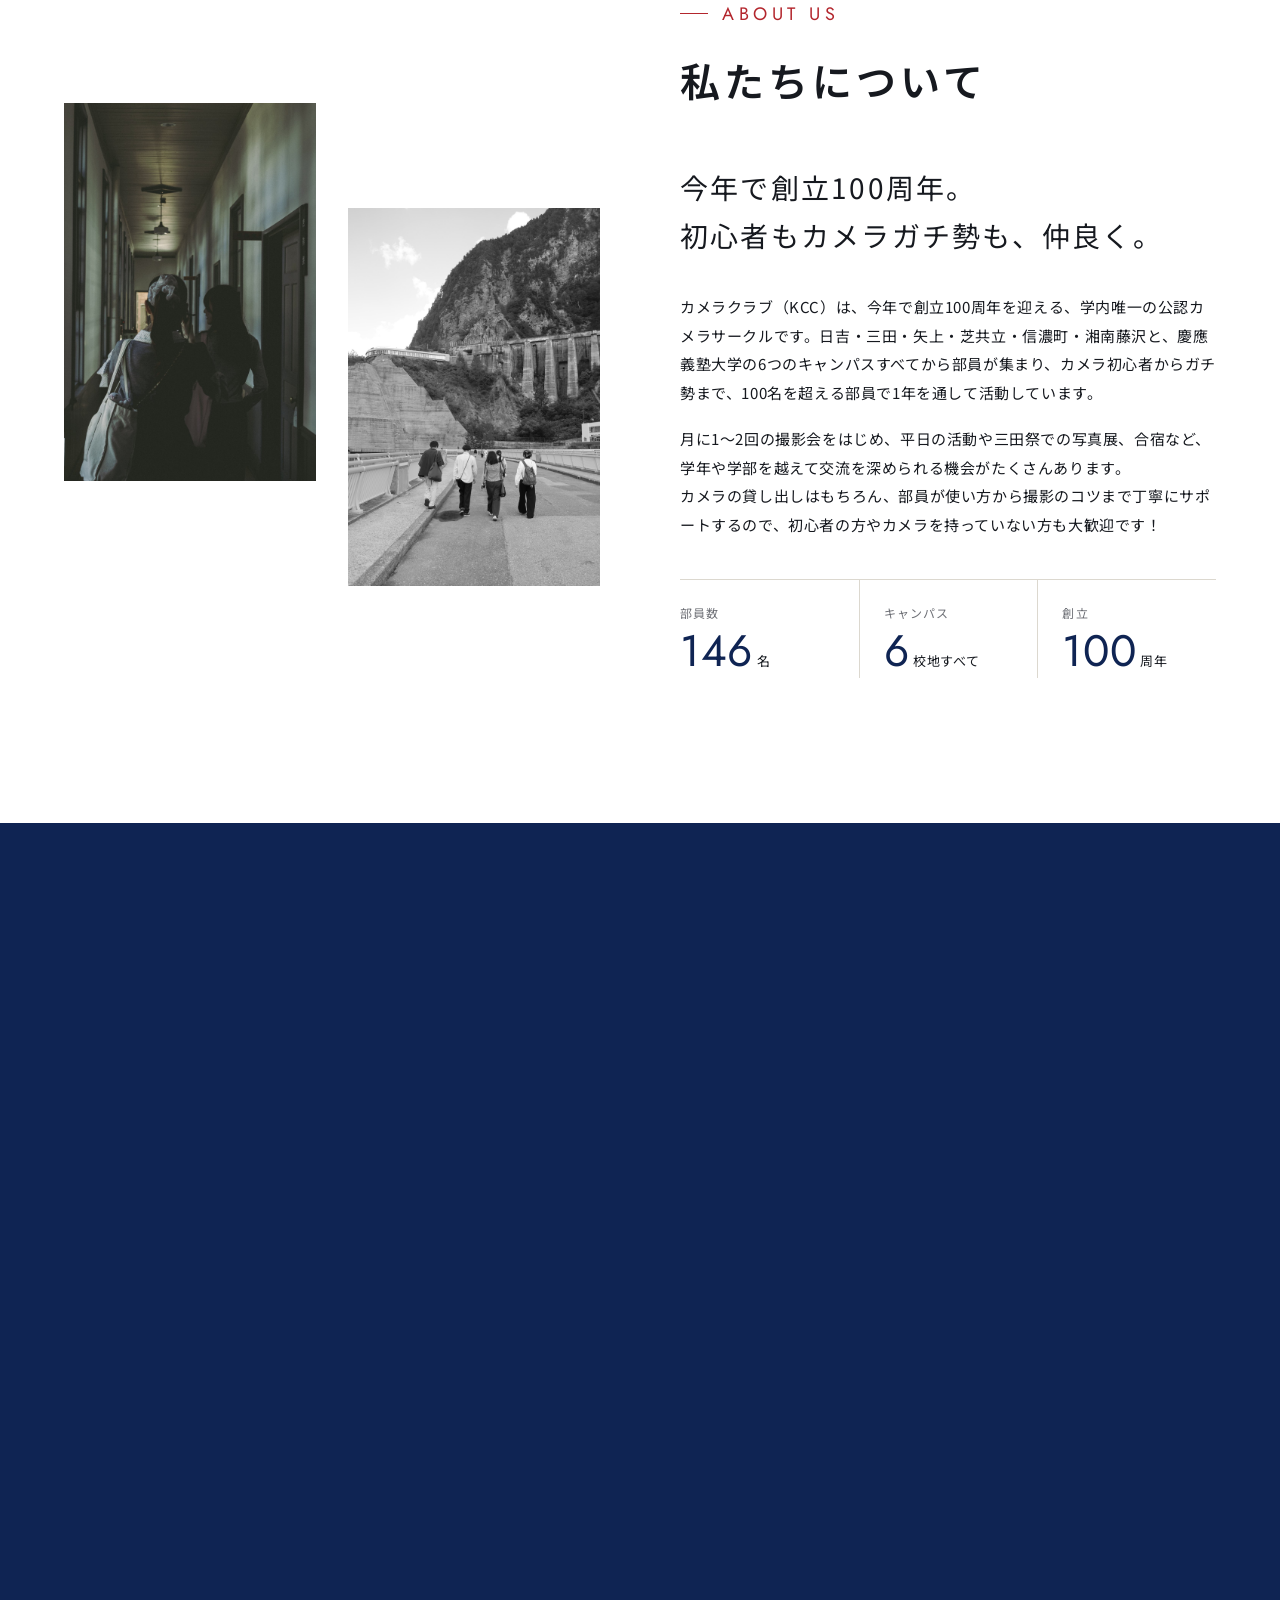
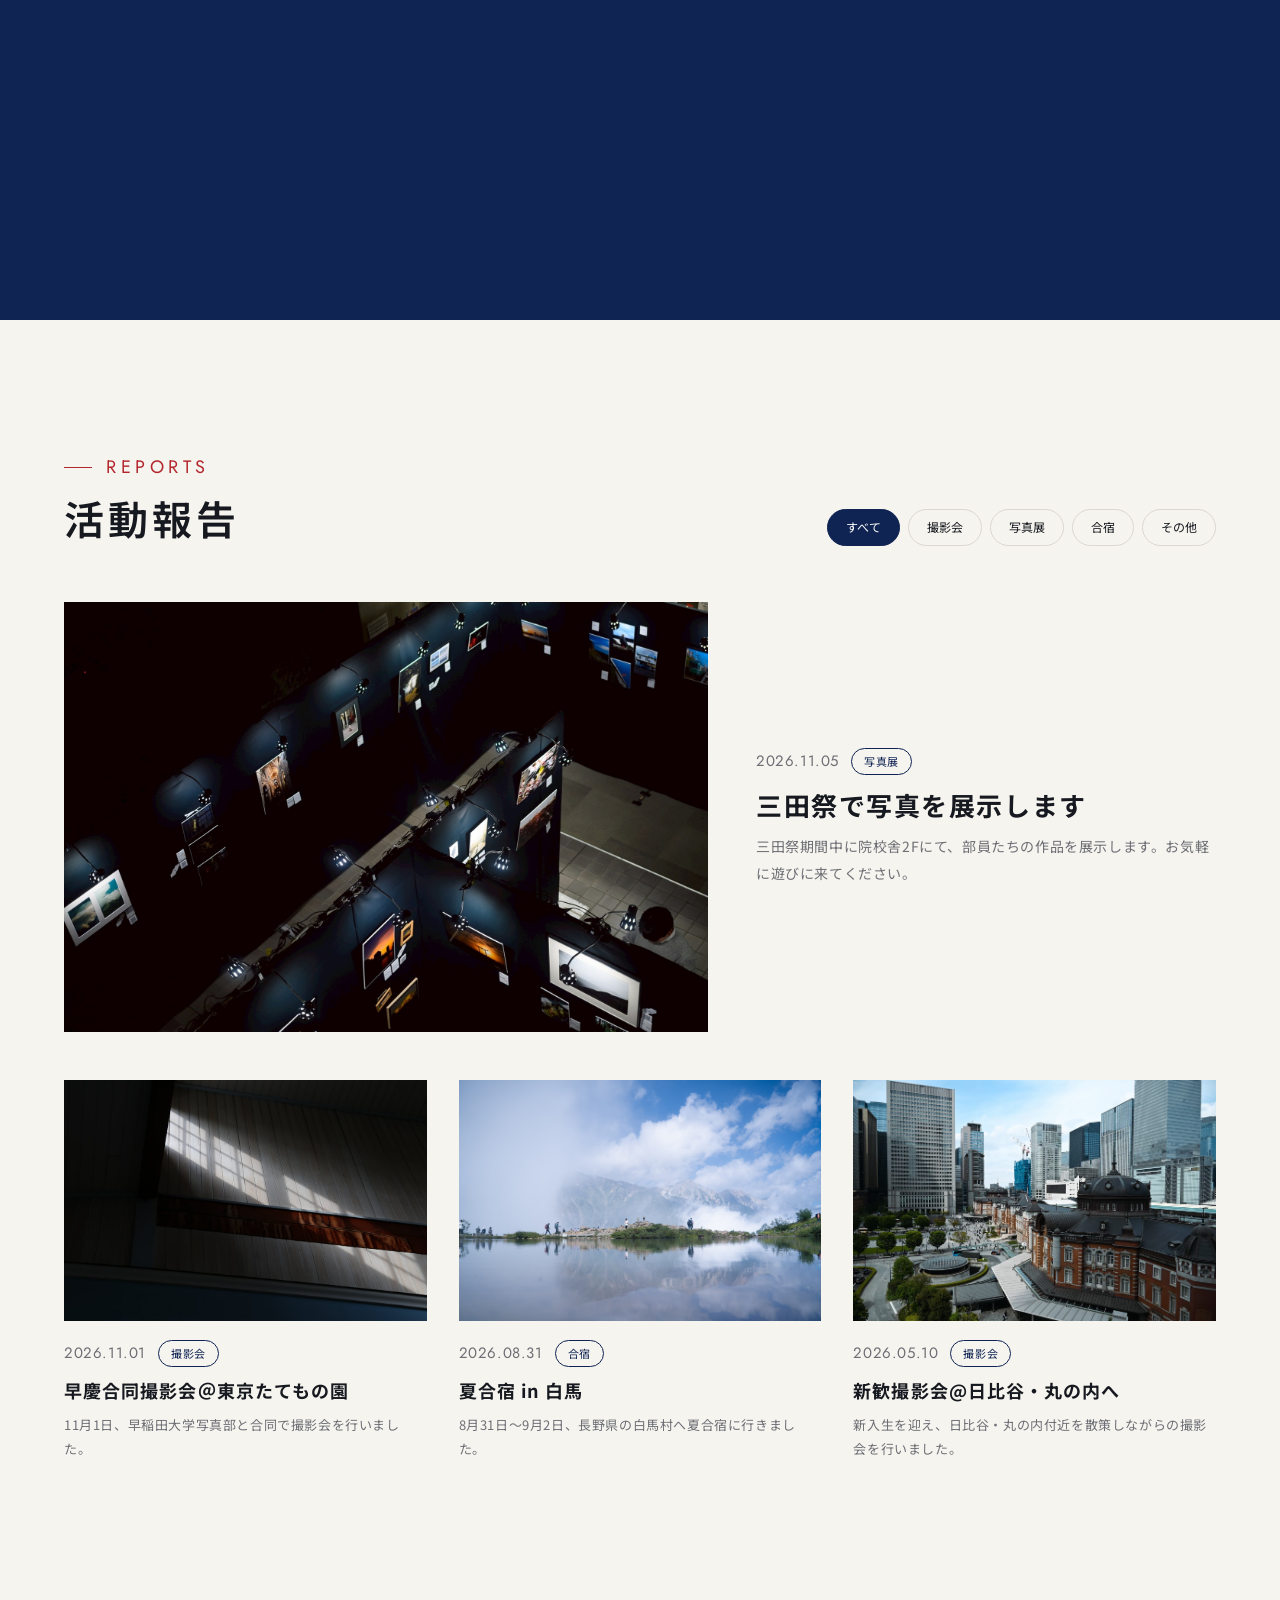
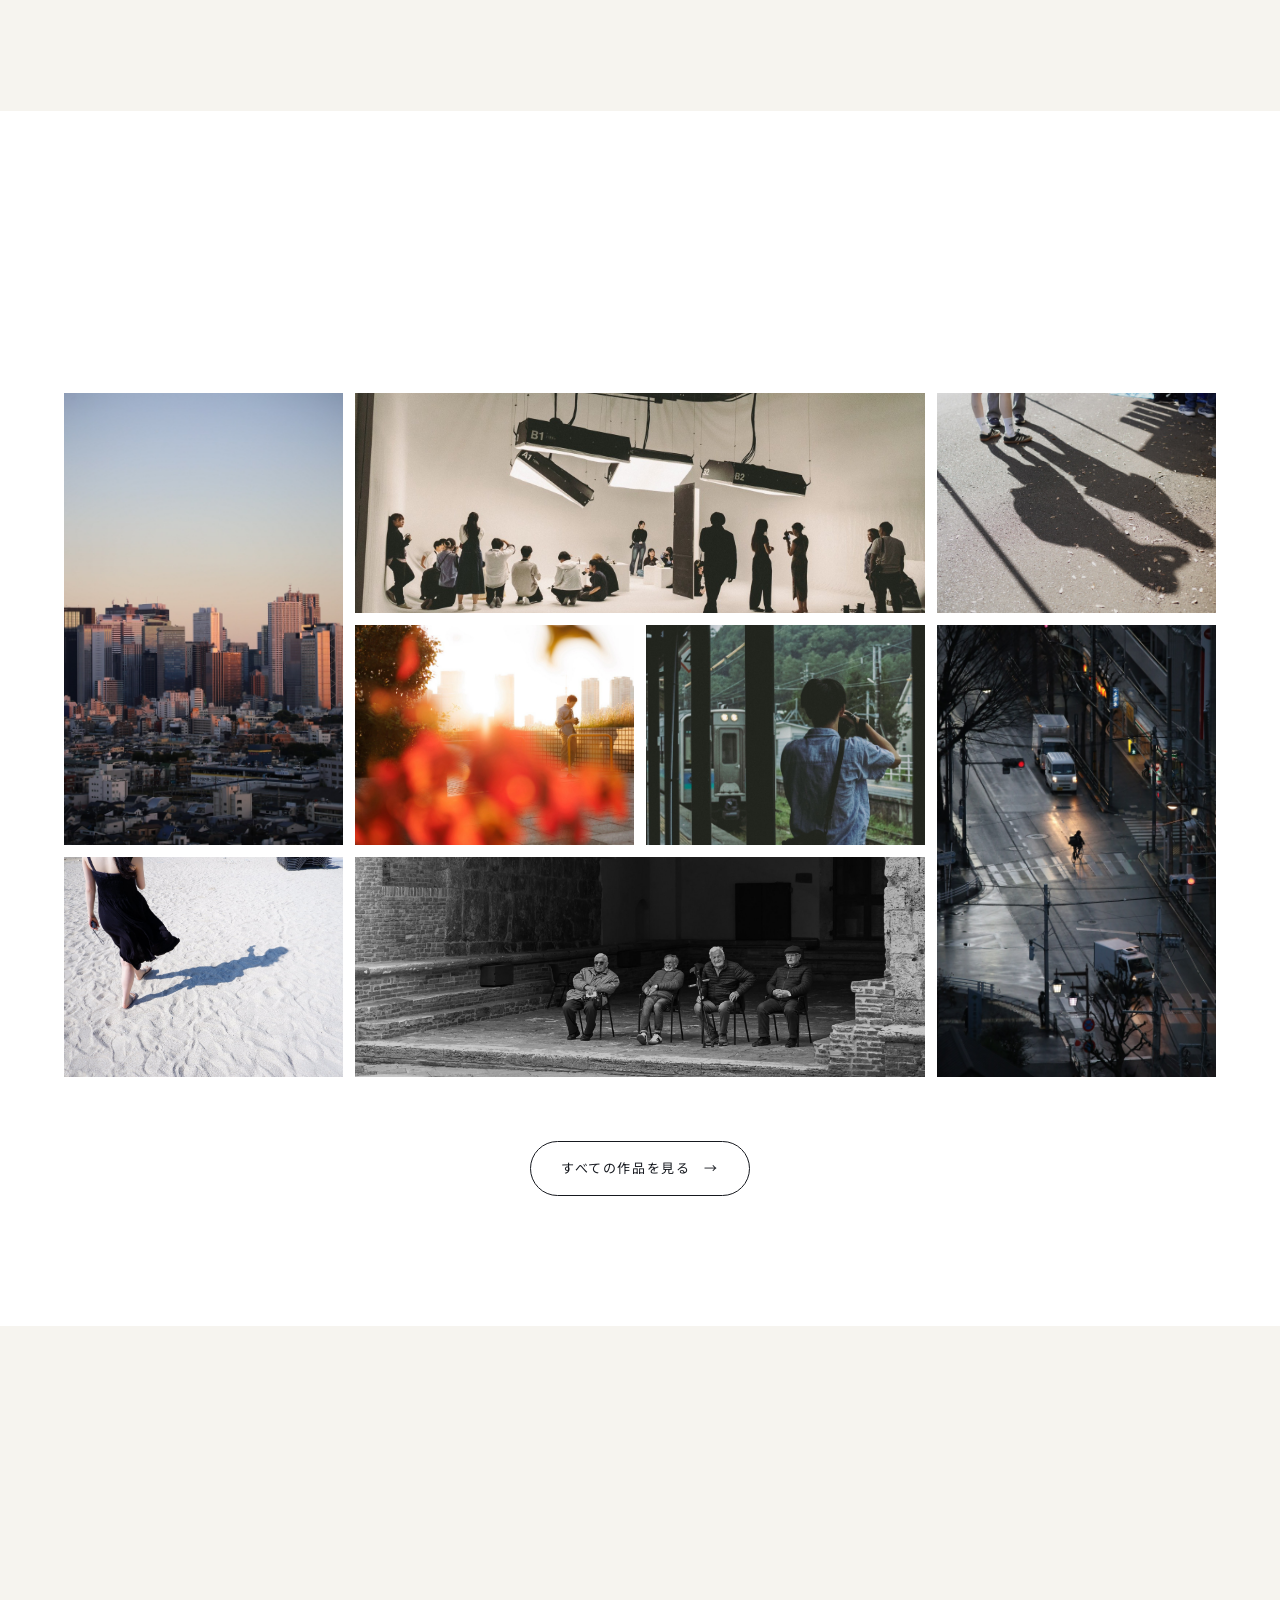
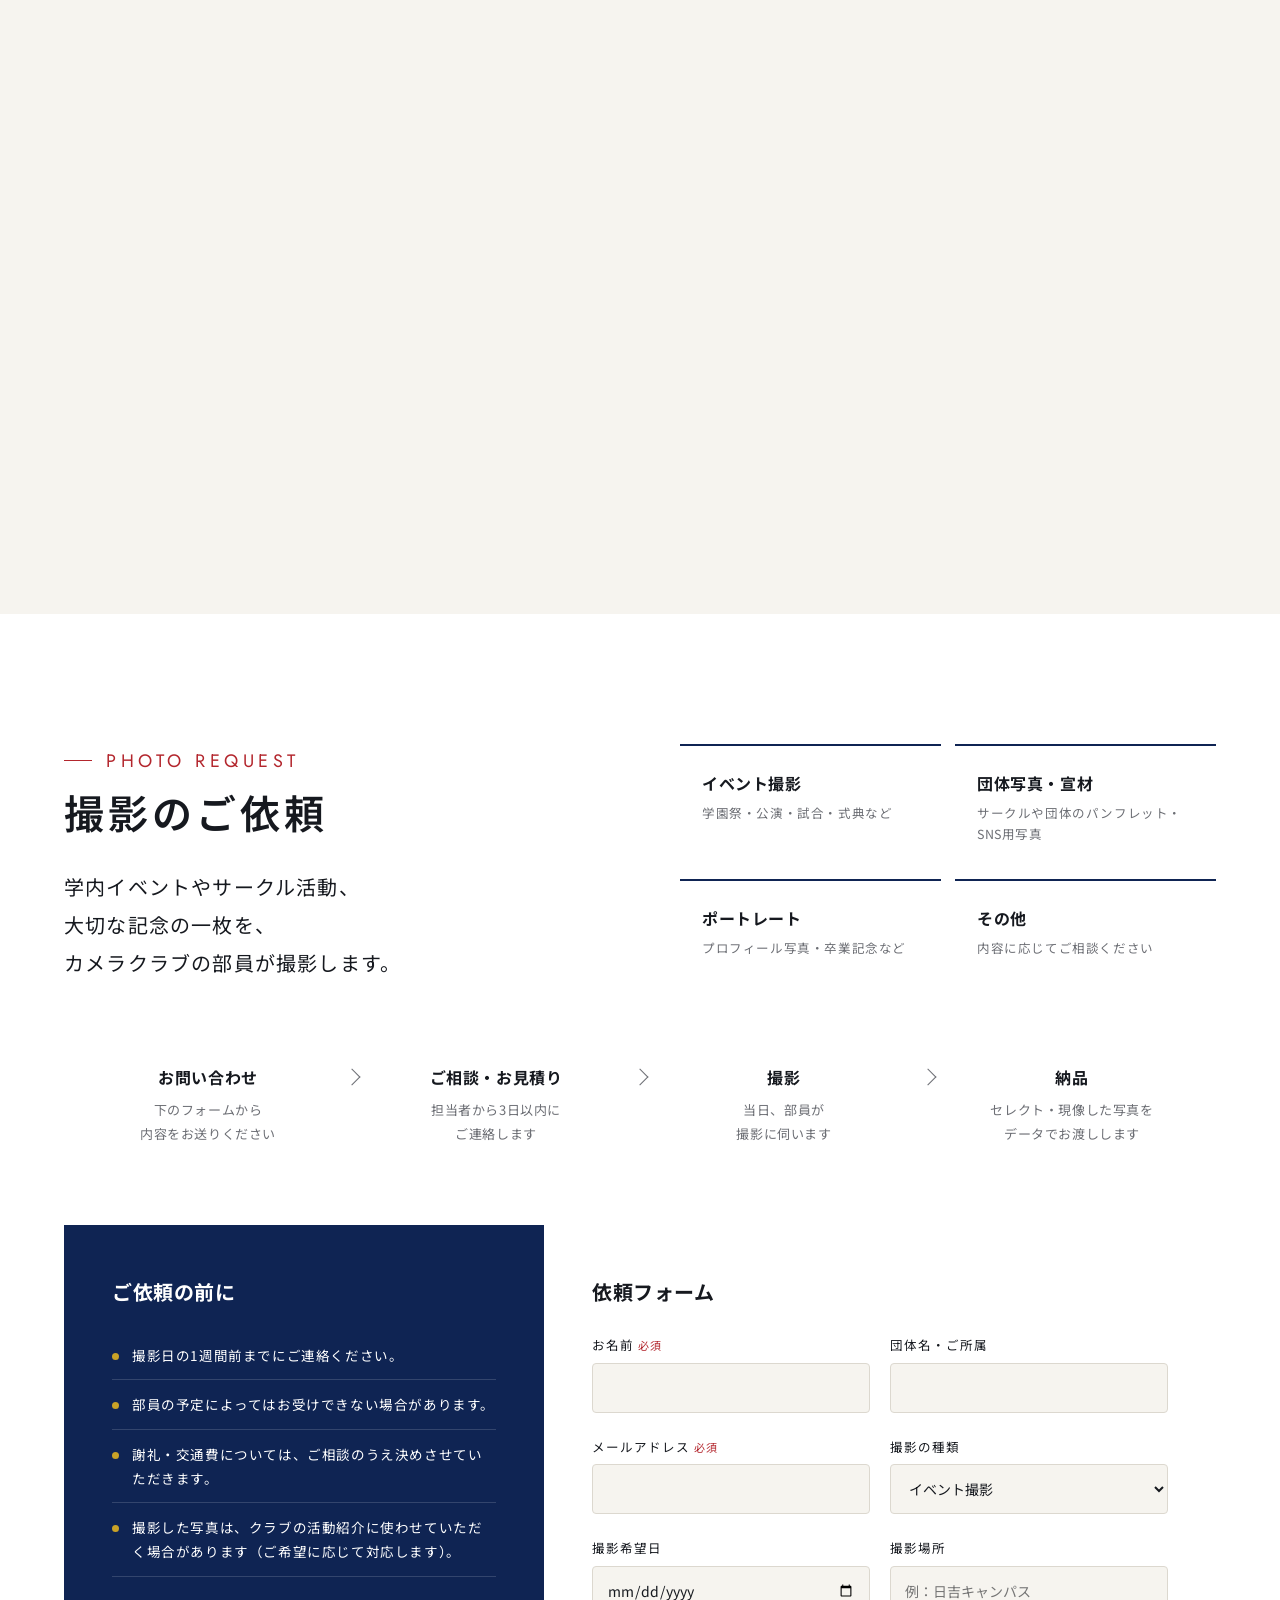
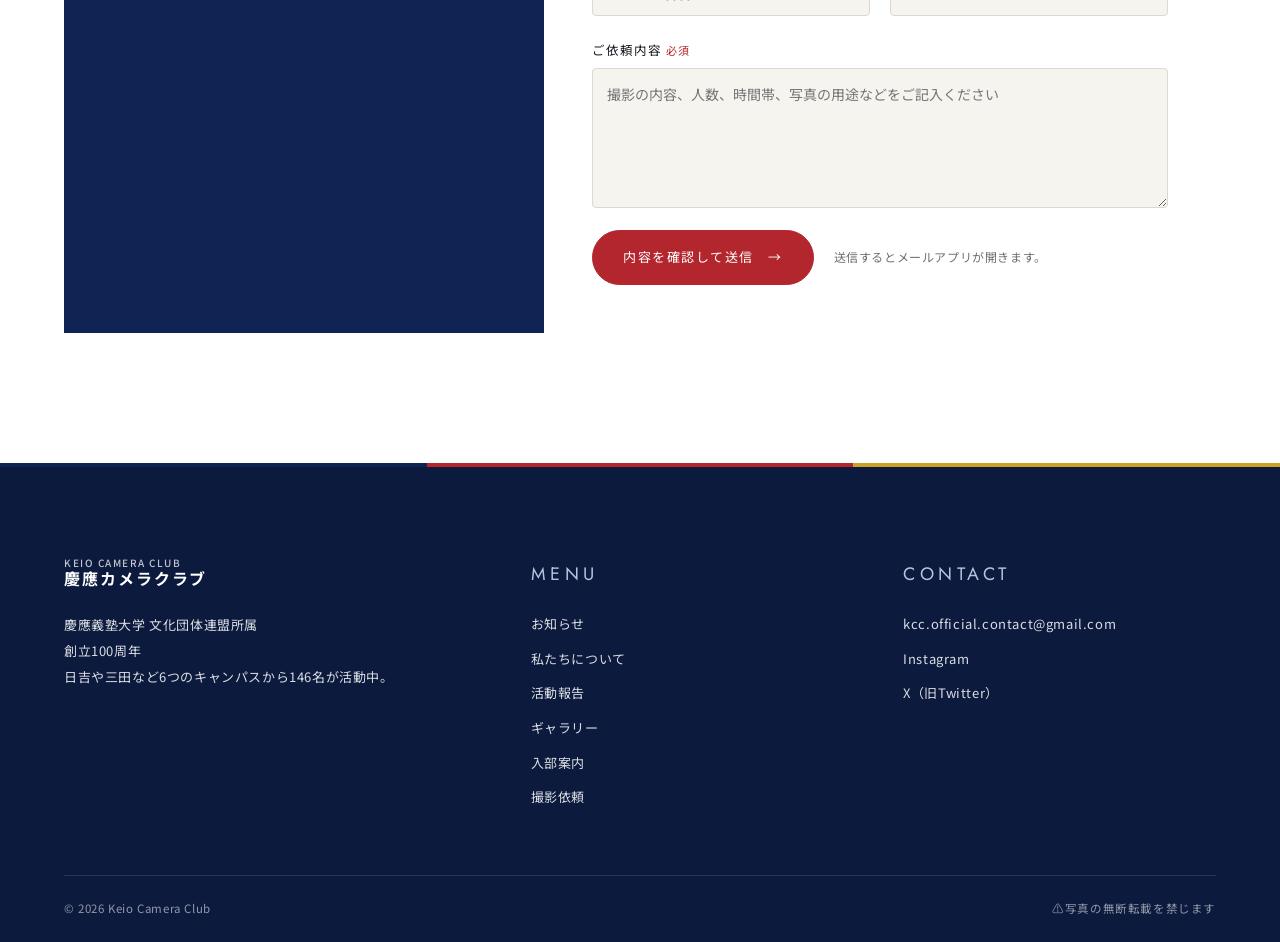
==== commit b04d7431: "sumaho bagu syuusei" ====
--- a/index.html
+++ b/index.html
@@ -9,7 +9,10 @@
 <meta property="og:description" content="慶應義塾大学カメラクラブ（KCC）の公式ホームページ。活動報告、写真展のお知らせ、撮影依頼の受付など。">
 <meta property="og:type" content="website">
 <meta property="og:url" content="https://keio-cameraclub.com/">
-<meta property="og:image" content="https://keio-cameraclub.com/ogp.png">
+<meta property="og:image" content="https://keio-cameraclub.com/ogp.png?v=2">
+<meta property="og:image:width" content="1200">
+<meta property="og:image:height" content="630">
+<meta property="og:image:type" content="image/png">
 <meta property="og:site_name" content="慶應義塾大学 カメラクラブ">
 <meta property="og:locale" content="ja_JP">
 <meta name="twitter:card" content="summary_large_image">
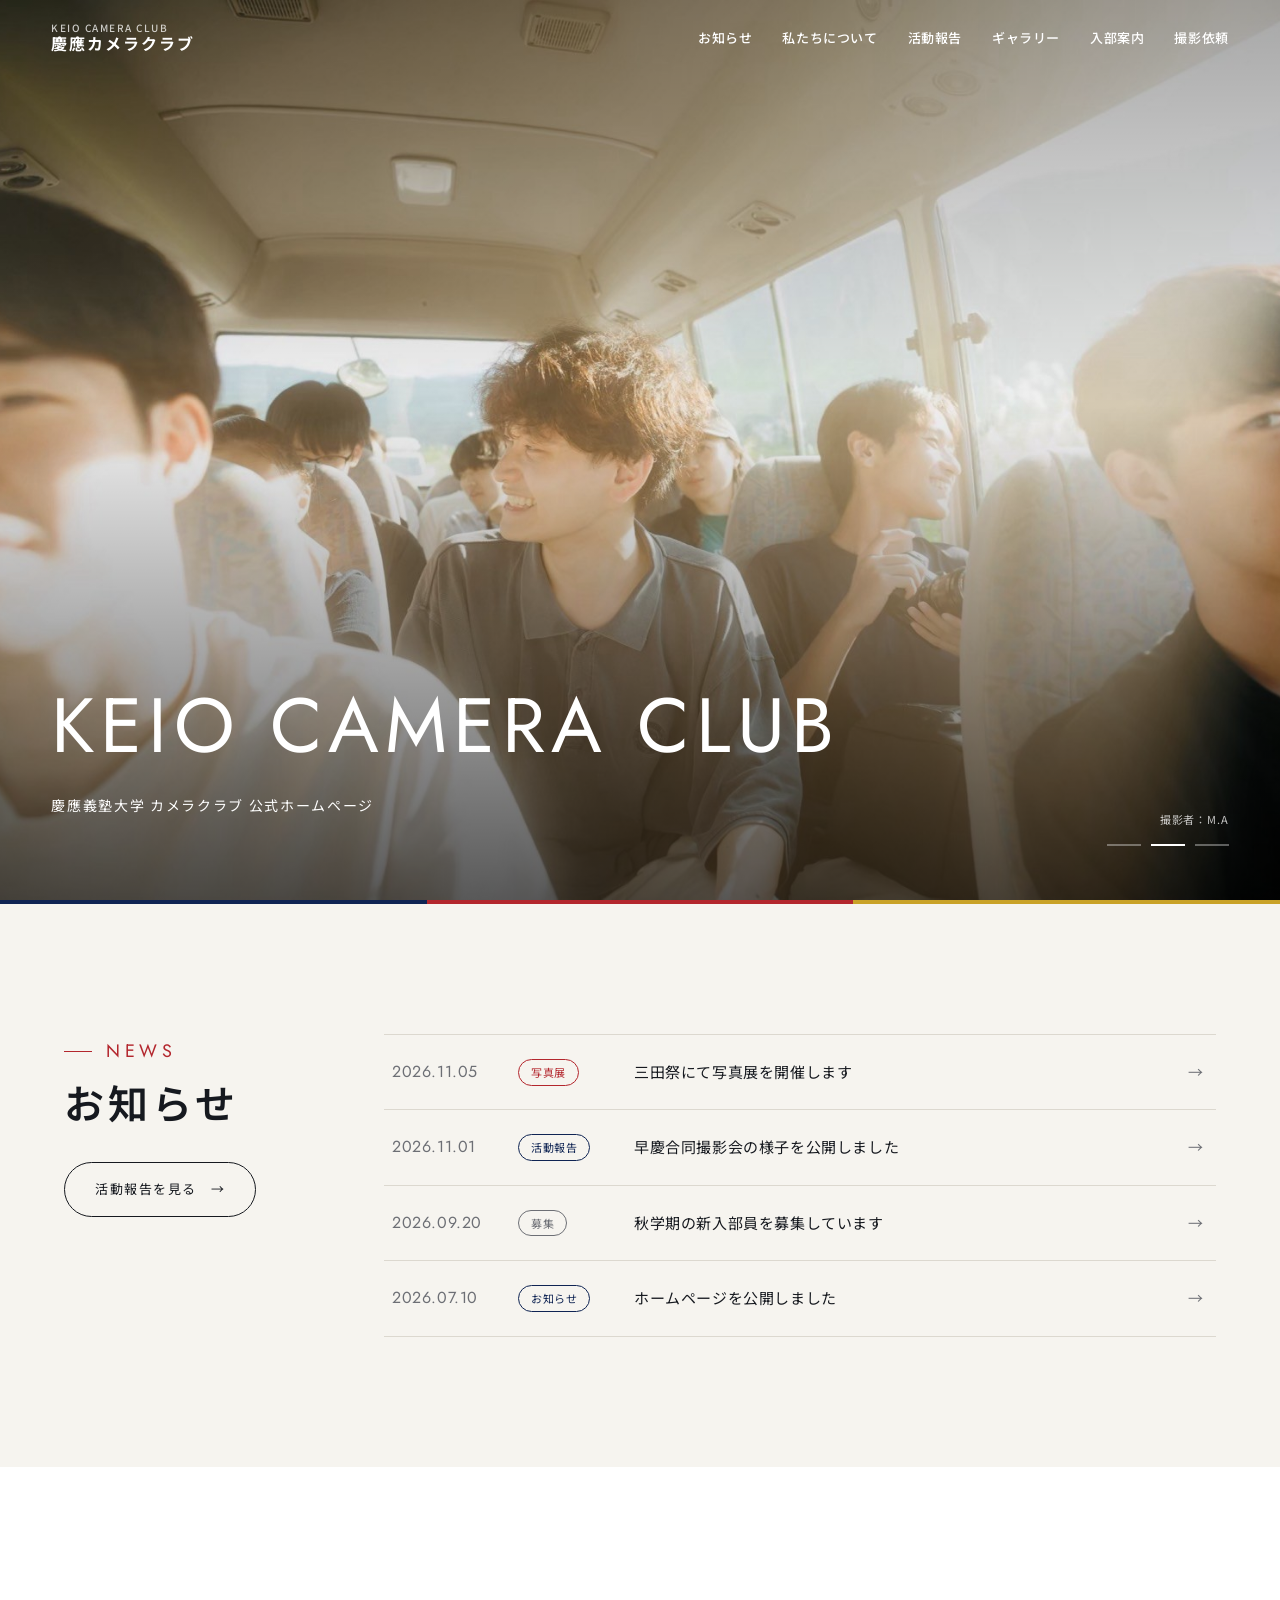
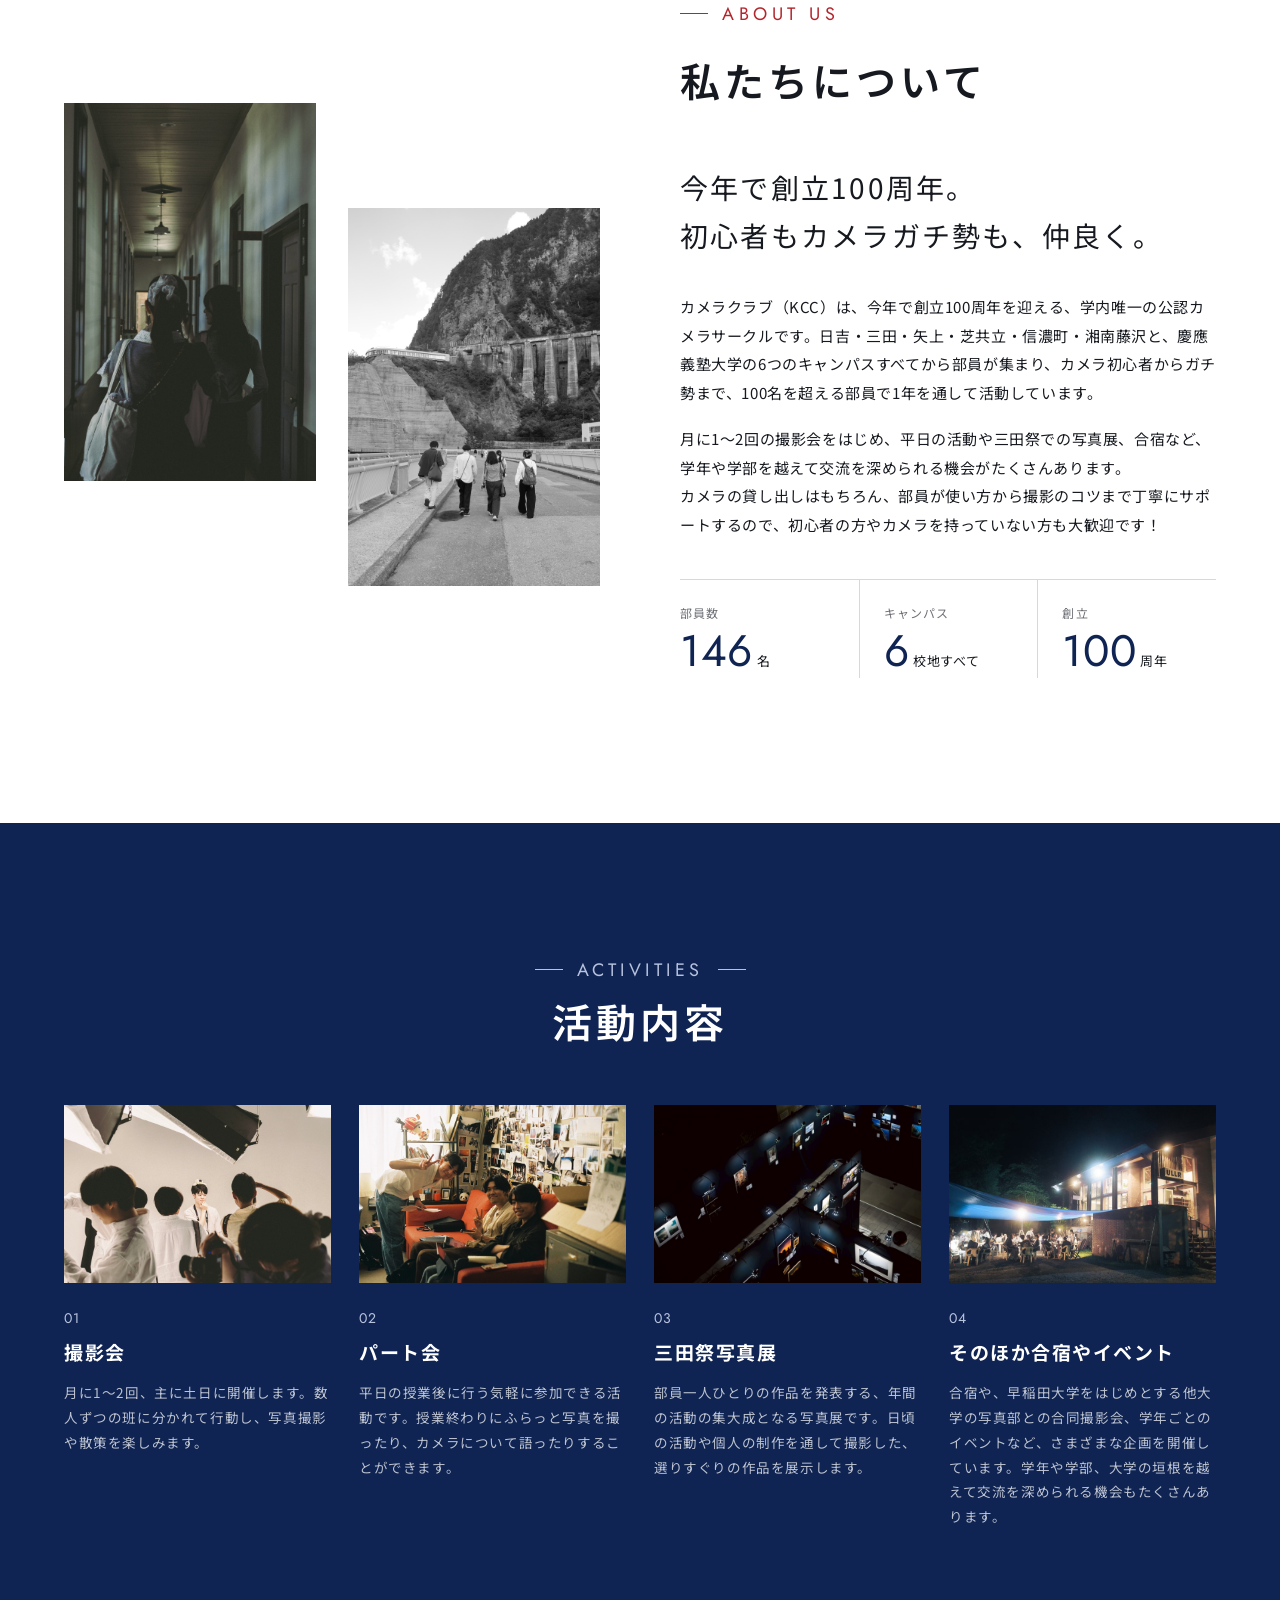
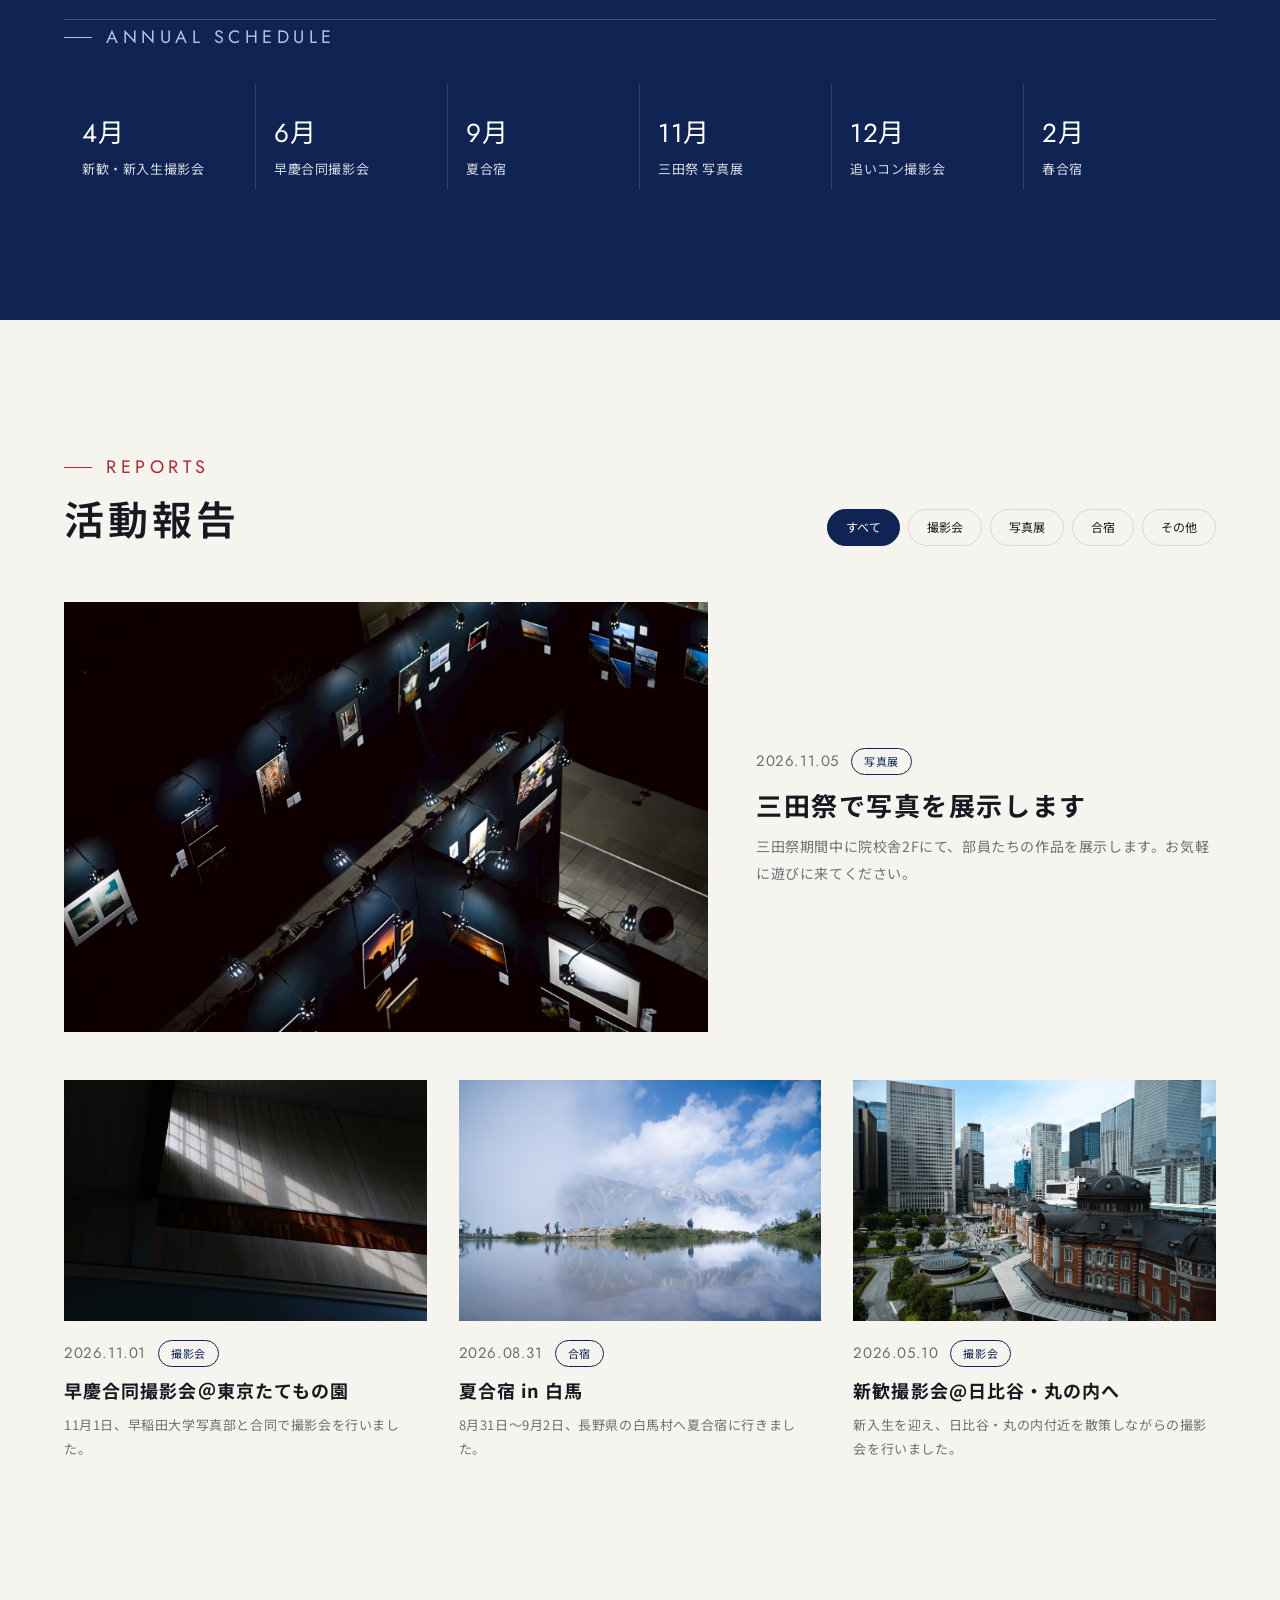
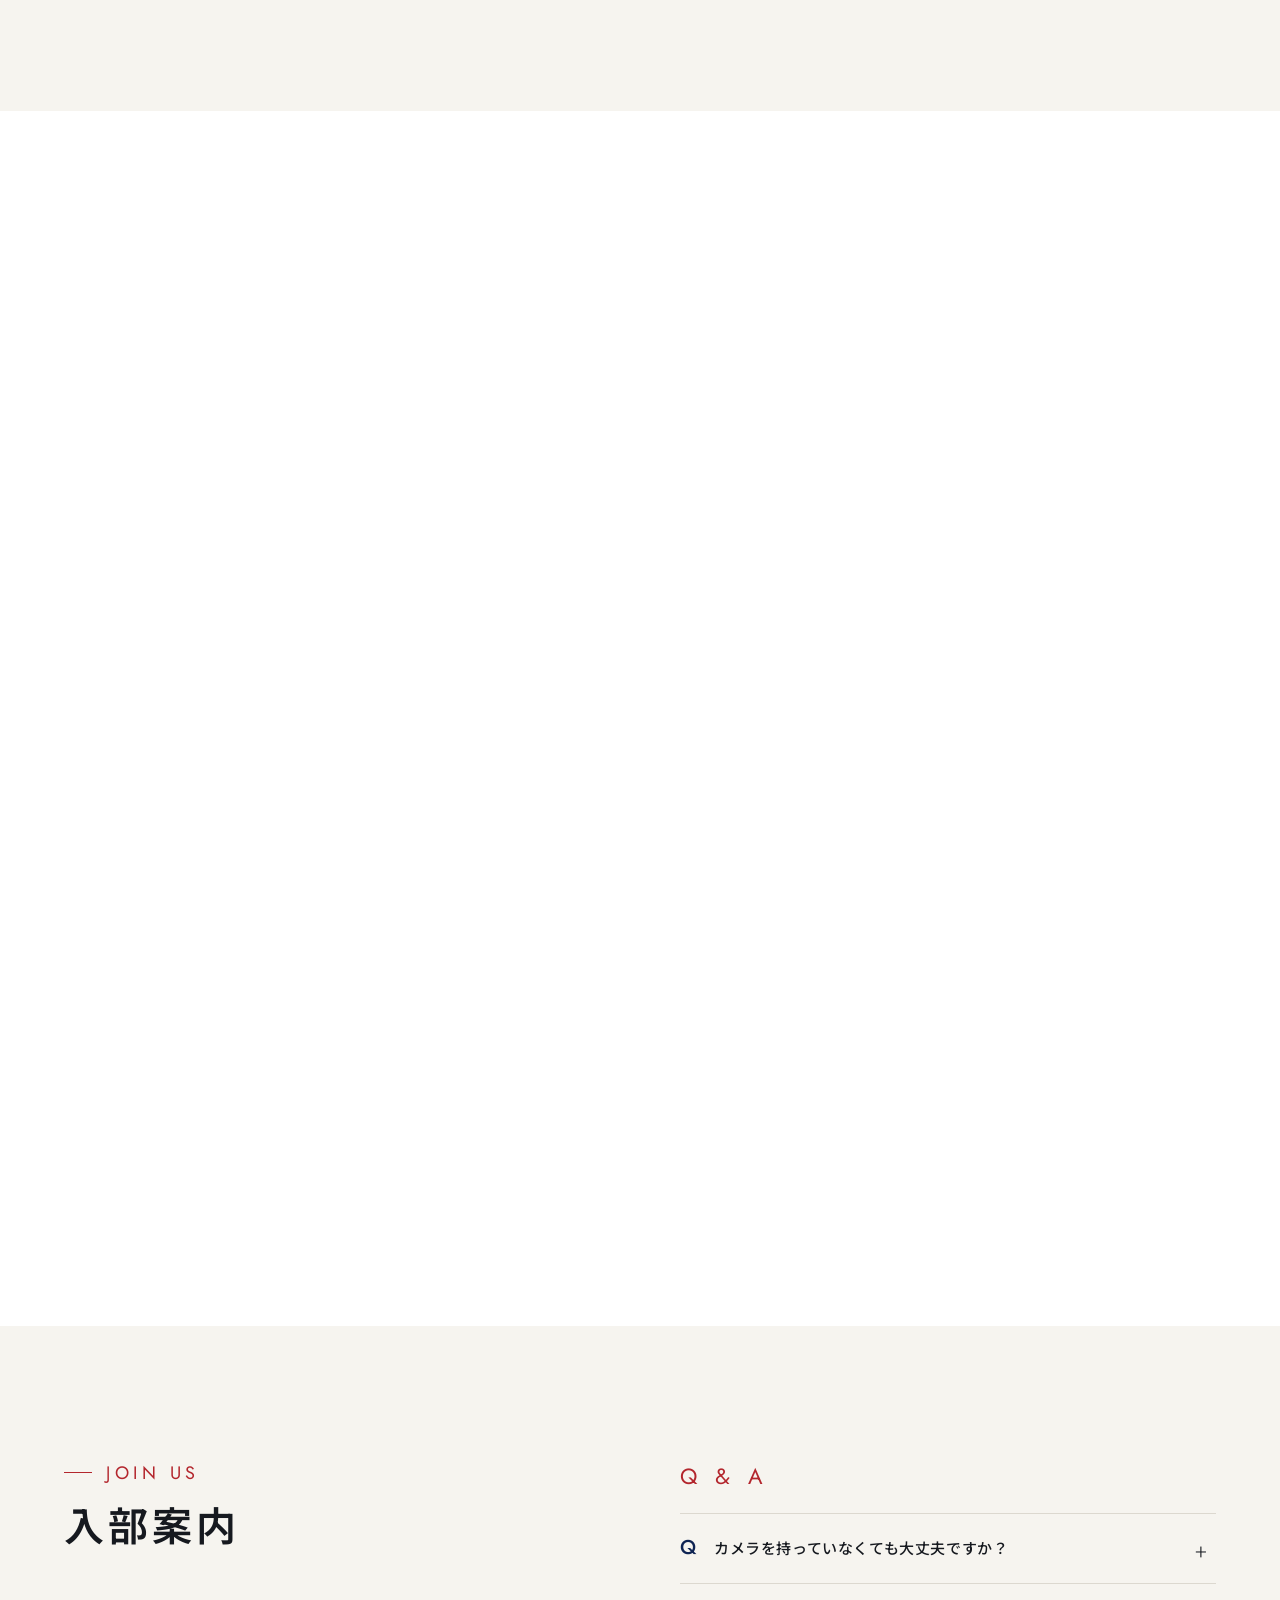
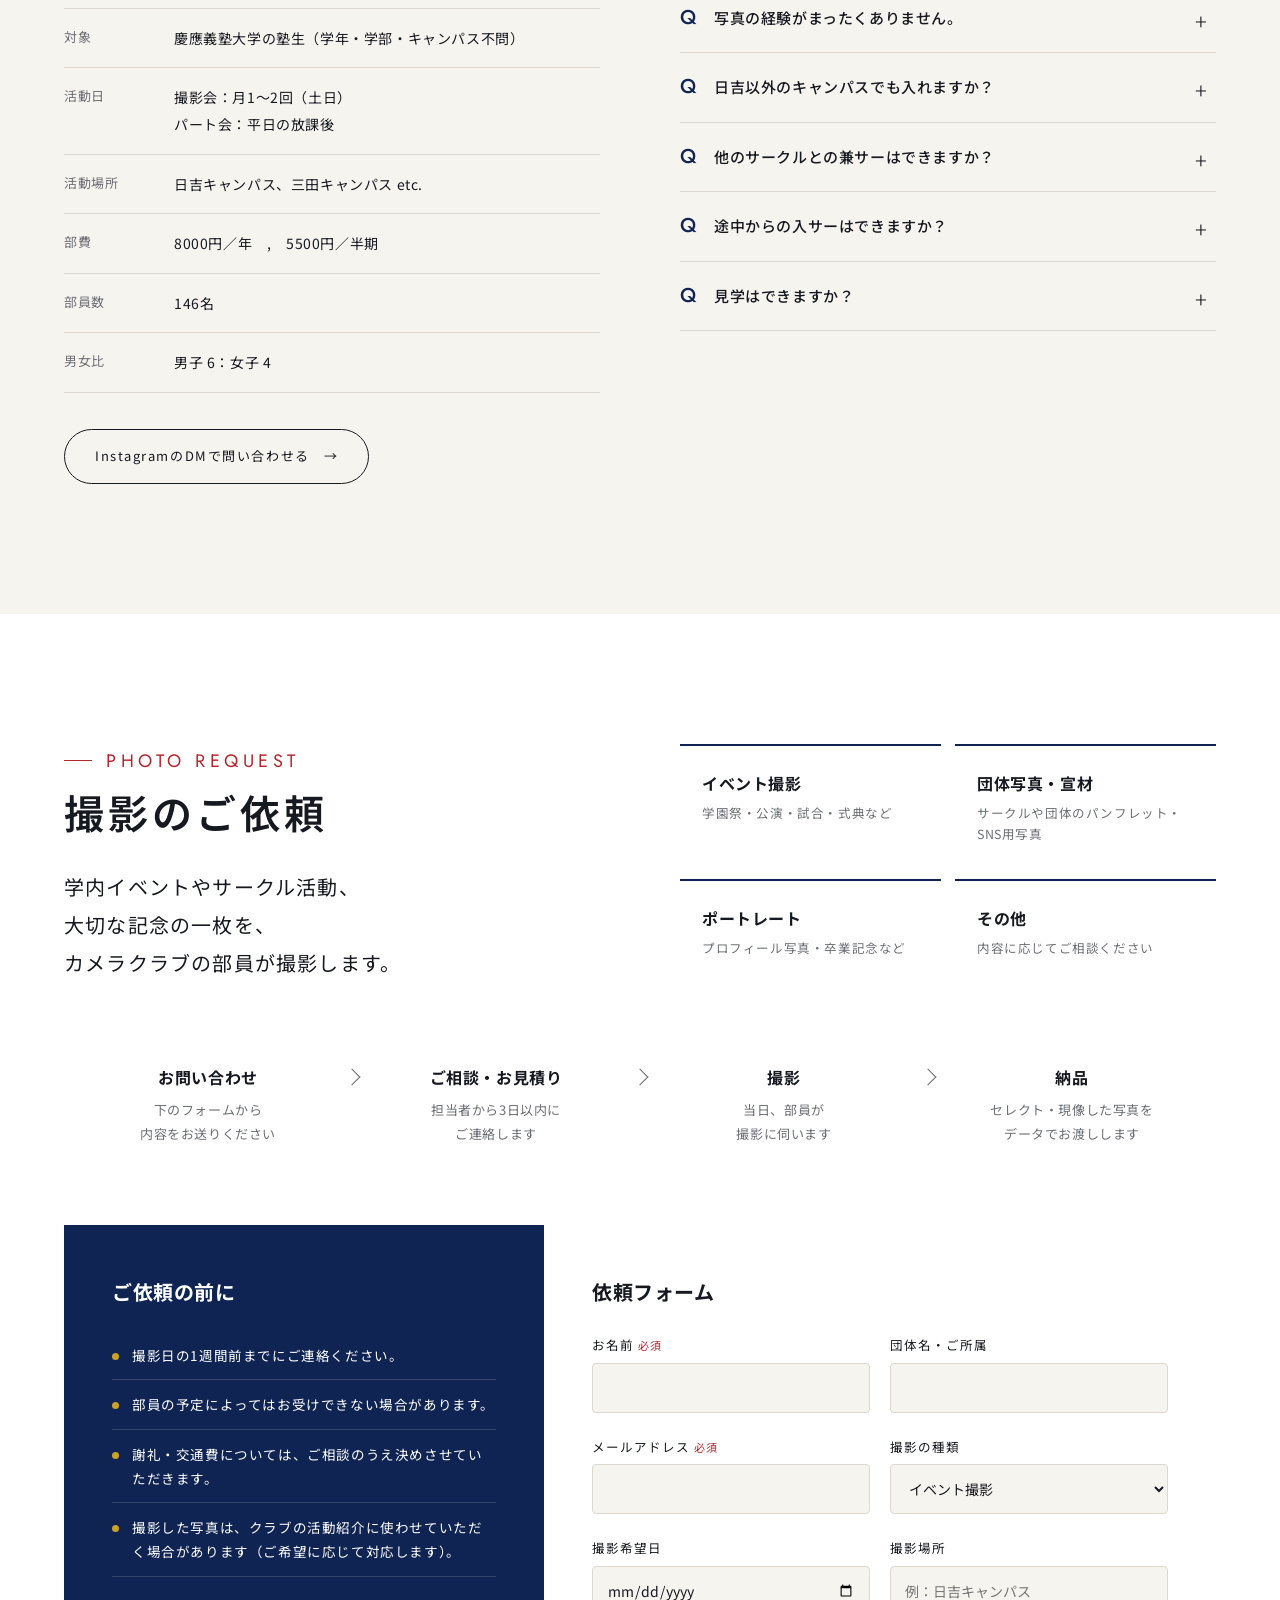
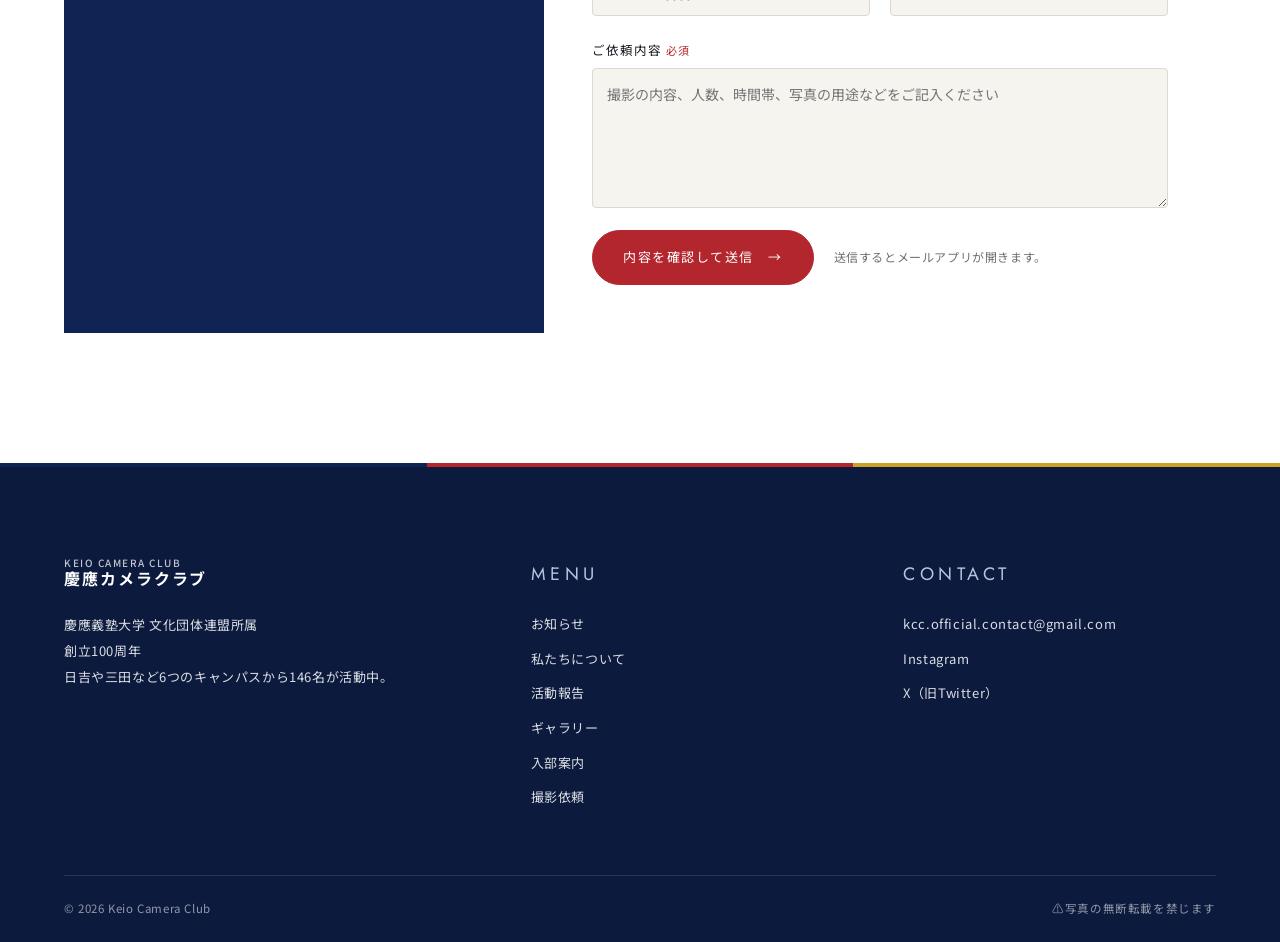
==== commit 27acec2d: "OGP→JPG" ====
--- a/index.html
+++ b/index.html
@@ -9,13 +9,14 @@
 <meta property="og:description" content="慶應義塾大学カメラクラブ（KCC）の公式ホームページ。活動報告、写真展のお知らせ、撮影依頼の受付など。">
 <meta property="og:type" content="website">
 <meta property="og:url" content="https://keio-cameraclub.com/">
-<meta property="og:image" content="https://keio-cameraclub.com/ogp.png?v=2">
+<meta property="og:image" content="https://keio-cameraclub.com/ogp.jpg">
 <meta property="og:image:width" content="1200">
 <meta property="og:image:height" content="630">
-<meta property="og:image:type" content="image/png">
+<meta property="og:image:type" content="image/jpeg">
 <meta property="og:site_name" content="慶應義塾大学 カメラクラブ">
 <meta property="og:locale" content="ja_JP">
 <meta name="twitter:card" content="summary_large_image">
+<meta name="twitter:image" content="https://keio-cameraclub.com/ogp.jpg">
 <link rel="icon" href="favicon.ico" sizes="any">
 <link rel="icon" href="favicon-32.png" type="image/png" sizes="32x32">
 <link rel="apple-touch-icon" href="apple-touch-icon.png">
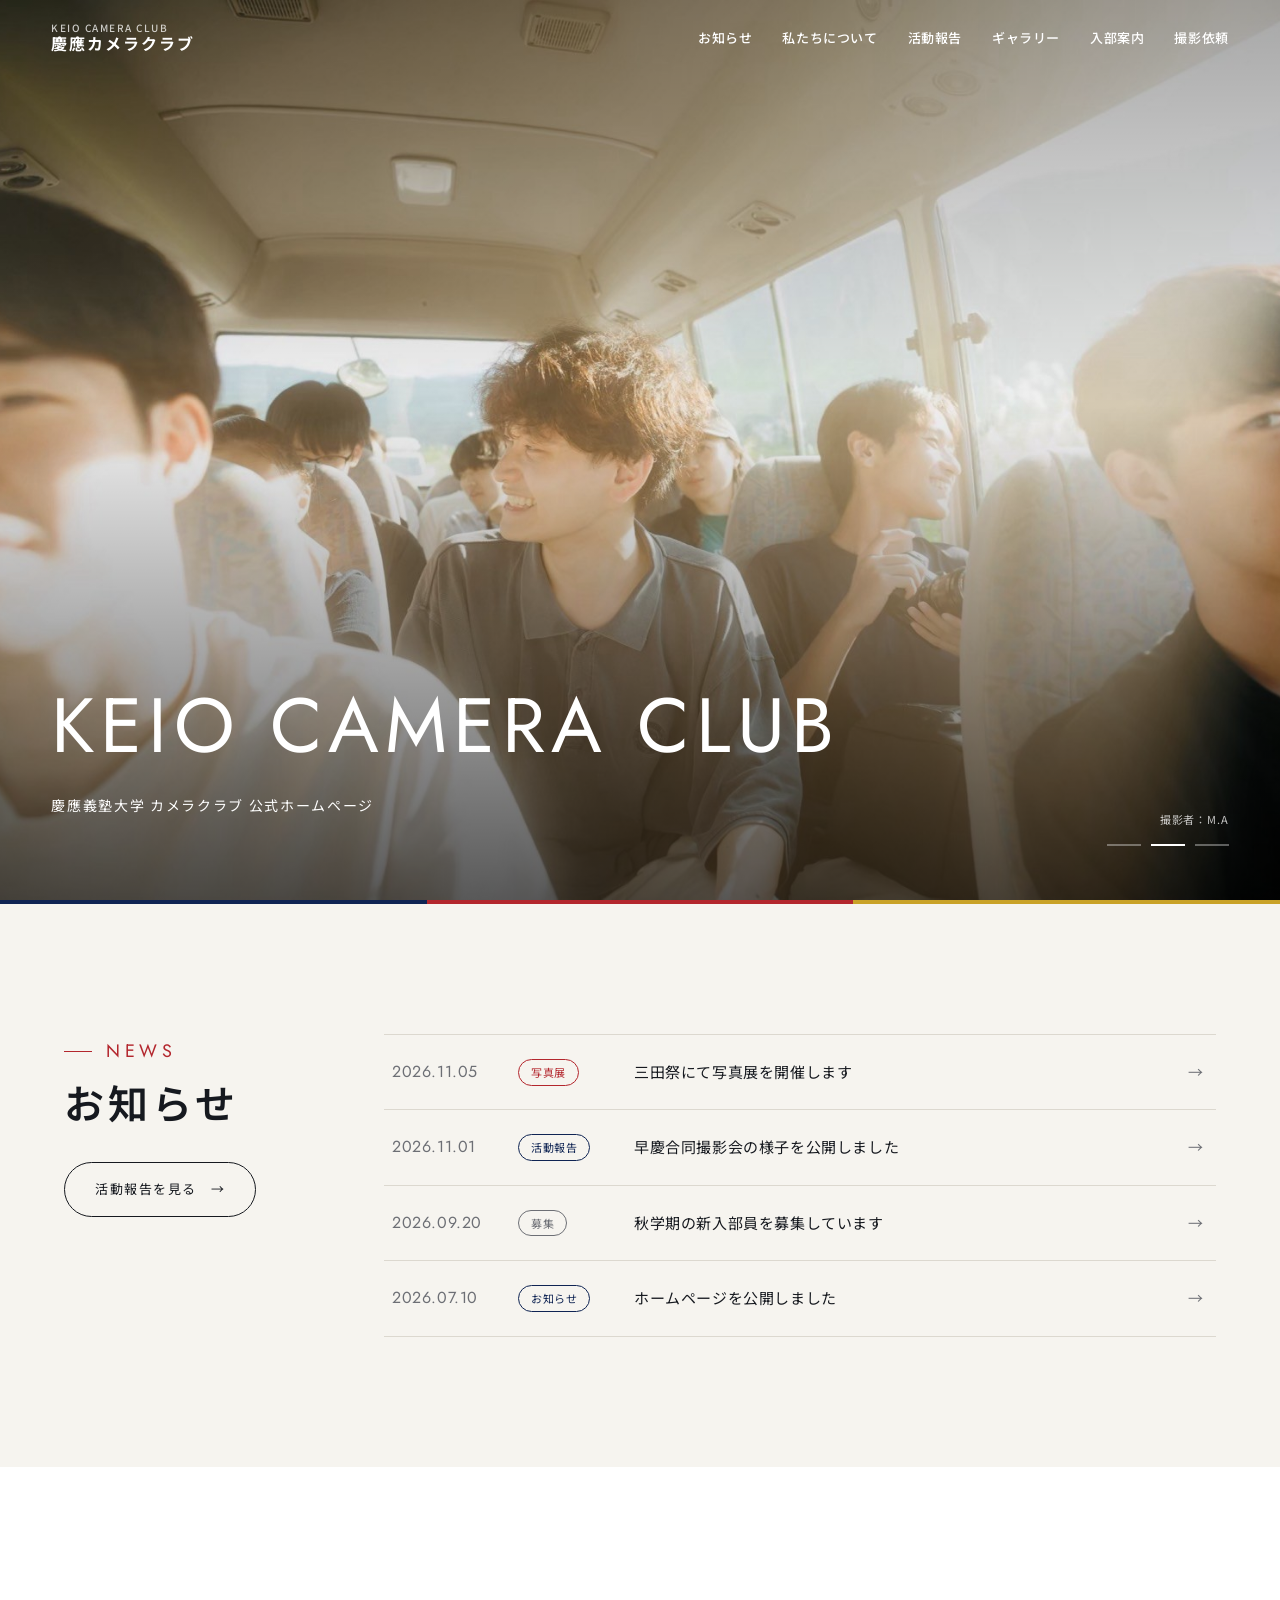
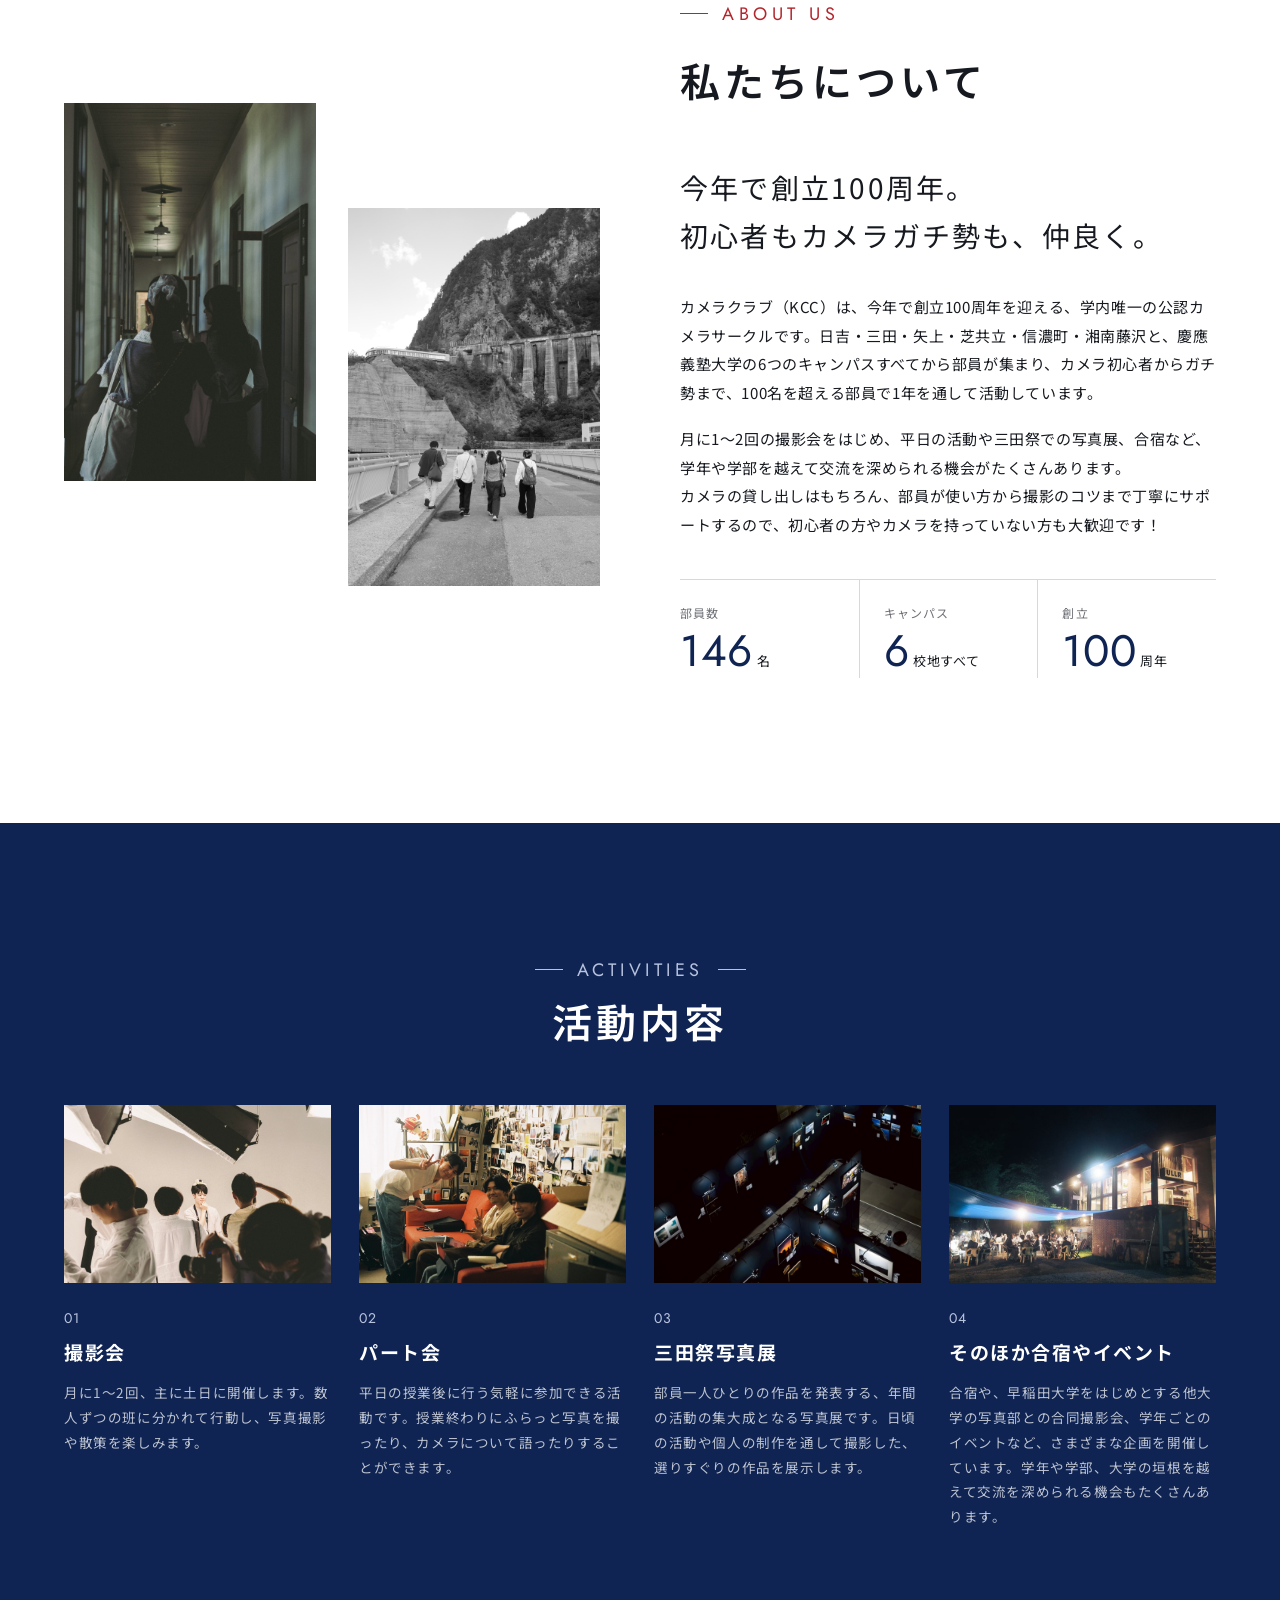
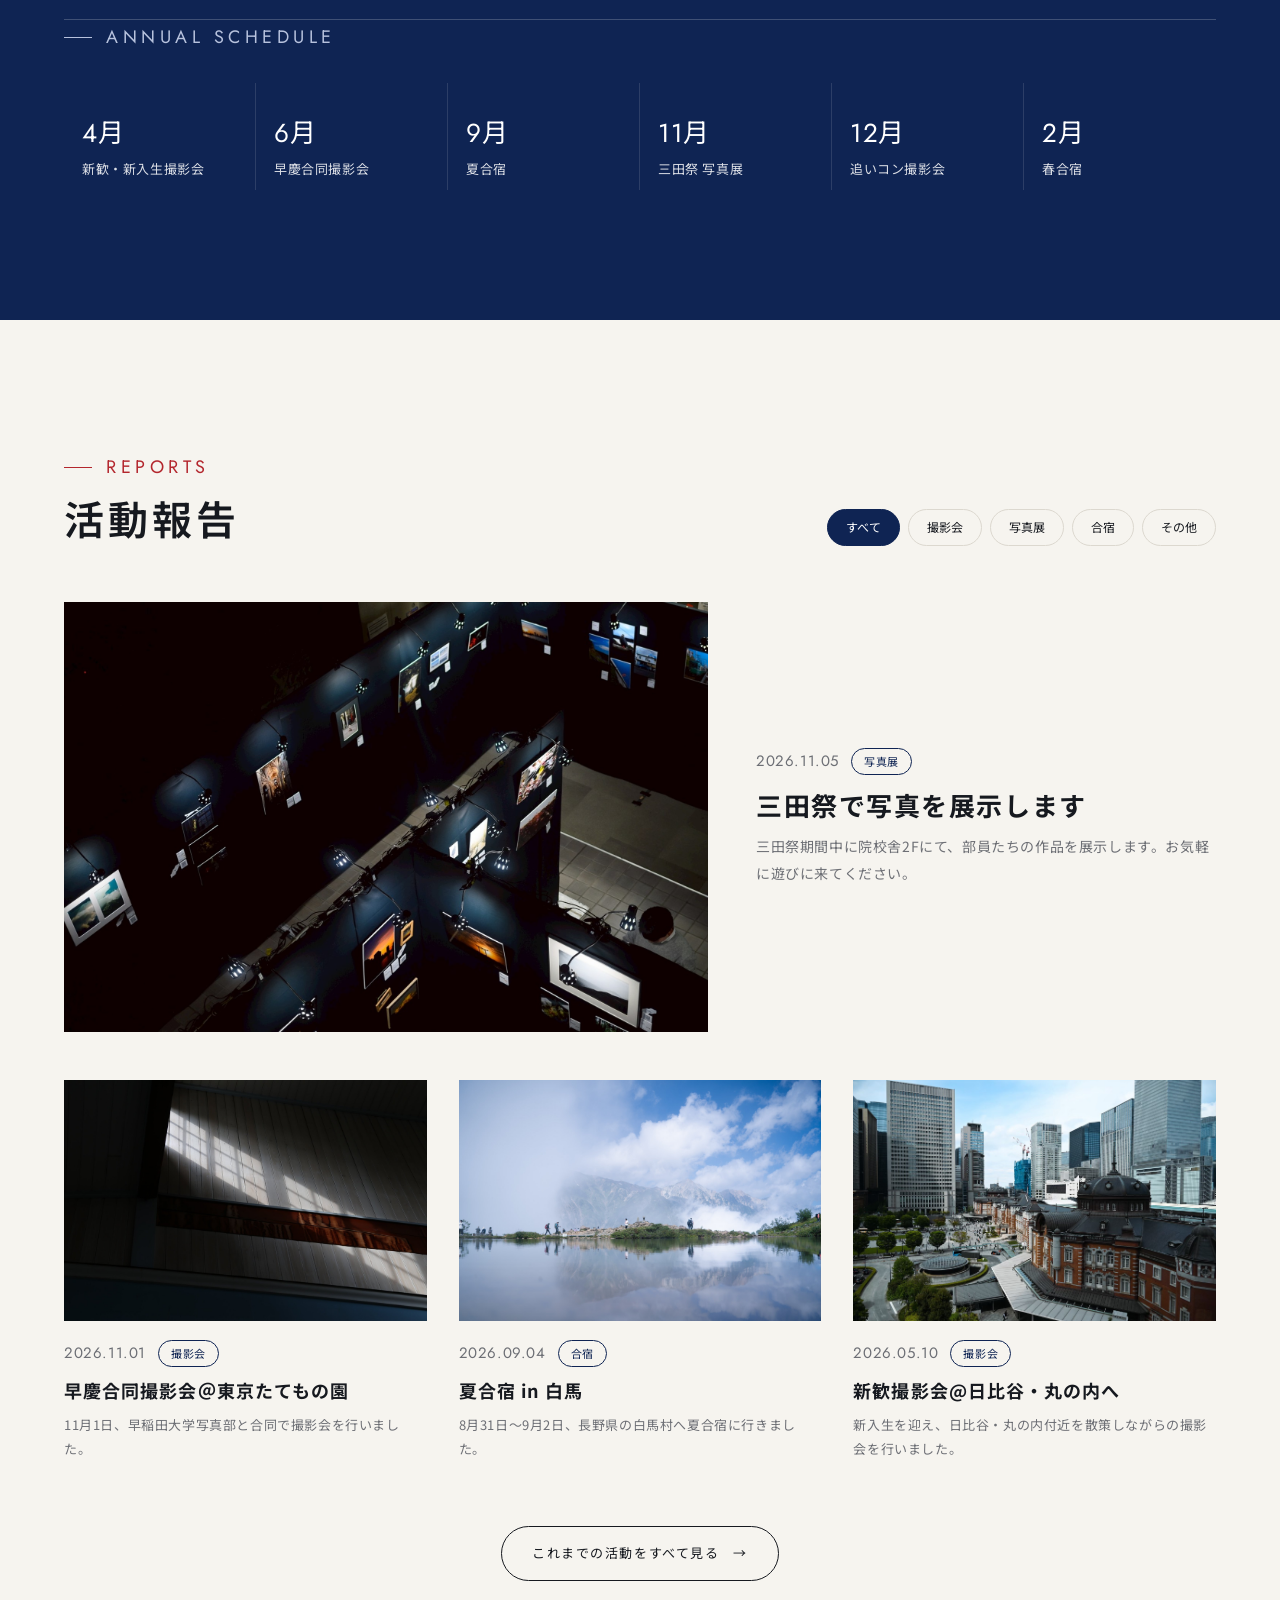
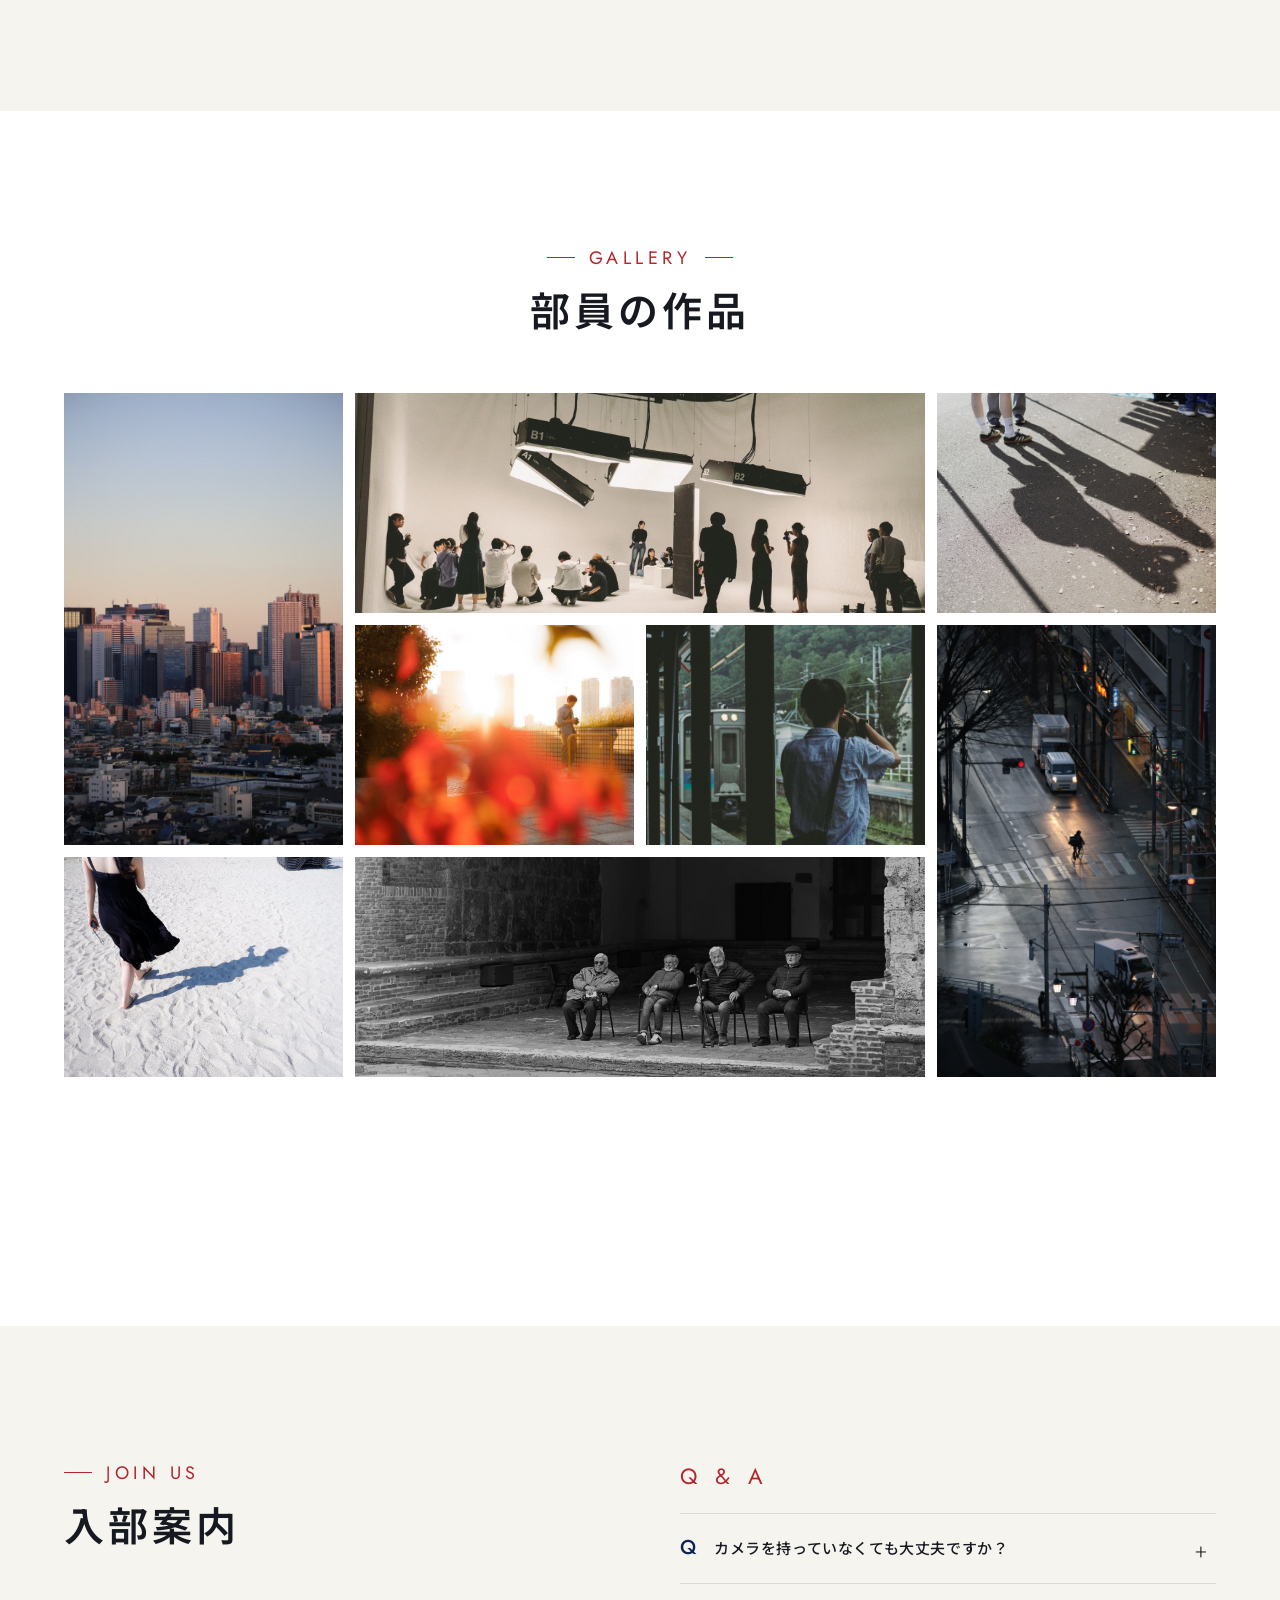
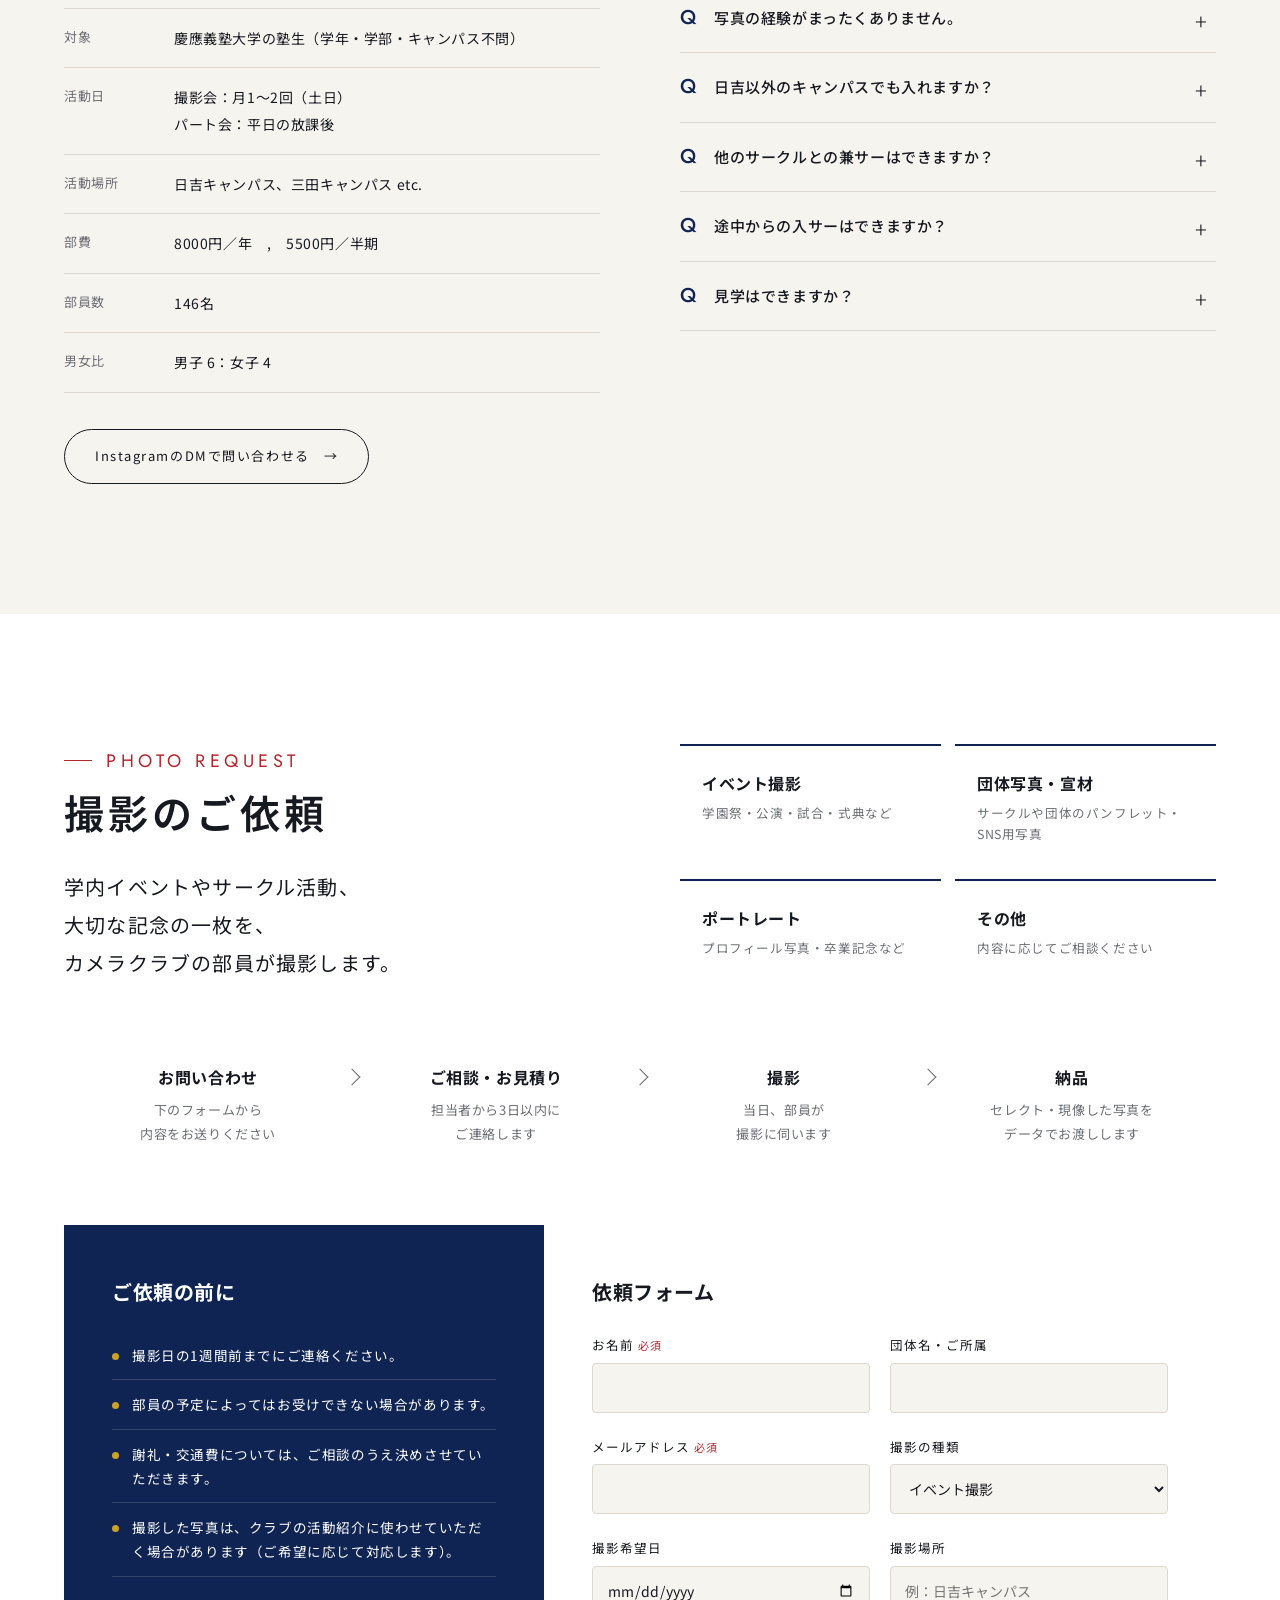
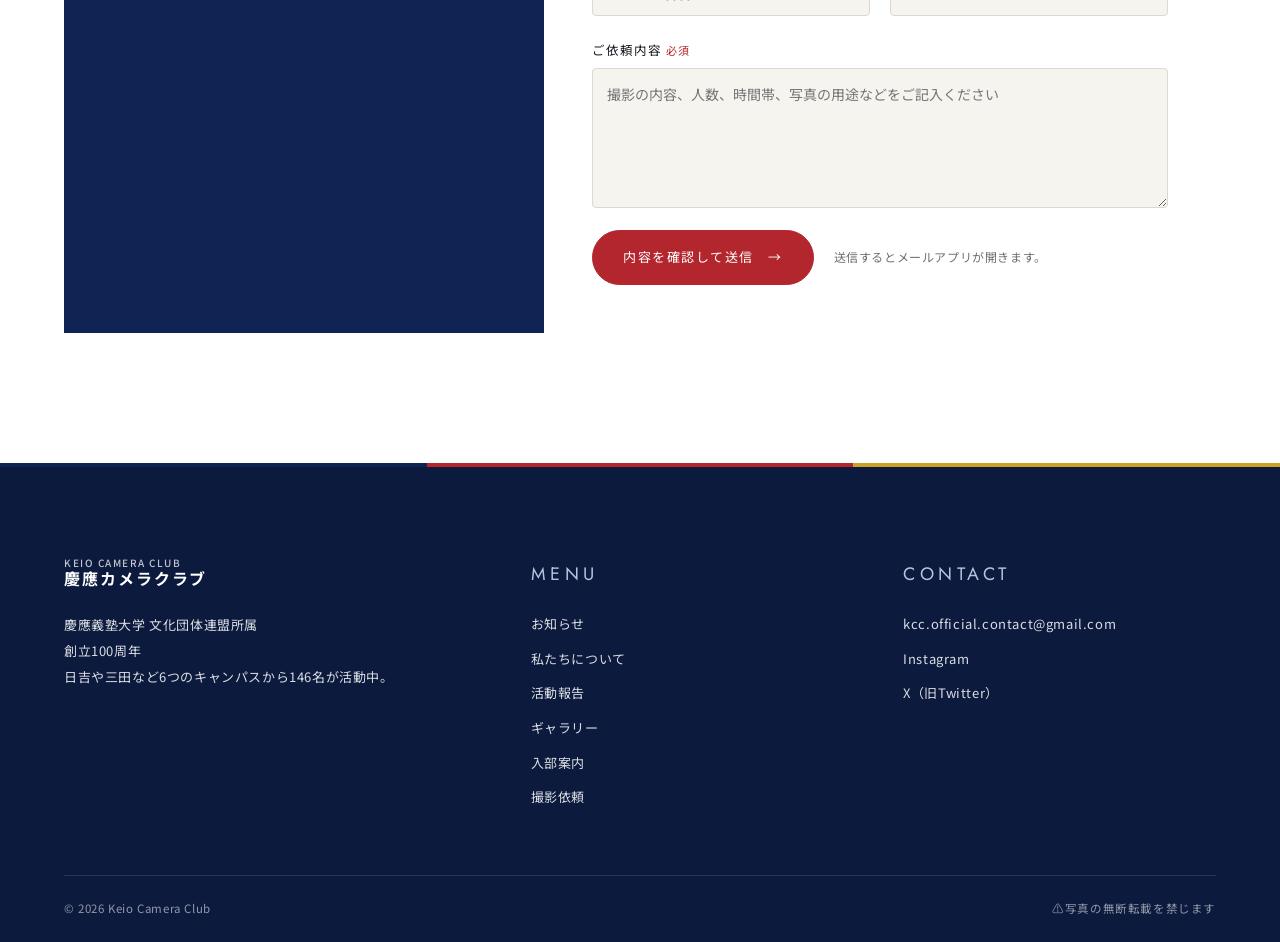
==== commit 51cebe06: "sakuzyo" ====
--- a/index.html
+++ b/index.html
@@ -217,7 +217,6 @@
             <h2 class="heading__ja">すべての作品</h2>
         </div>
         <div class="works" id="worksList"></div>
-        <p class="gallery__note">もっと見たい方は <a href="https://www.instagram.com/keio.camera.club/" target="_blank" rel="noopener" style="text-decoration:underline">Instagram</a> へ</p>
     </div>
 </div>
 
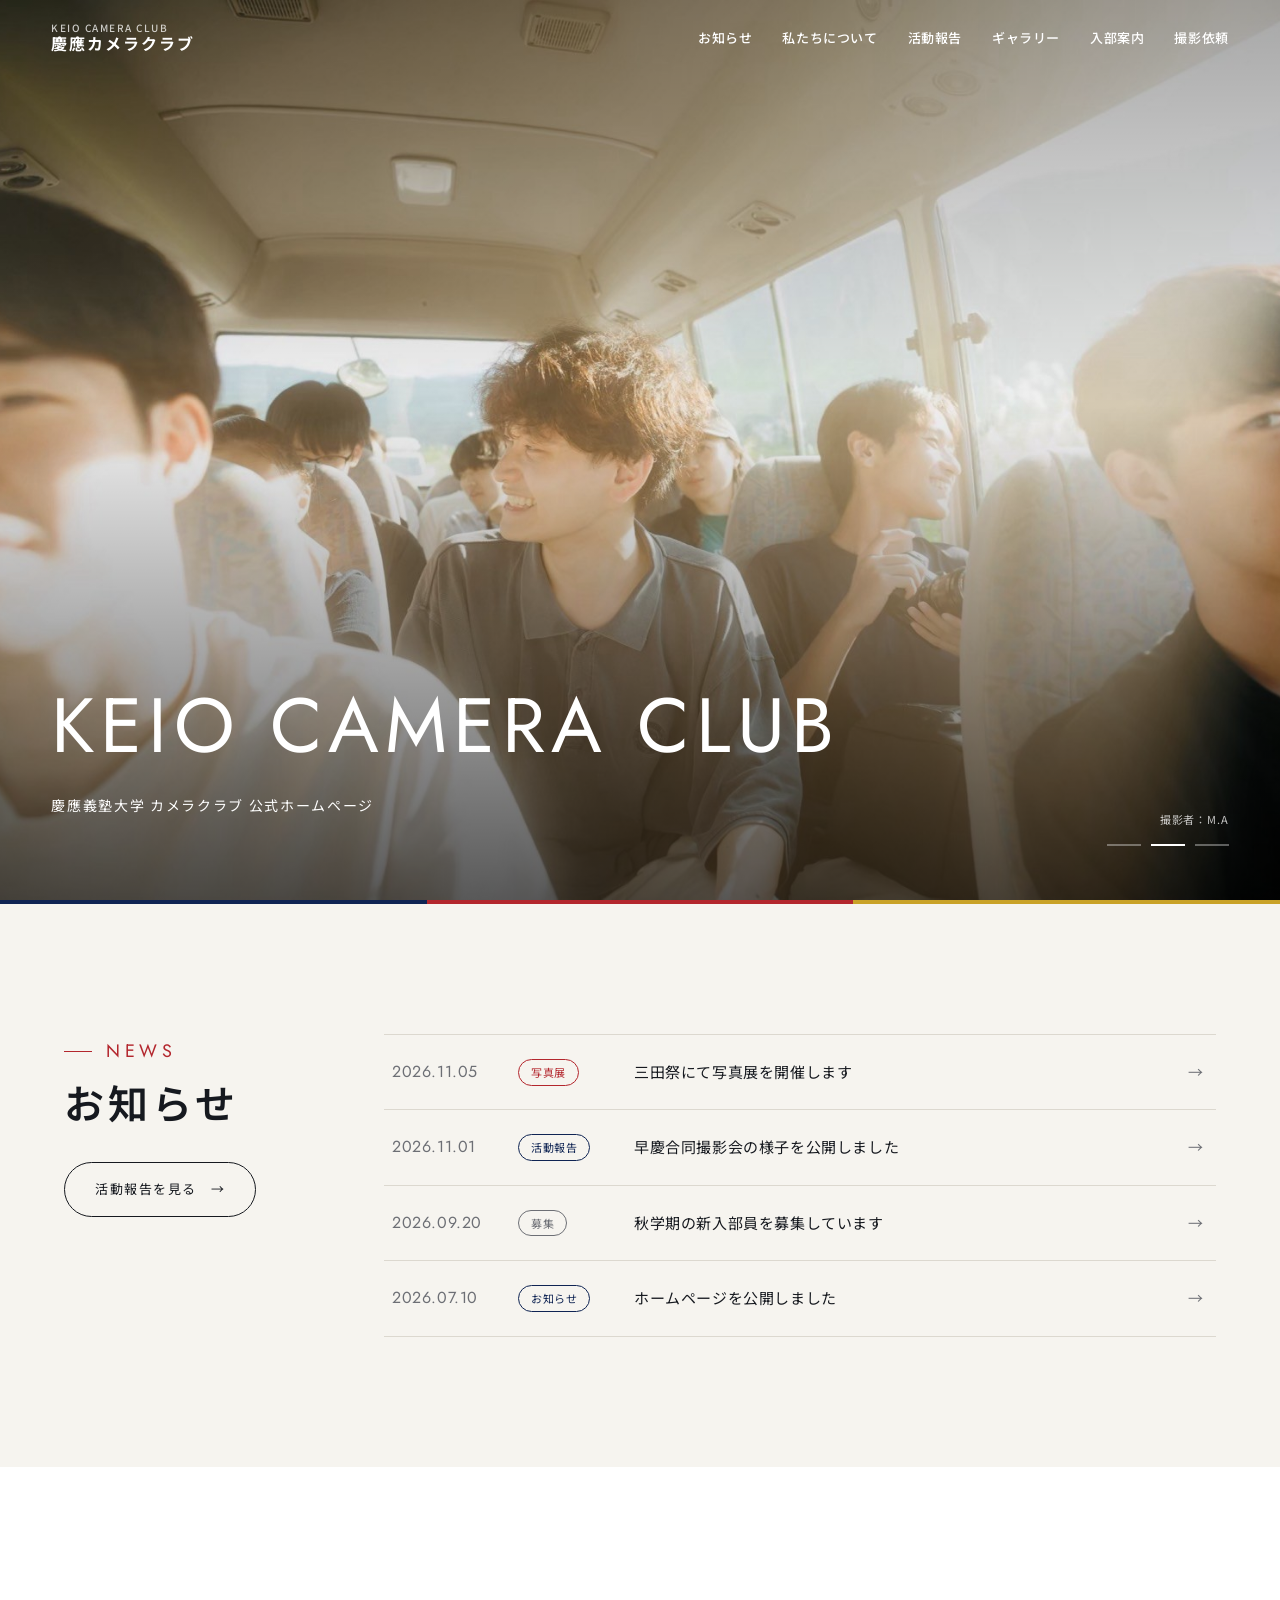
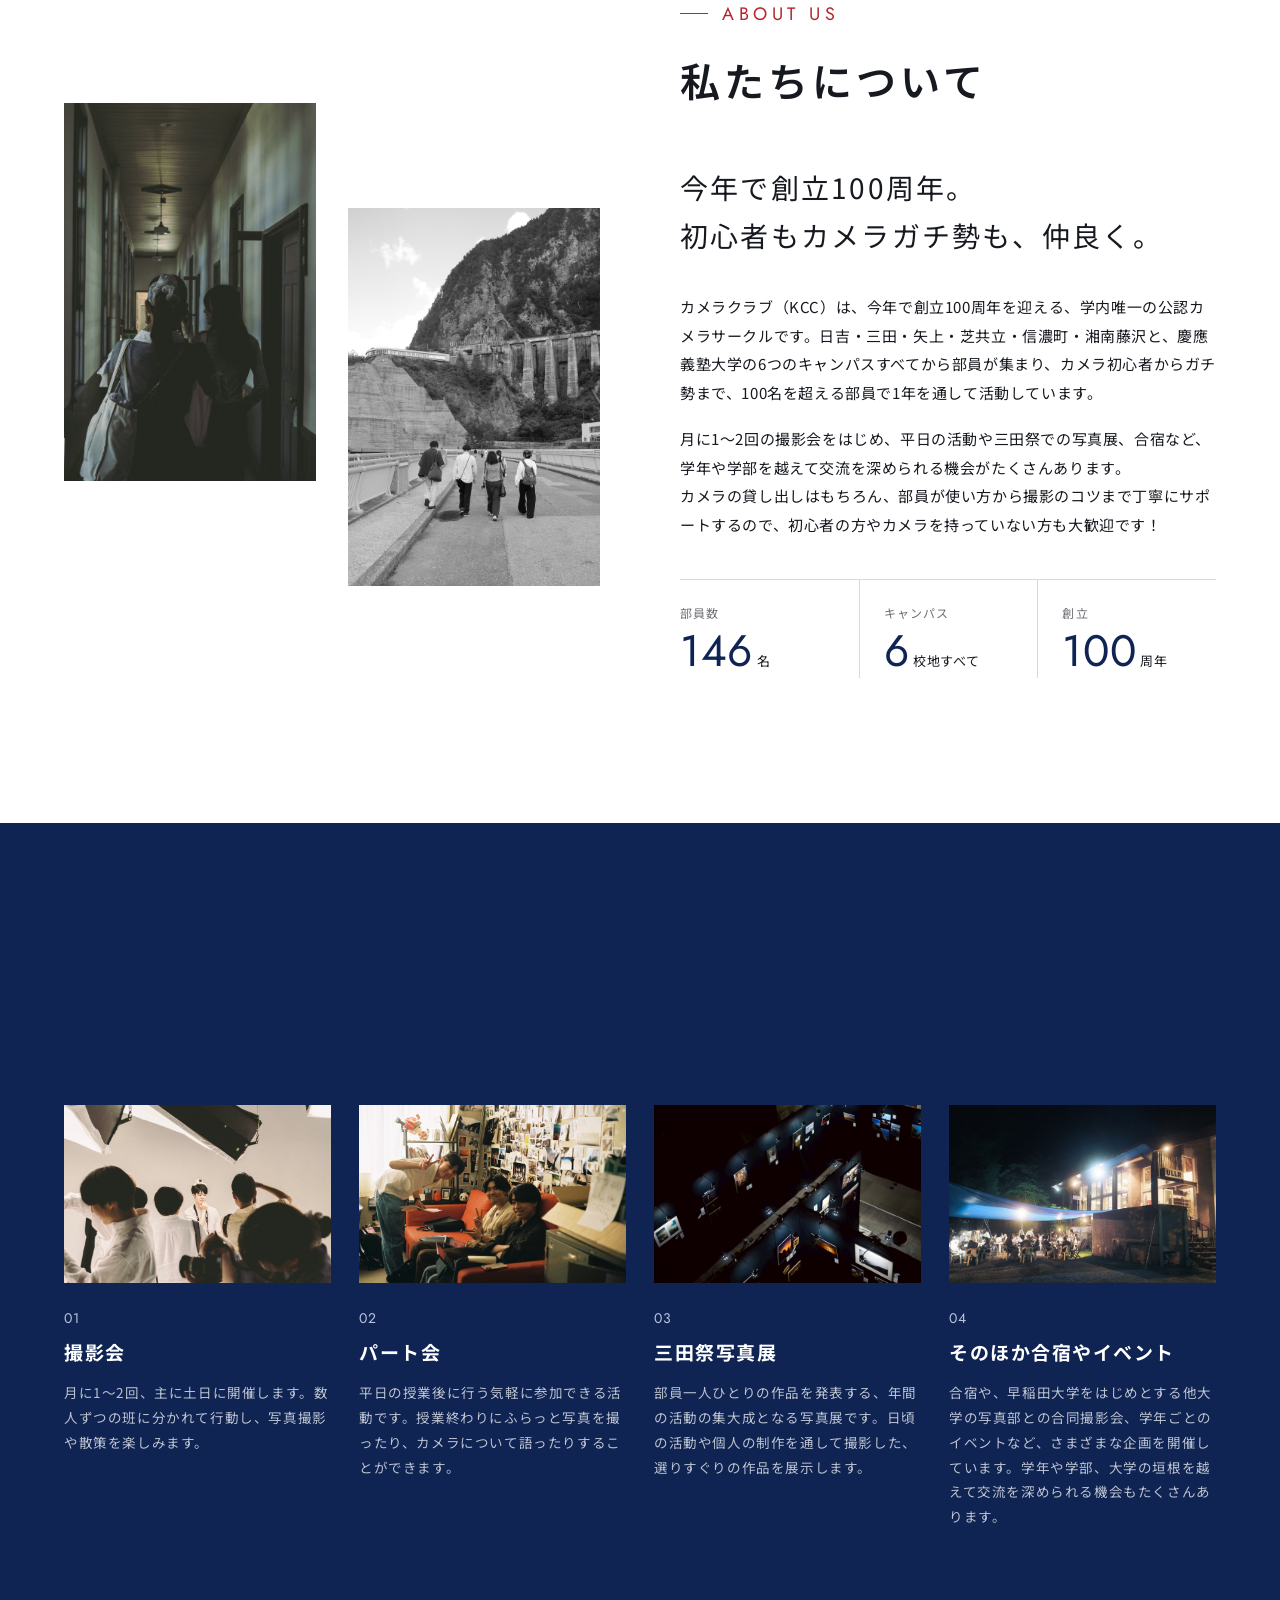
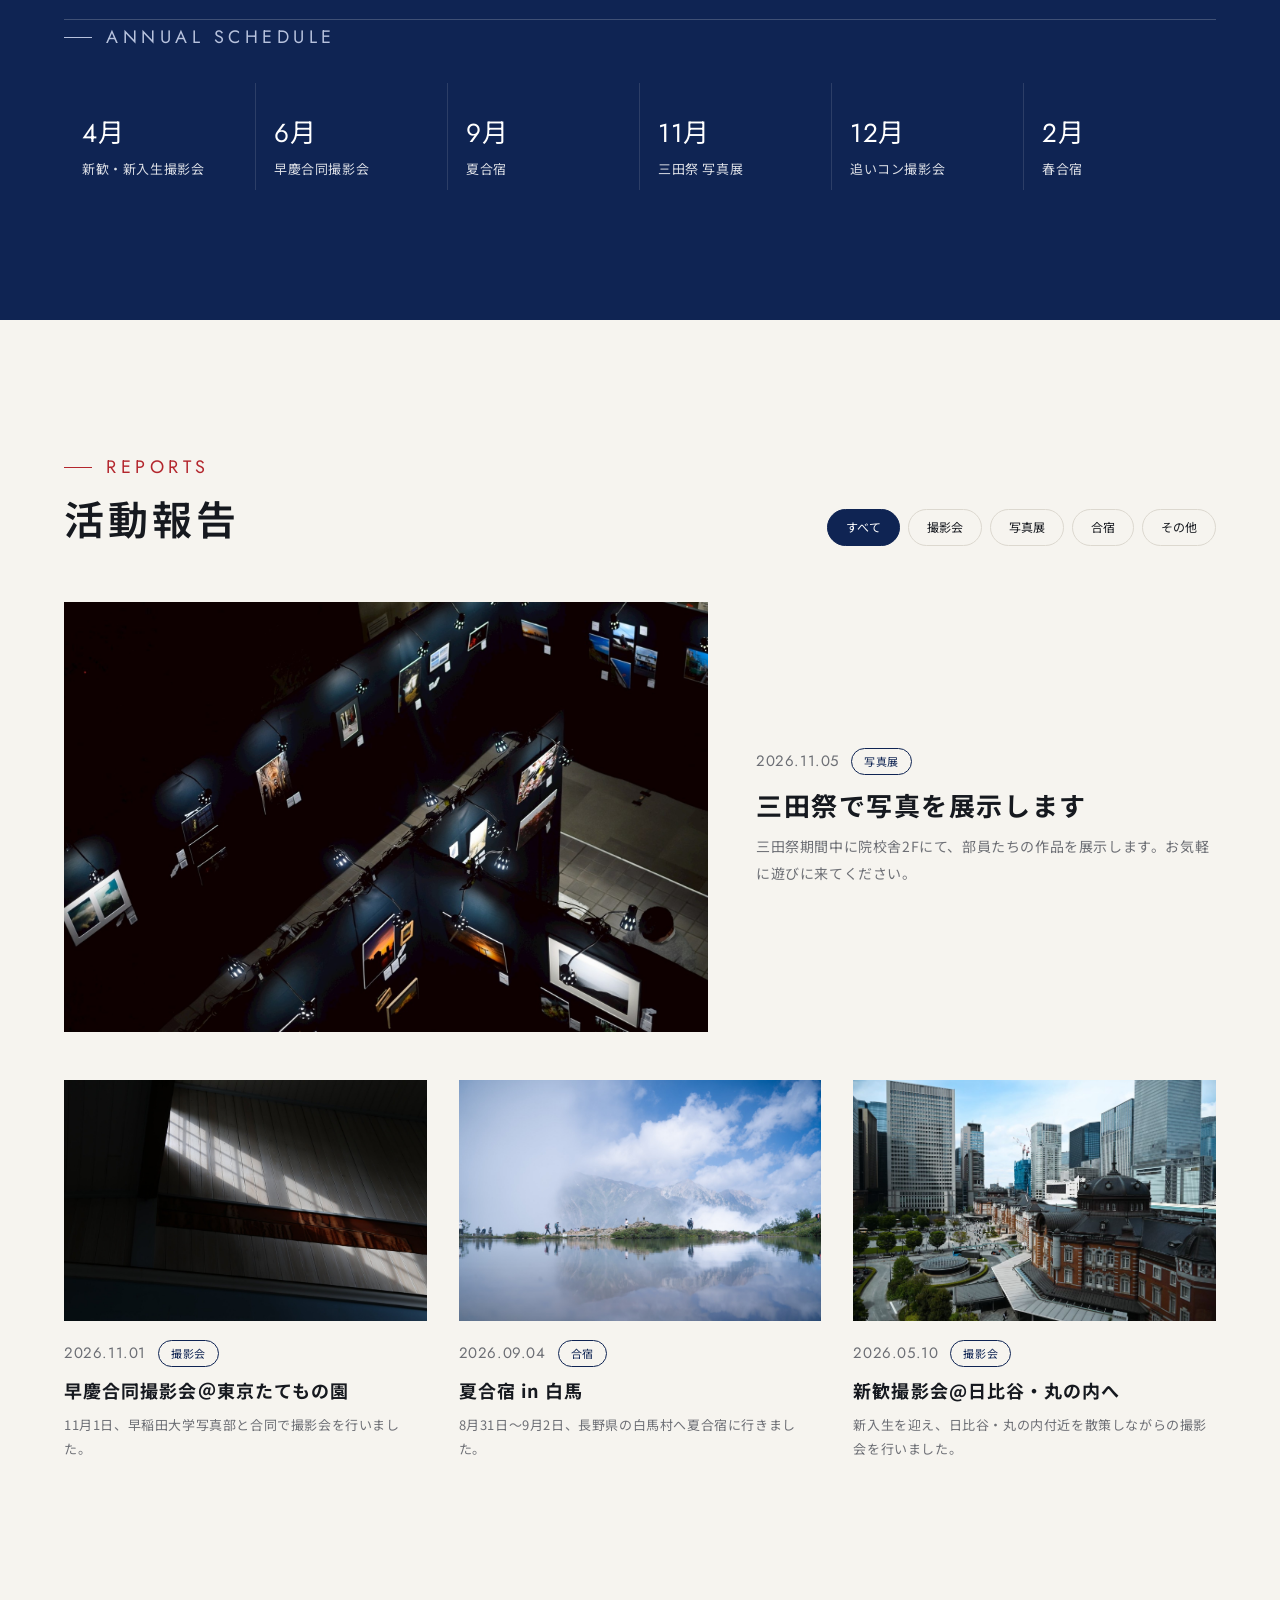
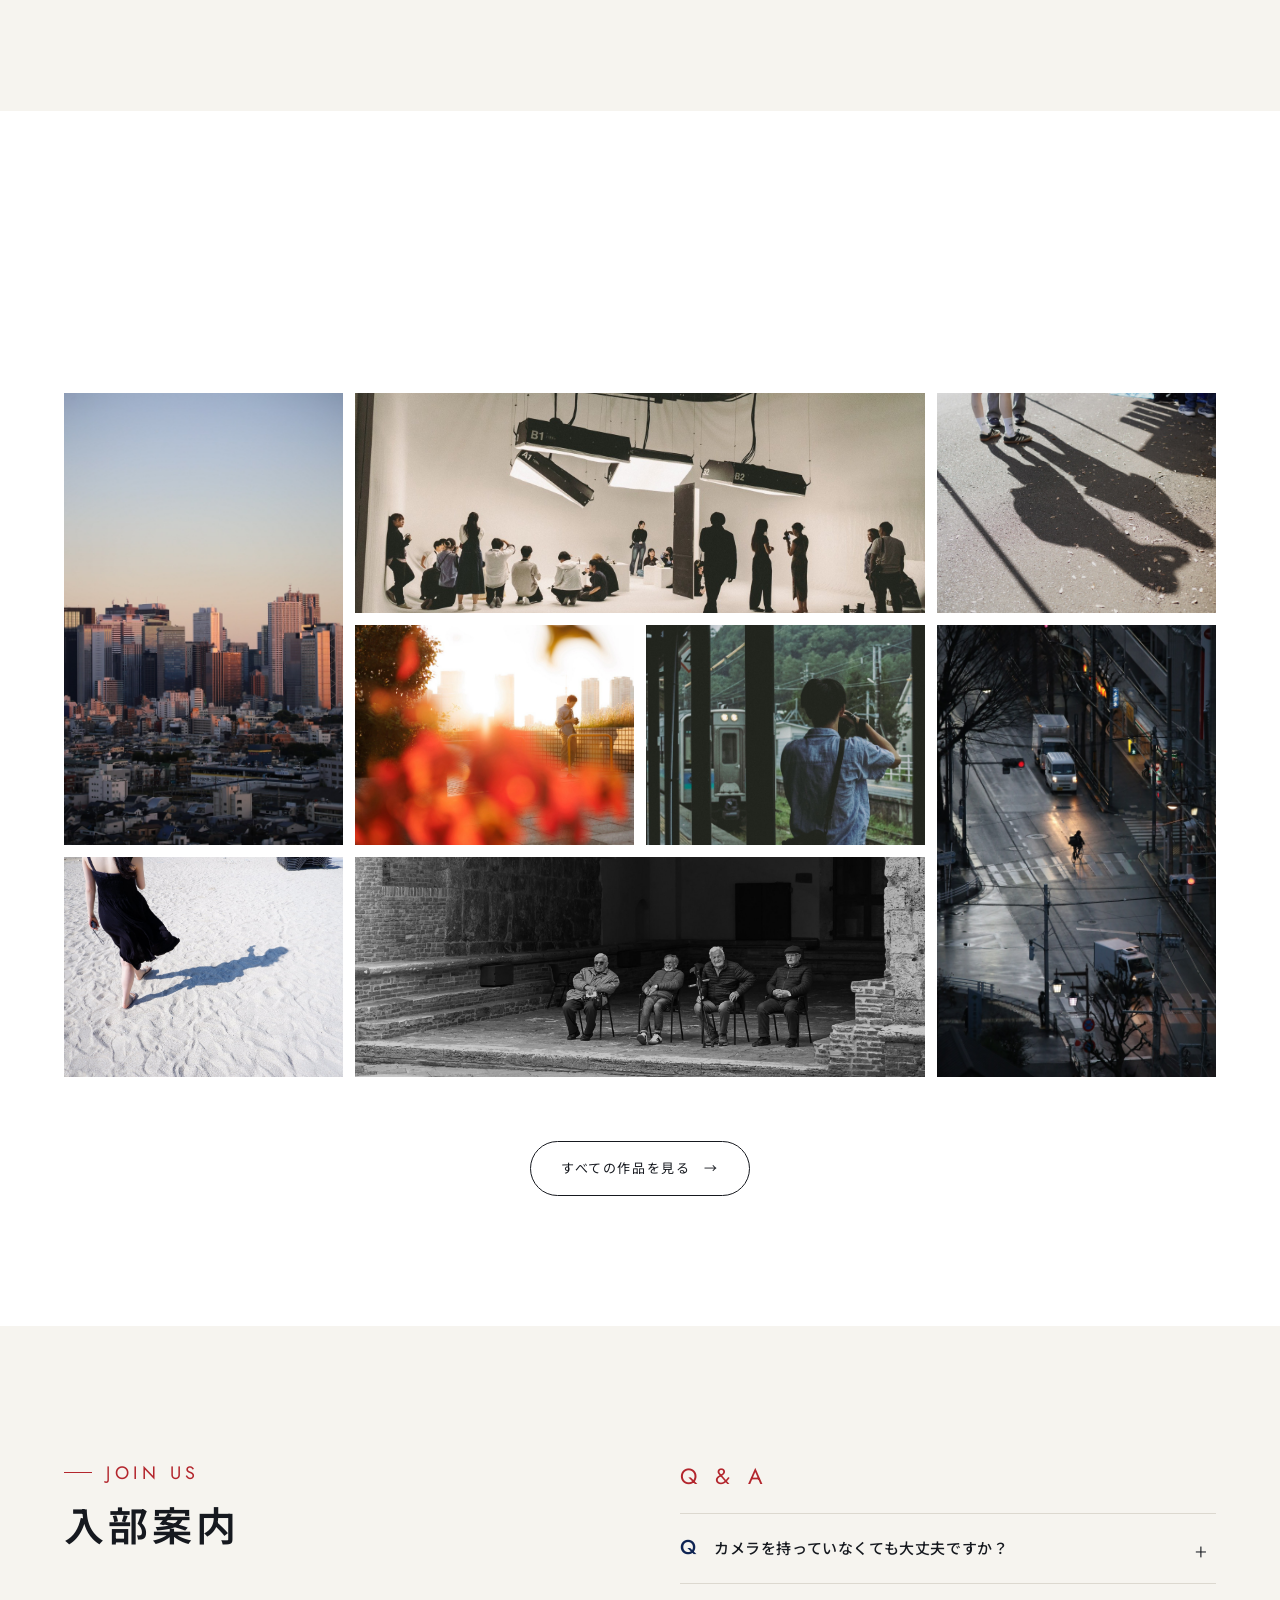
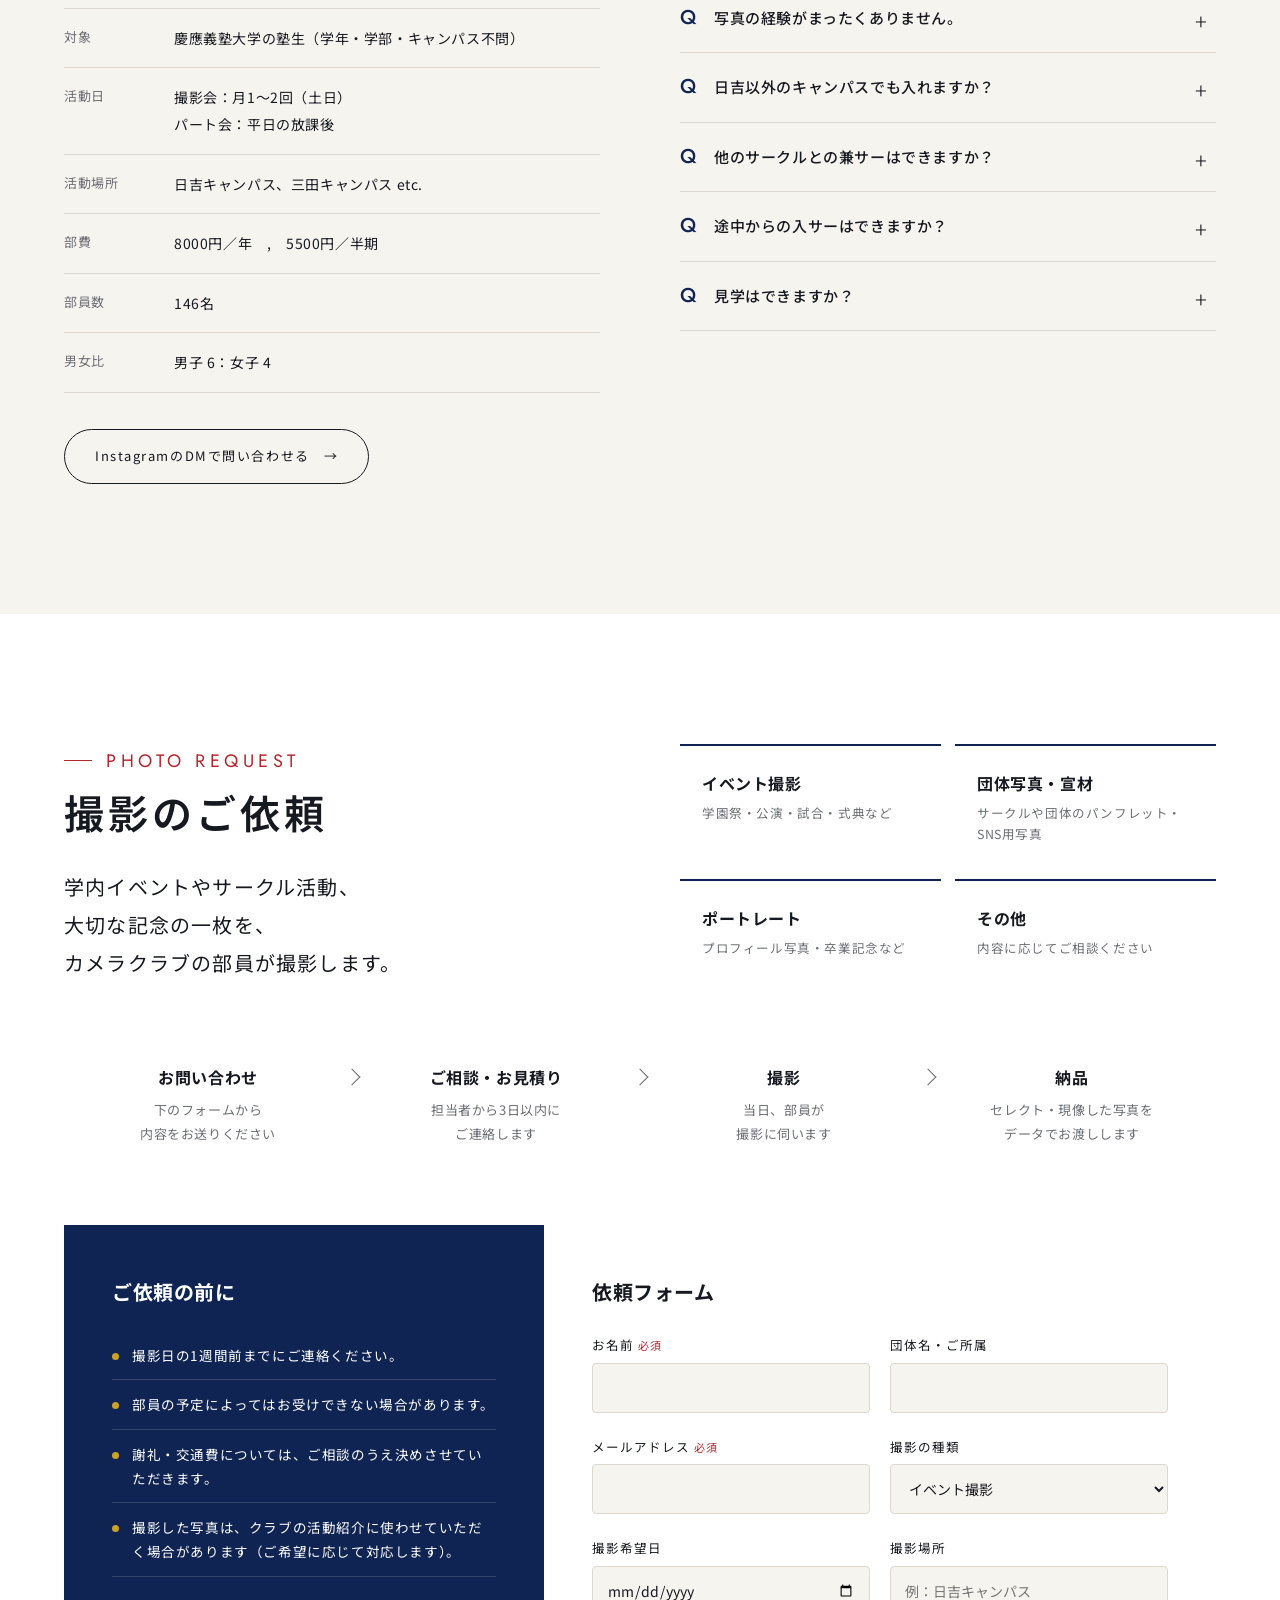
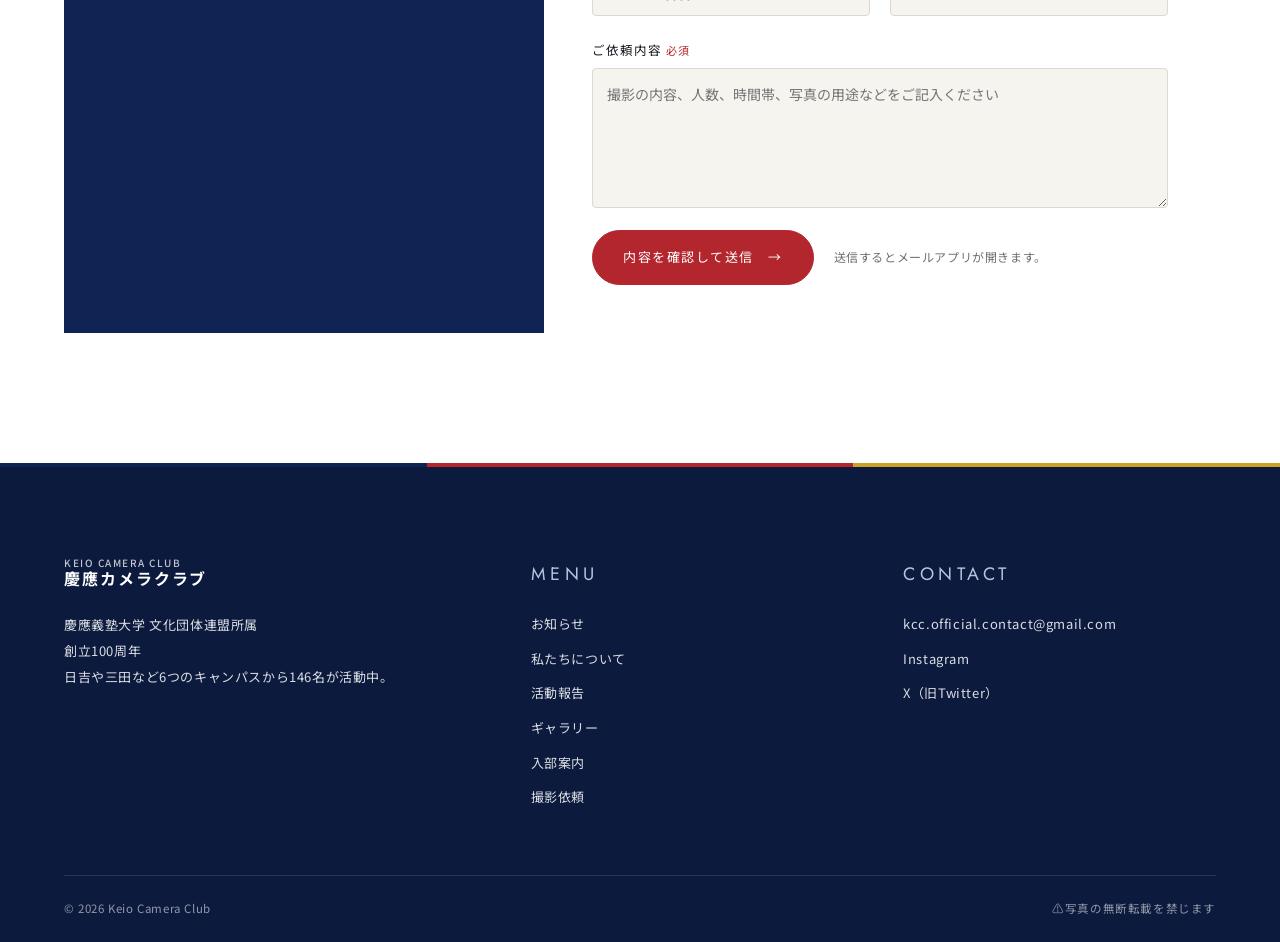
==== commit 6b1b21a8: "syashinntsuika" ====
--- a/index.html
+++ b/index.html
@@ -91,8 +91,8 @@
 <section class="section section--white" id="about">
     <div class="container about">
         <div class="about__photos reveal">
-            <div class="ph" data-label="about1.jpg" data-credit="撮影者：Y.Y"><img src="images/about1.jpg" alt="" onerror="this.remove()"></div>
-            <div class="ph" data-label="about2.jpg" data-credit="撮影者：Y.K"><img src="images/about2.jpg" alt="" onerror="this.remove()"></div>
+            <div class="ph" data-label="about1.jpg" data-credit="撮影者：Y.Y" data-credit-2="撮影者：Y.Y"><img src="images/about1.jpg" alt="" onerror="this.remove()"></div>
+            <div class="ph" data-label="about2.jpg" data-credit="撮影者：Y.K" data-credit-2="撮影者：M.A"><img src="images/about2.jpg" alt="" onerror="this.remove()"></div>
         </div>
         <div class="about__text reveal">
             <div class="heading">
--- a/style.css
+++ b/style.css
@@ -733,8 +733,12 @@
     .reports__head { flex-direction: column; align-items: flex-start; gap: 24px; }
     .reports { grid-template-columns: 1fr 1fr; gap: 40px 20px; }
     .report--feature { grid-template-columns: 1fr; gap: 20px; }
-    .flow { grid-template-columns: 1fr 1fr; gap: 40px 0; }
-    .flow li:nth-child(2)::after { display: none; }
+    .flow { grid-template-columns: 1fr; gap: 64px 0; }
+    .flow li:not(:last-child)::after {
+        top: auto; right: auto; bottom: -38px; left: 50%;
+        transform: translateX(-50%) rotate(135deg);
+    }
+    .flow span br { display: none; }
     .gallery { grid-template-columns: repeat(2, 1fr); grid-auto-rows: 160px; }
     .request__notes, .form { padding: 32px 24px; }
 }
@@ -748,8 +752,6 @@
     .schedule { grid-template-columns: 1fr 1fr; }
     .schedule div { border-right: 0; }
     .request__types { grid-template-columns: 1fr; }
-    .flow { grid-template-columns: 1fr; }
-    .flow li::after { display: none; }
     .form { grid-template-columns: 1fr; }
     .stats dd { font-size: 34px; }
     .stats div + div { padding-left: 14px; }
@@ -762,14 +764,16 @@
     .reveal, .hero__en, .hero__title, .hero__lead { opacity: 1; transform: none; }
 }
 
-.gallery .ph img.g-extra {
+.gallery .ph img.g-extra,
+.about__photos .ph img.g-extra {
     position: absolute;
     inset: 0;
     z-index: 2;
     opacity: 0;
     transition: opacity 1.4s ease, transform 1s var(--ease);
 }
-.gallery .ph img.g-extra.is-on { opacity: 1; }
+.gallery .ph img.g-extra.is-on,
+.about__photos .ph img.g-extra.is-on { opacity: 1; }
 
 .ph[data-credit]::before {
     content: attr(data-credit);
